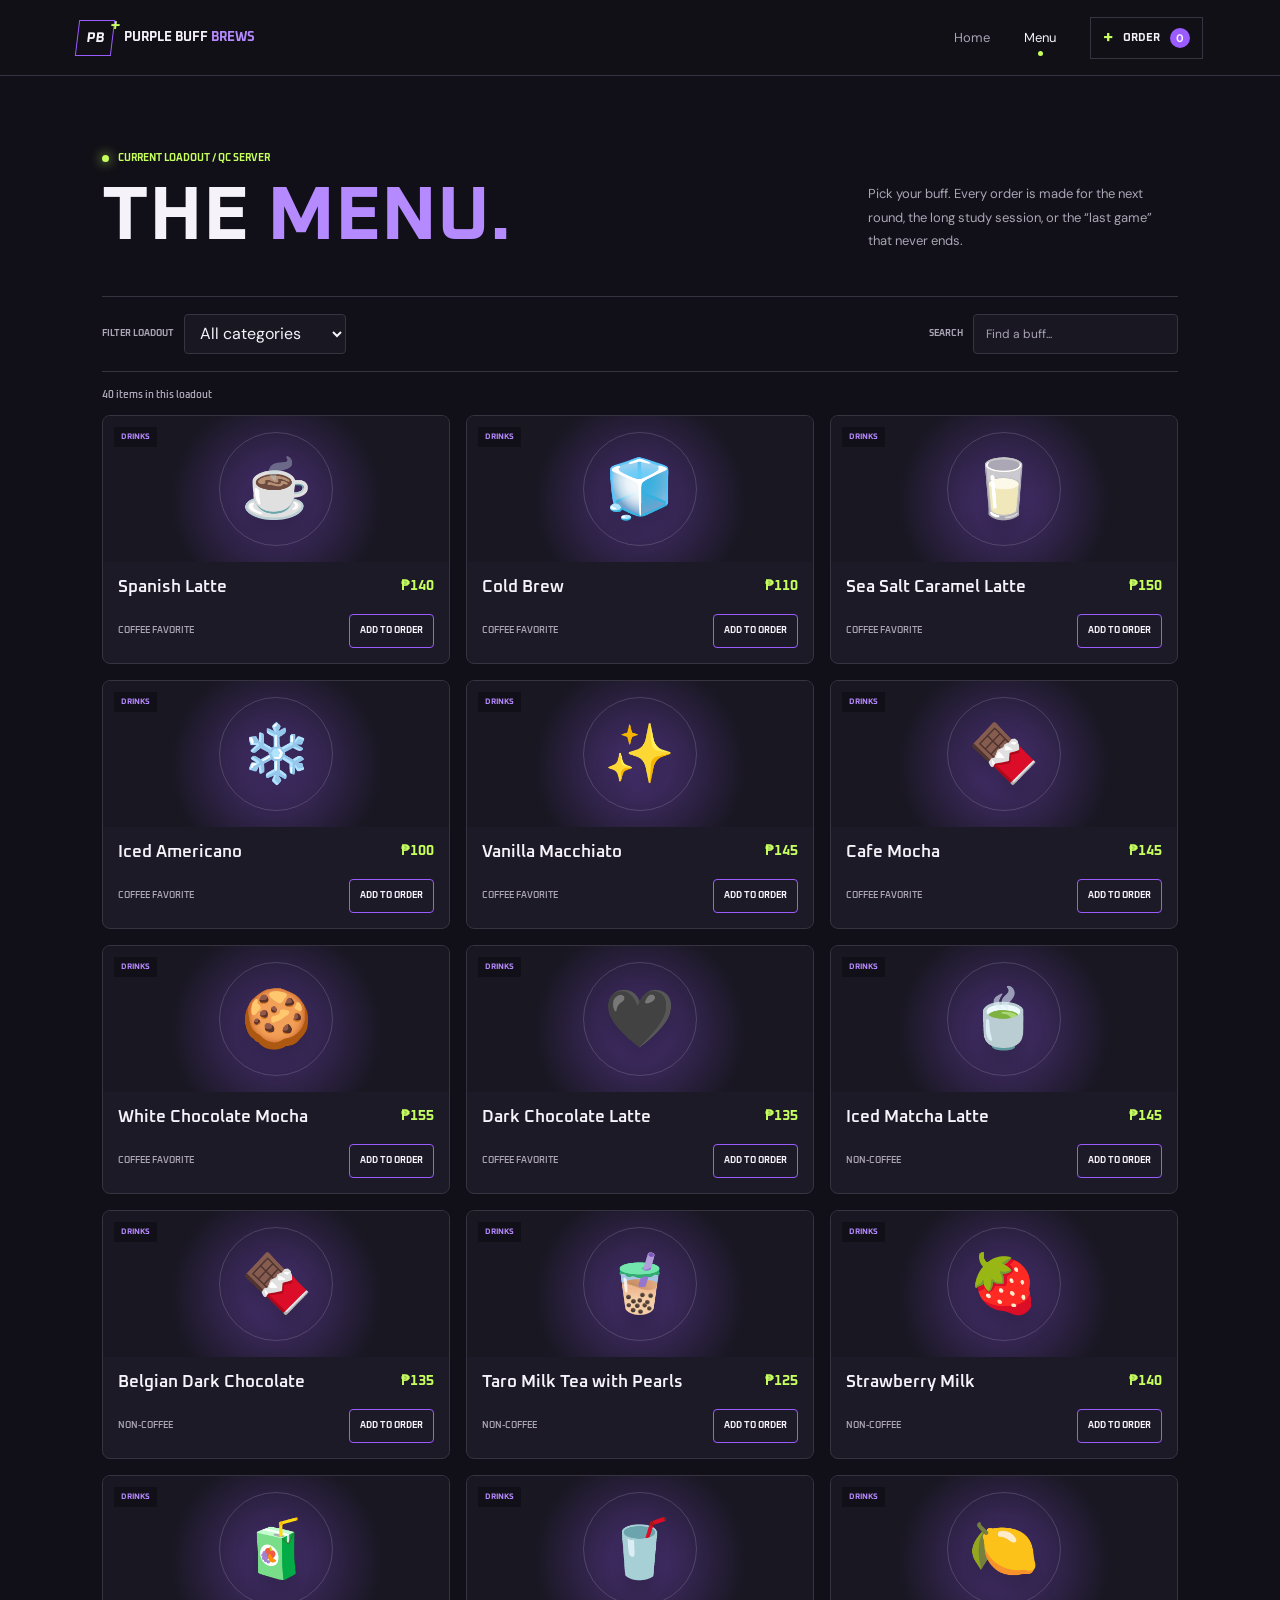
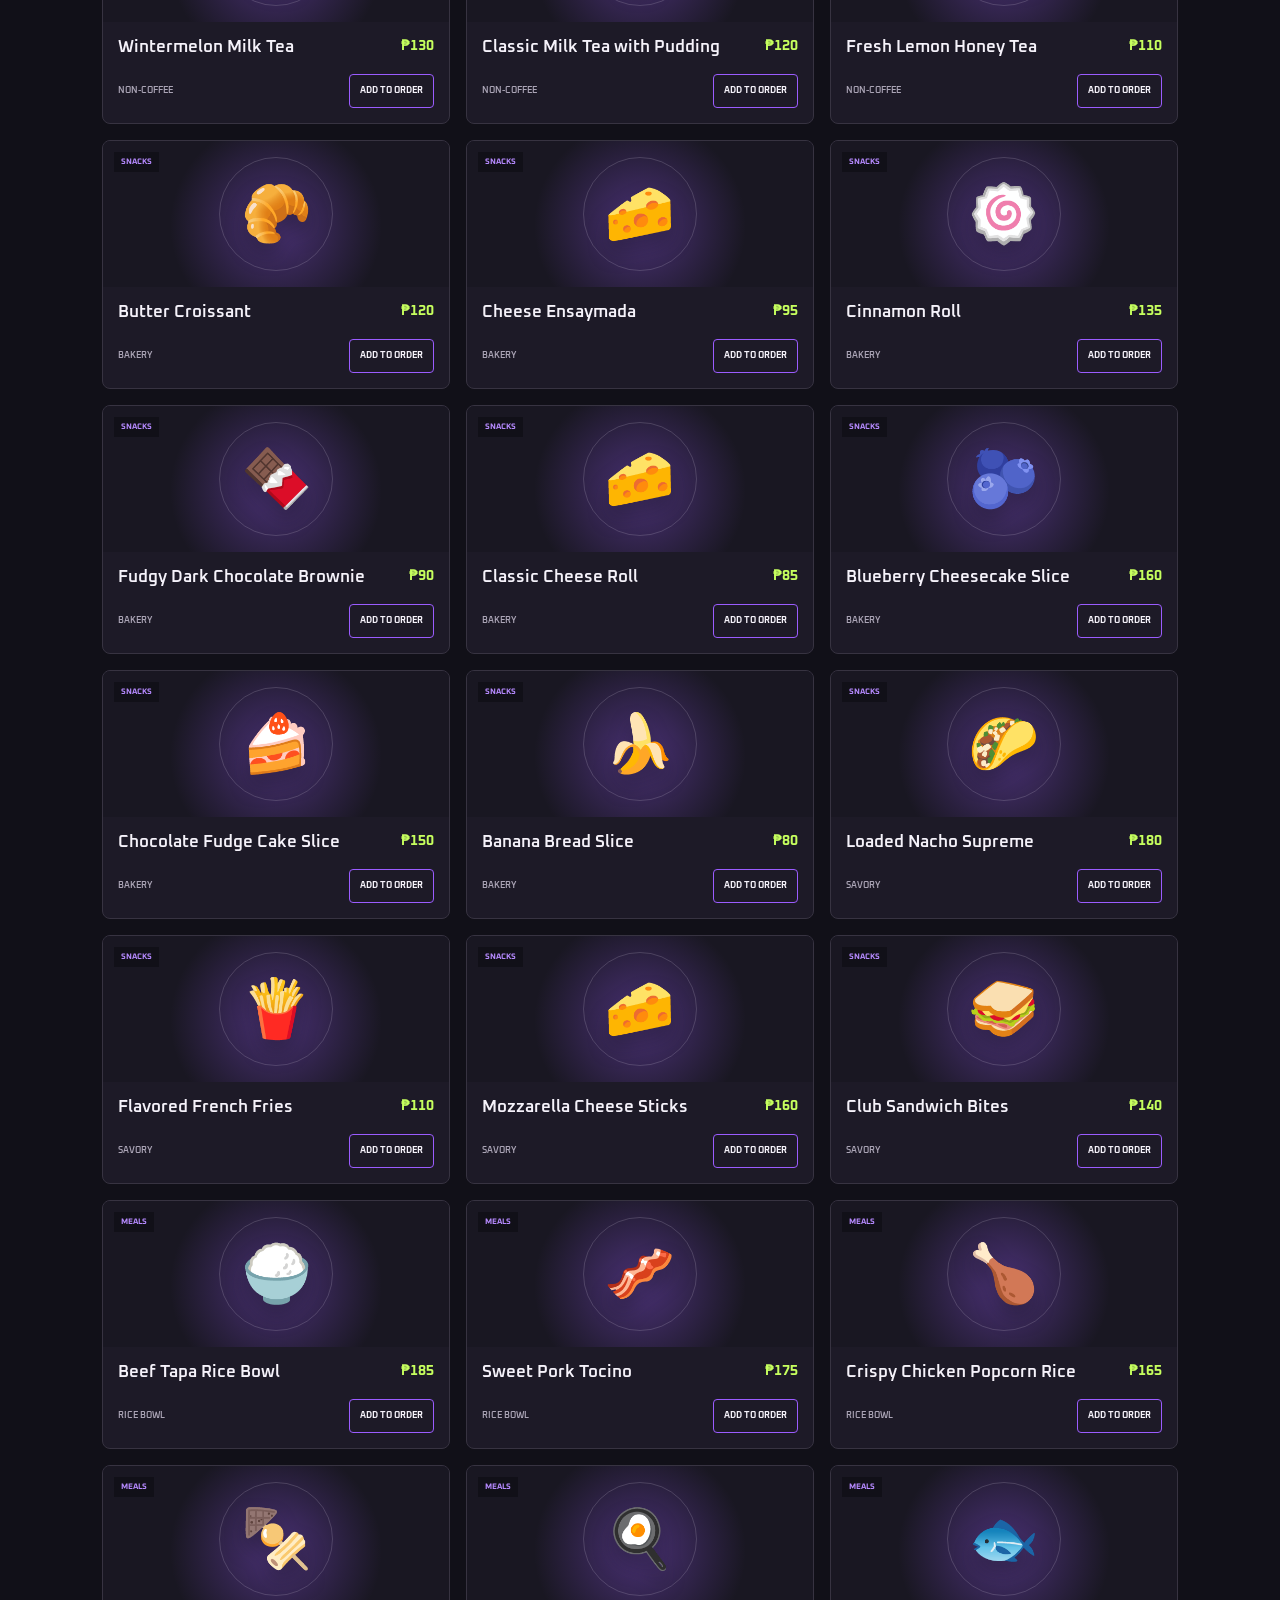
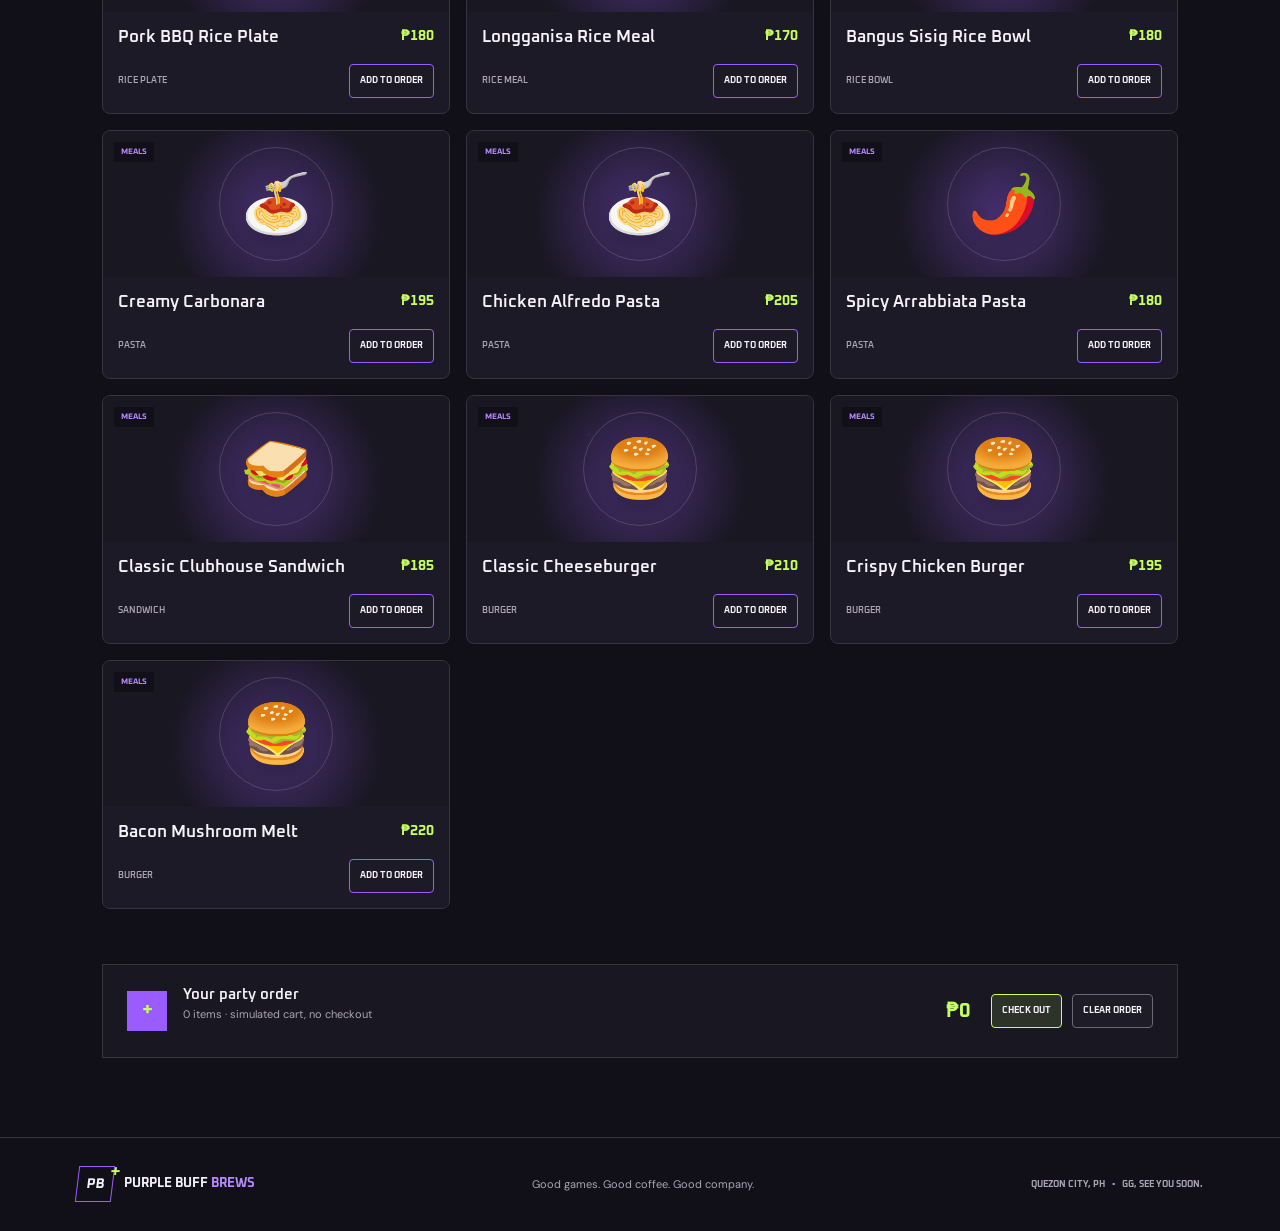
==== menu.html @ 9bf54ff7 "Updated hero text, menu categories, product list, checkout styling, and cart actions." ====
<!DOCTYPE html>
<html lang="en">
<head>
    <meta charset="UTF-8">
    <meta name="viewport" content="width=device-width, initial-scale=1.0">
    <meta name="theme-color" content="#111018">
    <meta name="description" content="Browse the Purple Buff Brews loadout: coffee, milk tea, silog, rice meals, snacks, and pastries in Quezon City.">
    <title>Menu | Purple Buff Brews</title>
    <link rel="preconnect" href="https://fonts.googleapis.com">
    <link rel="preconnect" href="https://fonts.gstatic.com" crossorigin>
    <link href="https://fonts.googleapis.com/css2?family=DM+Sans:wght@400;500;600;700&family=Oxanium:wght@500;600;700;800&display=swap" rel="stylesheet">
    <link rel="stylesheet" href="style.css">
</head>
<body>
    <header class="site-header">
        <a class="brand-lockup" href="index.html" aria-label="Purple Buff Brews home">
            <span class="brand-mark" aria-hidden="true">PB<span>+</span></span>
            <span class="brand-name">PURPLE BUFF <b>BREWS</b></span>
        </a>
        <button class="nav-toggle" id="nav-toggle" type="button" aria-label="Toggle navigation" aria-expanded="false" onclick="toggleMobileMenu()">
            <span></span><span></span><span></span>
        </button>
        <nav class="site-nav" id="main-nav" aria-label="Main navigation">
            <a class="nav-link" href="index.html">Home</a>
            <a class="nav-link nav-link-active" href="menu.html">Menu</a>
            <a class="nav-cart" href="#order-panel" aria-label="View your order"><span aria-hidden="true">+</span> ORDER <b id="order-count">0</b></a>
        </nav>
    </header>

    <main class="menu-main">
        <section class="menu-intro section-shell">
            <div><p class="eyebrow"><span class="status-dot"></span> CURRENT LOADOUT / QC SERVER</p><h1>THE <span>MENU.</span></h1></div>
            <p>Pick your buff. Every order is made for the next round, the long study session, or the “last game” that never ends.</p>
        </section>

        <section class="section-shell" aria-label="Cafe menu">
            <div class="menu-controls">
                <div class="control-group">
                    <label for="category-filter">FILTER LOADOUT</label>
                    <select id="category-filter" onchange="filterMenu()">
                        <option value="all">All categories</option>
                        <option value="drinks">Drinks</option>
                        <option value="meals">Meals</option>
                        <option value="snacks">Snacks</option>
                    </select>
                </div>
                <div class="control-group">
                    <label for="menu-search">SEARCH</label>
                    <input id="menu-search" type="search" placeholder="Find a buff..." oninput="searchMenu()" autocomplete="off">
                </div>
            </div>
            <p class="filter-status" id="filter-status" aria-live="polite">40 items in this loadout</p>

            <div class="menu-grid" id="menu-grid">
                <article class="menu-card" id="spanish-latte" data-name="Spanish Latte" data-price="140" data-category="drinks" data-search="spanish latte rich espresso condensed milk fresh milk drink coffee">
                    <div class="menu-card-art"><span aria-hidden="true">☕</span><span class="card-category">DRINKS</span></div>
                    <div class="menu-card-body"><div class="menu-card-heading"><h2>Spanish Latte</h2><span class="menu-card-price">₱140</span></div><p class="menu-card-description" id="spanish-latte-description">Rich espresso combined with condensed milk and fresh milk for a sweet, creamy balance.</p><div class="menu-card-action"><span>COFFEE FAVORITE</span><button class="add-button" type="button" onclick="addToOrder('spanish-latte')">ADD TO ORDER</button></div></div>
                </article>
                <article class="menu-card" id="cold-brew" data-name="Cold Brew" data-price="110" data-category="drinks" data-search="cold brew slow steeped 12 hours smooth bold low acidity coffee drink">
                    <div class="menu-card-art"><span aria-hidden="true">🧊</span><span class="card-category">DRINKS</span></div>
                    <div class="menu-card-body"><div class="menu-card-heading"><h2>Cold Brew</h2><span class="menu-card-price">₱110</span></div><p class="menu-card-description" id="cold-brew-description">Slow-steeped for 12 hours to deliver a smooth, bold, and low-acidity coffee experience.</p><div class="menu-card-action"><span>COFFEE FAVORITE</span><button class="add-button" type="button" onclick="addToOrder('cold-brew')">ADD TO ORDER</button></div></div>
                </article>
                <article class="menu-card" id="sea-salt-caramel-latte" data-name="Sea Salt Caramel Latte" data-price="150" data-category="drinks" data-search="sea salt caramel latte espresso sweet caramel milk cream foam drink coffee">
                    <div class="menu-card-art"><span aria-hidden="true">🥛</span><span class="card-category">DRINKS</span></div>
                    <div class="menu-card-body"><div class="menu-card-heading"><h2>Sea Salt Caramel Latte</h2><span class="menu-card-price">₱150</span></div><p class="menu-card-description" id="sea-salt-caramel-latte-description">Espresso and sweet caramel milk topped with a thick layer of savory sea salt cream foam.</p><div class="menu-card-action"><span>COFFEE FAVORITE</span><button class="add-button" type="button" onclick="addToOrder('sea-salt-caramel-latte')">ADD TO ORDER</button></div></div>
                </article>
                <article class="menu-card" id="iced-americano" data-name="Iced Americano" data-price="100" data-category="drinks" data-search="iced americano double shot rich espresso cold water and ice coffee drink">
                    <div class="menu-card-art"><span aria-hidden="true">❄️</span><span class="card-category">DRINKS</span></div>
                    <div class="menu-card-body"><div class="menu-card-heading"><h2>Iced Americano</h2><span class="menu-card-price">₱100</span></div><p class="menu-card-description" id="iced-americano-description">Double shot of rich espresso poured over cold water and ice for a crisp, clean pick-me-up.</p><div class="menu-card-action"><span>COFFEE FAVORITE</span><button class="add-button" type="button" onclick="addToOrder('iced-americano')">ADD TO ORDER</button></div></div>
                </article>
                <article class="menu-card" id="vanilla-macchiato" data-name="Vanilla Macchiato" data-price="145" data-category="drinks" data-search="vanilla macchiato steamed milk espresso vanilla bean syrup coffee drink">
                    <div class="menu-card-art"><span aria-hidden="true">✨</span><span class="card-category">DRINKS</span></div>
                    <div class="menu-card-body"><div class="menu-card-heading"><h2>Vanilla Macchiato</h2><span class="menu-card-price">₱145</span></div><p class="menu-card-description" id="vanilla-macchiato-description">Fresh steamed milk marked with espresso and drizzled with sweet vanilla bean syrup.</p><div class="menu-card-action"><span>COFFEE FAVORITE</span><button class="add-button" type="button" onclick="addToOrder('vanilla-macchiato')">ADD TO ORDER</button></div></div>
                </article>
                <article class="menu-card" id="cafe-mocha" data-name="Cafe Mocha" data-price="145" data-category="drinks" data-search="cafe mocha espresso velvety steamed milk chocolate syrup drink coffee">
                    <div class="menu-card-art"><span aria-hidden="true">🍫</span><span class="card-category">DRINKS</span></div>
                    <div class="menu-card-body"><div class="menu-card-heading"><h2>Cafe Mocha</h2><span class="menu-card-price">₱145</span></div><p class="menu-card-description" id="cafe-mocha-description">A harmonious blend of espresso, velvety steamed milk, and rich chocolate syrup.</p><div class="menu-card-action"><span>COFFEE FAVORITE</span><button class="add-button" type="button" onclick="addToOrder('cafe-mocha')">ADD TO ORDER</button></div></div>
                </article>
                <article class="menu-card" id="white-chocolate-mocha" data-name="White Chocolate Mocha" data-price="155" data-category="drinks" data-search="white chocolate mocha espresso and milk whipped cream sweet drink coffee">
                    <div class="menu-card-art"><span aria-hidden="true">🍪</span><span class="card-category">DRINKS</span></div>
                    <div class="menu-card-body"><div class="menu-card-heading"><h2>White Chocolate Mocha</h2><span class="menu-card-price">₱155</span></div><p class="menu-card-description" id="white-chocolate-mocha-description">Sweet white chocolate melted into espresso and fresh milk, topped with whipped cream.</p><div class="menu-card-action"><span>COFFEE FAVORITE</span><button class="add-button" type="button" onclick="addToOrder('white-chocolate-mocha')">ADD TO ORDER</button></div></div>
                </article>
                <article class="menu-card" id="dark-chocolate-latte" data-name="Dark Chocolate Latte" data-price="135" data-category="drinks" data-search="dark chocolate latte bitter sweet espresso textured milk drink coffee">
                    <div class="menu-card-art"><span aria-hidden="true">🖤</span><span class="card-category">DRINKS</span></div>
                    <div class="menu-card-body"><div class="menu-card-heading"><h2>Dark Chocolate Latte</h2><span class="menu-card-price">₱135</span></div><p class="menu-card-description" id="dark-chocolate-latte-description">Deep, bittersweet dark chocolate infused with bold espresso and textured milk.</p><div class="menu-card-action"><span>COFFEE FAVORITE</span><button class="add-button" type="button" onclick="addToOrder('dark-chocolate-latte')">ADD TO ORDER</button></div></div>
                </article>
                <article class="menu-card" id="iced-matcha-latte" data-name="Iced Matcha Latte" data-price="145" data-category="drinks" data-search="iced matcha latte premium ceremonial green tea velvety sweet milk specialty drink">
                    <div class="menu-card-art"><span aria-hidden="true">🍵</span><span class="card-category">DRINKS</span></div>
                    <div class="menu-card-body"><div class="menu-card-heading"><h2>Iced Matcha Latte</h2><span class="menu-card-price">₱145</span></div><p class="menu-card-description" id="iced-matcha-latte-description">Premium ceremonial-grade Japanese green tea whisked with velvety sweet milk.</p><div class="menu-card-action"><span>NON-COFFEE</span><button class="add-button" type="button" onclick="addToOrder('iced-matcha-latte')">ADD TO ORDER</button></div></div>
                </article>
                <article class="menu-card" id="belgian-dark-chocolate" data-name="Belgian Dark Chocolate" data-price="135" data-category="drinks" data-search="belgian dark chocolate melted belgian blend hot cold milk drink specialty">
                    <div class="menu-card-art"><span aria-hidden="true">🍫</span><span class="card-category">DRINKS</span></div>
                    <div class="menu-card-body"><div class="menu-card-heading"><h2>Belgian Dark Chocolate</h2><span class="menu-card-price">₱135</span></div><p class="menu-card-description" id="belgian-dark-chocolate-description">Rich, melted Belgian chocolate blended into hot or cold milk for a classic comforting drink.</p><div class="menu-card-action"><span>NON-COFFEE</span><button class="add-button" type="button" onclick="addToOrder('belgian-dark-chocolate')">ADD TO ORDER</button></div></div>
                </article>
                <article class="menu-card" id="taro-milk-tea-with-pearls" data-name="Taro Milk Tea with Pearls" data-price="125" data-category="drinks" data-search="taro milk tea with pearls smooth sweet taro milk tea chewy brown sugar tapioca pearls drink">
                    <div class="menu-card-art"><span aria-hidden="true">🧋</span><span class="card-category">DRINKS</span></div>
                    <div class="menu-card-body"><div class="menu-card-heading"><h2>Taro Milk Tea with Pearls</h2><span class="menu-card-price">₱125</span></div><p class="menu-card-description" id="taro-milk-tea-with-pearls-description">Smooth, sweet taro milk tea served with chewy brown sugar tapioca pearls.</p><div class="menu-card-action"><span>NON-COFFEE</span><button class="add-button" type="button" onclick="addToOrder('taro-milk-tea-with-pearls')">ADD TO ORDER</button></div></div>
                </article>
                <article class="menu-card" id="strawberry-milk" data-name="Strawberry Milk" data-price="140" data-category="drinks" data-search="strawberry milk real crushed strawberry puree cold milk cream drink refreshing">
                    <div class="menu-card-art"><span aria-hidden="true">🍓</span><span class="card-category">DRINKS</span></div>
                    <div class="menu-card-body"><div class="menu-card-heading"><h2>Strawberry Milk</h2><span class="menu-card-price">₱140</span></div><p class="menu-card-description" id="strawberry-milk-description">Real crushed strawberry puree blended with fresh cold milk and a touch of cream.</p><div class="menu-card-action"><span>NON-COFFEE</span><button class="add-button" type="button" onclick="addToOrder('strawberry-milk')">ADD TO ORDER</button></div></div>
                </article>
                <article class="menu-card" id="wintermelon-milk-tea" data-name="Wintermelon Milk Tea" data-price="130" data-category="drinks" data-search="wintermelon milk tea classic sweet tea fresh milk black pearls drink">
                    <div class="menu-card-art"><span aria-hidden="true">🧃</span><span class="card-category">DRINKS</span></div>
                    <div class="menu-card-body"><div class="menu-card-heading"><h2>Wintermelon Milk Tea</h2><span class="menu-card-price">₱130</span></div><p class="menu-card-description" id="wintermelon-milk-tea-description">Classic sweet wintermelon tea paired with fresh milk and black pearls.</p><div class="menu-card-action"><span>NON-COFFEE</span><button class="add-button" type="button" onclick="addToOrder('wintermelon-milk-tea')">ADD TO ORDER</button></div></div>
                </article>
                <article class="menu-card" id="classic-milk-tea-with-pudding" data-name="Classic Milk Tea with Pudding" data-price="120" data-category="drinks" data-search="classic milk tea with pudding traditional black milk tea egg pudding tea drink">
                    <div class="menu-card-art"><span aria-hidden="true">🥤</span><span class="card-category">DRINKS</span></div>
                    <div class="menu-card-body"><div class="menu-card-heading"><h2>Classic Milk Tea with Pudding</h2><span class="menu-card-price">₱120</span></div><p class="menu-card-description" id="classic-milk-tea-with-pudding-description">Traditional black milk tea served with smooth, custard-like egg pudding.</p><div class="menu-card-action"><span>NON-COFFEE</span><button class="add-button" type="button" onclick="addToOrder('classic-milk-tea-with-pudding')">ADD TO ORDER</button></div></div>
                </article>
                <article class="menu-card" id="fresh-lemon-honey-tea" data-name="Fresh Lemon Honey Tea" data-price="110" data-category="drinks" data-search="fresh lemon honey tea brewed black tea honey fresh lemon slices drink refreshing">
                    <div class="menu-card-art"><span aria-hidden="true">🍋</span><span class="card-category">DRINKS</span></div>
                    <div class="menu-card-body"><div class="menu-card-heading"><h2>Fresh Lemon Honey Tea</h2><span class="menu-card-price">₱110</span></div><p class="menu-card-description" id="fresh-lemon-honey-tea-description">Bright, refreshing brewed black tea infused with real honey and fresh lemon slices.</p><div class="menu-card-action"><span>NON-COFFEE</span><button class="add-button" type="button" onclick="addToOrder('fresh-lemon-honey-tea')">ADD TO ORDER</button></div></div>
                </article>
                <article class="menu-card" id="butter-croissant" data-name="Butter Croissant" data-price="120" data-category="snacks" data-search="butter croissant flaky golden brown pastry bakery snack fresh daily">
                    <div class="menu-card-art"><span aria-hidden="true">🥐</span><span class="card-category">SNACKS</span></div>
                    <div class="menu-card-body"><div class="menu-card-heading"><h2>Butter Croissant</h2><span class="menu-card-price">₱120</span></div><p class="menu-card-description" id="butter-croissant-description">Flaky, golden-brown butter pastry baked fresh daily with a light, airy crumble.</p><div class="menu-card-action"><span>BAKERY</span><button class="add-button" type="button" onclick="addToOrder('butter-croissant')">ADD TO ORDER</button></div></div>
                </article>
                <article class="menu-card" id="cheese-ensaymada" data-name="Cheese Ensaymada" data-price="95" data-category="snacks" data-search="cheese ensaymada soft brioche butter sugar grated cheese bakery snack">
                    <div class="menu-card-art"><span aria-hidden="true">🧀</span><span class="card-category">SNACKS</span></div>
                    <div class="menu-card-body"><div class="menu-card-heading"><h2>Cheese Ensaymada</h2><span class="menu-card-price">₱95</span></div><p class="menu-card-description" id="cheese-ensaymada-description">Soft brioche bun brushed with butter, sugar, and topped with a generous mountain of grated cheese.</p><div class="menu-card-action"><span>BAKERY</span><button class="add-button" type="button" onclick="addToOrder('cheese-ensaymada')">ADD TO ORDER</button></div></div>
                </article>
                <article class="menu-card" id="cinnamon-roll" data-name="Cinnamon Roll" data-price="135" data-category="snacks" data-search="cinnamon roll warm fluffy pastry swirl cinnamon cream cheese frosting bakery snack">
                    <div class="menu-card-art"><span aria-hidden="true">🍥</span><span class="card-category">SNACKS</span></div>
                    <div class="menu-card-body"><div class="menu-card-heading"><h2>Cinnamon Roll</h2><span class="menu-card-price">₱135</span></div><p class="menu-card-description" id="cinnamon-roll-description">Warm, fluffy pastry swirl packed with cinnamon and topped with rich cream cheese frosting.</p><div class="menu-card-action"><span>BAKERY</span><button class="add-button" type="button" onclick="addToOrder('cinnamon-roll')">ADD TO ORDER</button></div></div>
                </article>
                <article class="menu-card" id="fudgy-dark-chocolate-brownie" data-name="Fudgy Dark Chocolate Brownie" data-price="90" data-category="snacks" data-search="fudgy dark chocolate brownie chewy rich cocoa chocolate chunks dessert bakery snack">
                    <div class="menu-card-art"><span aria-hidden="true">🍫</span><span class="card-category">SNACKS</span></div>
                    <div class="menu-card-body"><div class="menu-card-heading"><h2>Fudgy Dark Chocolate Brownie</h2><span class="menu-card-price">₱90</span></div><p class="menu-card-description" id="fudgy-dark-chocolate-brownie-description">Chewy, rich cocoa brownie loaded with chocolate chunks and a crinkly top.</p><div class="menu-card-action"><span>BAKERY</span><button class="add-button" type="button" onclick="addToOrder('fudgy-dark-chocolate-brownie')">ADD TO ORDER</button></div></div>
                </article>
                <article class="menu-card" id="classic-cheese-roll" data-name="Classic Cheese Roll" data-price="85" data-category="snacks" data-search="classic cheese roll milk bread cheddar cheese center bakery snack">
                    <div class="menu-card-art"><span aria-hidden="true">🧀</span><span class="card-category">SNACKS</span></div>
                    <div class="menu-card-body"><div class="menu-card-heading"><h2>Classic Cheese Roll</h2><span class="menu-card-price">₱85</span></div><p class="menu-card-description" id="classic-cheese-roll-description">Soft milk bread filled with a melt-in-your-mouth cheddar cheese center.</p><div class="menu-card-action"><span>BAKERY</span><button class="add-button" type="button" onclick="addToOrder('classic-cheese-roll')">ADD TO ORDER</button></div></div>
                </article>
                <article class="menu-card" id="blueberry-cheesecake-slice" data-name="Blueberry Cheesecake Slice" data-price="160" data-category="snacks" data-search="blueberry cheesecake slice new york style creamy cheesecake blueberry compote dessert bakery snack">
                    <div class="menu-card-art"><span aria-hidden="true">🫐</span><span class="card-category">SNACKS</span></div>
                    <div class="menu-card-body"><div class="menu-card-heading"><h2>Blueberry Cheesecake Slice</h2><span class="menu-card-price">₱160</span></div><p class="menu-card-description" id="blueberry-cheesecake-slice-description">Dense, creamy New York-style cheesecake topped with sweet blueberry compote.</p><div class="menu-card-action"><span>BAKERY</span><button class="add-button" type="button" onclick="addToOrder('blueberry-cheesecake-slice')">ADD TO ORDER</button></div></div>
                </article>
                <article class="menu-card" id="chocolate-fudge-cake-slice" data-name="Chocolate Fudge Cake Slice" data-price="150" data-category="snacks" data-search="chocolate fudge cake slice multi layer chocolate sponge glossy fudge frosting dessert bakery snack">
                    <div class="menu-card-art"><span aria-hidden="true">🍰</span><span class="card-category">SNACKS</span></div>
                    <div class="menu-card-body"><div class="menu-card-heading"><h2>Chocolate Fudge Cake Slice</h2><span class="menu-card-price">₱150</span></div><p class="menu-card-description" id="chocolate-fudge-cake-slice-description">Moist multi-layer chocolate sponge cake coated in rich, glossy fudge frosting.</p><div class="menu-card-action"><span>BAKERY</span><button class="add-button" type="button" onclick="addToOrder('chocolate-fudge-cake-slice')">ADD TO ORDER</button></div></div>
                </article>
                <article class="menu-card" id="banana-bread-slice" data-name="Banana Bread Slice" data-price="80" data-category="snacks" data-search="banana bread slice moist homemade loaf ripe bananas cinnamon dessert bakery snack">
                    <div class="menu-card-art"><span aria-hidden="true">🍌</span><span class="card-category">SNACKS</span></div>
                    <div class="menu-card-body"><div class="menu-card-heading"><h2>Banana Bread Slice</h2><span class="menu-card-price">₱80</span></div><p class="menu-card-description" id="banana-bread-slice-description">Homemade moist banana loaf slice baked with sweet ripe bananas and a hint of cinnamon.</p><div class="menu-card-action"><span>BAKERY</span><button class="add-button" type="button" onclick="addToOrder('banana-bread-slice')">ADD TO ORDER</button></div></div>
                </article>
                <article class="menu-card" id="loaded-nacho-supreme" data-name="Loaded Nacho Supreme" data-price="180" data-category="snacks" data-search="loaded nacho supreme tortilla chips cheese sauce salsa seasoned ground beef savory snack">
                    <div class="menu-card-art"><span aria-hidden="true">🌮</span><span class="card-category">SNACKS</span></div>
                    <div class="menu-card-body"><div class="menu-card-heading"><h2>Loaded Nacho Supreme</h2><span class="menu-card-price">₱180</span></div><p class="menu-card-description" id="loaded-nacho-supreme-description">Crispy tortilla chips topped with warm cheese sauce, fresh salsa, and seasoned ground beef.</p><div class="menu-card-action"><span>SAVORY</span><button class="add-button" type="button" onclick="addToOrder('loaded-nacho-supreme')">ADD TO ORDER</button></div></div>
                </article>
                <article class="menu-card" id="flavored-french-fries" data-name="Flavored French Fries" data-price="110" data-category="snacks" data-search="flavored french fries crispy thick cut fries cheese sour cream bbq powder savory snack">
                    <div class="menu-card-art"><span aria-hidden="true">🍟</span><span class="card-category">SNACKS</span></div>
                    <div class="menu-card-body"><div class="menu-card-heading"><h2>Flavored French Fries</h2><span class="menu-card-price">₱110</span></div><p class="menu-card-description" id="flavored-french-fries-description">Crispy thick-cut fries tossed in your choice of Cheese, Sour Cream, or BBQ powder.</p><div class="menu-card-action"><span>SAVORY</span><button class="add-button" type="button" onclick="addToOrder('flavored-french-fries')">ADD TO ORDER</button></div></div>
                </article>
                <article class="menu-card" id="mozzarella-cheese-sticks" data-name="Mozzarella Cheese Sticks" data-price="160" data-category="snacks" data-search="mozzarella cheese sticks golden breaded mozzarella gooey marinara sauce savory snack">
                    <div class="menu-card-art"><span aria-hidden="true">🧀</span><span class="card-category">SNACKS</span></div>
                    <div class="menu-card-body"><div class="menu-card-heading"><h2>Mozzarella Cheese Sticks</h2><span class="menu-card-price">₱160</span></div><p class="menu-card-description" id="mozzarella-cheese-sticks-description">Golden-breaded mozzarella sticks fried until gooey, served with a side of marinara sauce.</p><div class="menu-card-action"><span>SAVORY</span><button class="add-button" type="button" onclick="addToOrder('mozzarella-cheese-sticks')">ADD TO ORDER</button></div></div>
                </article>
                <article class="menu-card" id="club-sandwich-bites" data-name="Club Sandwich Bites" data-price="140" data-category="snacks" data-search="club sandwich bites bite sized quartered toasted sandwiches ham cheese egg veggies snack">
                    <div class="menu-card-art"><span aria-hidden="true">🥪</span><span class="card-category">SNACKS</span></div>
                    <div class="menu-card-body"><div class="menu-card-heading"><h2>Club Sandwich Bites</h2><span class="menu-card-price">₱140</span></div><p class="menu-card-description" id="club-sandwich-bites-description">Bite-sized quartered toasted sandwiches stacked with ham, cheese, egg, and fresh veggies.</p><div class="menu-card-action"><span>SAVORY</span><button class="add-button" type="button" onclick="addToOrder('club-sandwich-bites')">ADD TO ORDER</button></div></div>
                </article>
                <article class="menu-card" id="beef-tapa-rice-bowl" data-name="Beef Tapa Rice Bowl" data-price="185" data-category="meals" data-search="beef tapa rice bowl marinated beef sirloin garlic fried rice sunny side egg vinegar meal">
                    <div class="menu-card-art"><span aria-hidden="true">🍚</span><span class="card-category">MEALS</span></div>
                    <div class="menu-card-body"><div class="menu-card-heading"><h2>Beef Tapa Rice Bowl</h2><span class="menu-card-price">₱185</span></div><p class="menu-card-description" id="beef-tapa-rice-bowl-description">Tender marinated beef sirloin served with garlic fried rice, a sunny-side-up egg, and vinegar.</p><div class="menu-card-action"><span>RICE BOWL</span><button class="add-button" type="button" onclick="addToOrder('beef-tapa-rice-bowl')">ADD TO ORDER</button></div></div>
                </article>
                <article class="menu-card" id="sweet-pork-tocino" data-name="Sweet Pork Tocino" data-price="175" data-category="meals" data-search="sweet pork tocino cured pork slices caramelized garlic rice egg meal">
                    <div class="menu-card-art"><span aria-hidden="true">🥓</span><span class="card-category">MEALS</span></div>
                    <div class="menu-card-body"><div class="menu-card-heading"><h2>Sweet Pork Tocino</h2><span class="menu-card-price">₱175</span></div><p class="menu-card-description" id="sweet-pork-tocino-description">Sweet and savory cured pork slices caramelized to perfection, served with garlic rice and egg.</p><div class="menu-card-action"><span>RICE BOWL</span><button class="add-button" type="button" onclick="addToOrder('sweet-pork-tocino')">ADD TO ORDER</button></div></div>
                </article>
                <article class="menu-card" id="crispy-chicken-popcorn-rice" data-name="Crispy Chicken Popcorn Rice" data-price="165" data-category="meals" data-search="crispy chicken popcorn rice bite sized golden chicken bites sweet soy glaze rice meal">
                    <div class="menu-card-art"><span aria-hidden="true">🍗</span><span class="card-category">MEALS</span></div>
                    <div class="menu-card-body"><div class="menu-card-heading"><h2>Crispy Chicken Popcorn Rice</h2><span class="menu-card-price">₱165</span></div><p class="menu-card-description" id="crispy-chicken-popcorn-rice-description">Bite-sized golden chicken bites tossed in a sweet soy glaze over steaming white rice.</p><div class="menu-card-action"><span>RICE BOWL</span><button class="add-button" type="button" onclick="addToOrder('crispy-chicken-popcorn-rice')">ADD TO ORDER</button></div></div>
                </article>
                <article class="menu-card" id="pork-bbq-rice-plate" data-name="Pork BBQ Rice Plate" data-price="180" data-category="meals" data-search="pork bbq rice plate skewers grilled filipino barbecue savory glaze garlic rice meal">
                    <div class="menu-card-art"><span aria-hidden="true">🍢</span><span class="card-category">MEALS</span></div>
                    <div class="menu-card-body"><div class="menu-card-heading"><h2>Pork BBQ Rice Plate</h2><span class="menu-card-price">₱180</span></div><p class="menu-card-description" id="pork-bbq-rice-plate-description">Two skewers of juicy, charcoal-grilled Filipino pork barbecue with a savory glaze and garlic rice.</p><div class="menu-card-action"><span>RICE PLATE</span><button class="add-button" type="button" onclick="addToOrder('pork-bbq-rice-plate')">ADD TO ORDER</button></div></div>
                </article>
                <article class="menu-card" id="longganisa-rice-meal" data-name="Longganisa Rice Meal" data-price="170" data-category="meals" data-search="longganisa rice meal sweet garlic pork sausages garlic rice fried egg meal">
                    <div class="menu-card-art"><span aria-hidden="true">🍳</span><span class="card-category">MEALS</span></div>
                    <div class="menu-card-body"><div class="menu-card-heading"><h2>Longganisa Rice Meal</h2><span class="menu-card-price">₱170</span></div><p class="menu-card-description" id="longganisa-rice-meal-description">Sweet garlic pork sausages served with garlic fried rice and a runny fried egg.</p><div class="menu-card-action"><span>RICE MEAL</span><button class="add-button" type="button" onclick="addToOrder('longganisa-rice-meal')">ADD TO ORDER</button></div></div>
                </article>
                <article class="menu-card" id="bangus-sisig-rice-bowl" data-name="Bangus Sisig Rice Bowl" data-price="180" data-category="meals" data-search="bangus sisig rice bowl flaked smoked milkfish onions chilies calamansi garlic rice meal">
                    <div class="menu-card-art"><span aria-hidden="true">🐟</span><span class="card-category">MEALS</span></div>
                    <div class="menu-card-body"><div class="menu-card-heading"><h2>Bangus Sisig Rice Bowl</h2><span class="menu-card-price">₱180</span></div><p class="menu-card-description" id="bangus-sisig-rice-bowl-description">Flaked smoked milkfish sautéed with onions, chilies, and calamansi over warm garlic rice.</p><div class="menu-card-action"><span>RICE BOWL</span><button class="add-button" type="button" onclick="addToOrder('bangus-sisig-rice-bowl')">ADD TO ORDER</button></div></div>
                </article>
                <article class="menu-card" id="creamy-carbonara" data-name="Creamy Carbonara" data-price="195" data-category="meals" data-search="creamy carbonara fettuccine pasta crispy bacon mushrooms parmesan cheese meal pasta">
                    <div class="menu-card-art"><span aria-hidden="true">🍝</span><span class="card-category">MEALS</span></div>
                    <div class="menu-card-body"><div class="menu-card-heading"><h2>Creamy Carbonara</h2><span class="menu-card-price">₱195</span></div><p class="menu-card-description" id="creamy-carbonara-description">Rich fettuccine pasta tossed with crispy bacon bits, sliced mushrooms, and parmesan cheese.</p><div class="menu-card-action"><span>PASTA</span><button class="add-button" type="button" onclick="addToOrder('creamy-carbonara')">ADD TO ORDER</button></div></div>
                </article>
                <article class="menu-card" id="chicken-alfredo-pasta" data-name="Chicken Alfredo Pasta" data-price="205" data-category="meals" data-search="chicken alfredo pasta tender grilled chicken creamy garlic parmesan pasta meal">
                    <div class="menu-card-art"><span aria-hidden="true">🍝</span><span class="card-category">MEALS</span></div>
                    <div class="menu-card-body"><div class="menu-card-heading"><h2>Chicken Alfredo Pasta</h2><span class="menu-card-price">₱205</span></div><p class="menu-card-description" id="chicken-alfredo-pasta-description">Tender grilled chicken breast served over creamy garlic-parmesan pasta with garlic bread.</p><div class="menu-card-action"><span>PASTA</span><button class="add-button" type="button" onclick="addToOrder('chicken-alfredo-pasta')">ADD TO ORDER</button></div></div>
                </article>
                <article class="menu-card" id="spicy-arrabbiata-pasta" data-name="Spicy Arrabbiata Pasta" data-price="180" data-category="meals" data-search="spicy arrabbiata pasta tangy tomato based garlic chili flakes basil meal pasta">
                    <div class="menu-card-art"><span aria-hidden="true">🌶️</span><span class="card-category">MEALS</span></div>
                    <div class="menu-card-body"><div class="menu-card-heading"><h2>Spicy Arrabbiata Pasta</h2><span class="menu-card-price">₱180</span></div><p class="menu-card-description" id="spicy-arrabbiata-pasta-description">Tangy tomato-based pasta tossed with garlic, chili flakes, and fresh basil leaves.</p><div class="menu-card-action"><span>PASTA</span><button class="add-button" type="button" onclick="addToOrder('spicy-arrabbiata-pasta')">ADD TO ORDER</button></div></div>
                </article>
                <article class="menu-card" id="classic-clubhouse-sandwich" data-name="Classic Clubhouse Sandwich" data-price="185" data-category="meals" data-search="classic clubhouse sandwich triple decker toasted sandwich chicken salad ham cheese lettuce tomato egg meal">
                    <div class="menu-card-art"><span aria-hidden="true">🥪</span><span class="card-category">MEALS</span></div>
                    <div class="menu-card-body"><div class="menu-card-heading"><h2>Classic Clubhouse Sandwich</h2><span class="menu-card-price">₱185</span></div><p class="menu-card-description" id="classic-clubhouse-sandwich-description">Triple-decker toasted sandwich filled with chicken salad, ham, cheese, lettuce, tomato, and egg.</p><div class="menu-card-action"><span>SANDWICH</span><button class="add-button" type="button" onclick="addToOrder('classic-clubhouse-sandwich')">ADD TO ORDER</button></div></div>
                </article>
                <article class="menu-card" id="classic-cheeseburger" data-name="Classic Cheeseburger" data-price="210" data-category="meals" data-search="classic cheeseburger juicy beef patty melted cheddar cheese house sauce pickles brioche bun meal burger">
                    <div class="menu-card-art"><span aria-hidden="true">🍔</span><span class="card-category">MEALS</span></div>
                    <div class="menu-card-body"><div class="menu-card-heading"><h2>Classic Cheeseburger</h2><span class="menu-card-price">₱210</span></div><p class="menu-card-description" id="classic-cheeseburger-description">Juicy beef patty smashed with melted cheddar cheese, house sauce, and pickles on a brioche bun.</p><div class="menu-card-action"><span>BURGER</span><button class="add-button" type="button" onclick="addToOrder('classic-cheeseburger')">ADD TO ORDER</button></div></div>
                </article>
                <article class="menu-card" id="crispy-chicken-burger" data-name="Crispy Chicken Burger" data-price="195" data-category="meals" data-search="crispy chicken burger golden fried chicken fillet coleslaw garlic mayo toasted bun meal burger">
                    <div class="menu-card-art"><span aria-hidden="true">🍔</span><span class="card-category">MEALS</span></div>
                    <div class="menu-card-body"><div class="menu-card-heading"><h2>Crispy Chicken Burger</h2><span class="menu-card-price">₱195</span></div><p class="menu-card-description" id="crispy-chicken-burger-description">Golden fried chicken fillet topped with coleslaw and garlic mayo inside a toasted bun.</p><div class="menu-card-action"><span>BURGER</span><button class="add-button" type="button" onclick="addToOrder('crispy-chicken-burger')">ADD TO ORDER</button></div></div>
                </article>
                <article class="menu-card" id="bacon-mushroom-melt" data-name="Bacon Mushroom Melt" data-price="220" data-category="meals" data-search="bacon mushroom melt beef patty mushrooms crispy bacon swiss cheese meal burger">
                    <div class="menu-card-art"><span aria-hidden="true">🍔</span><span class="card-category">MEALS</span></div>
                    <div class="menu-card-body"><div class="menu-card-heading"><h2>Bacon Mushroom Melt</h2><span class="menu-card-price">₱220</span></div><p class="menu-card-description" id="bacon-mushroom-melt-description">Beef patty loaded with sautéed mushrooms, crispy bacon strips, and melted swiss cheese.</p><div class="menu-card-action"><span>BURGER</span><button class="add-button" type="button" onclick="addToOrder('bacon-mushroom-melt')">ADD TO ORDER</button></div></div>
                </article>
            </div>

            <section class="order-panel" id="order-panel" aria-label="Simulated order summary">
                <div class="order-copy"><span class="order-icon" aria-hidden="true">+</span><div><h2>Your party order</h2><p><span id="order-item-count">0 items</span> <span aria-hidden="true">·</span> simulated cart, no checkout</p><p class="order-feedback" id="order-feedback" aria-live="polite"></p></div></div>
                <div class="order-totals">
                    <strong class="order-total" id="order-total">₱0</strong>
                    <div class="order-actions">
                        <button class="checkout-button" type="button" onclick="checkoutOrder()">CHECK OUT</button>
                        <button class="clear-button" type="button" onclick="clearOrder()">CLEAR ORDER</button>
                    </div>
                </div>
            </section>
        </section>
    </main>

    <footer class="site-footer">
        <a class="brand-lockup" href="index.html" aria-label="Purple Buff Brews home"><span class="brand-mark" aria-hidden="true">PB<span>+</span></span><span class="brand-name">PURPLE BUFF <b>BREWS</b></span></a>
        <p>Good games. Good coffee. Good company.</p>
        <span class="footer-note">QUEZON CITY, PH <b>•</b> GG, SEE YOU SOON.</span>
    </footer>
    <script src="script.js"></script>
</body>
</html>
---- style.css ----
:root {
    --color-purple: #9b5cff;
    --color-purple-bright: #b68aff;
    --color-bg: #111018;
    --color-bg-raised: #191722;
    --color-card: #1d1a27;
    --color-accent: #c6ff5e;
    --color-accent-warm: #ff9b70;
    --color-text: #f5f2fa;
    --color-muted: #aaa4b5;
    --color-line: #373341;
    --color-grid: color-mix(in srgb, var(--color-text) 3%, transparent);
    --font-display: 'Oxanium', sans-serif;
    --font-body: 'DM Sans', sans-serif;
    --radius-small: 4px;
    --radius-card: 8px;
    --shadow-glow: 0 0 32px color-mix(in srgb, var(--color-purple) 24%, transparent);
    --content-width: 1180px;
}

* { box-sizing: border-box; }
html { scroll-behavior: smooth; scroll-padding-top: 86px; }
body { margin: 0; background: var(--color-bg); color: var(--color-text); font-family: var(--font-body); animation: page-enter 600ms ease both; }
a { color: inherit; text-decoration: none; }
button, input, select { font: inherit; }
button, a, input, select { -webkit-tap-highlight-color: transparent; }
::selection { background: var(--color-purple); color: var(--color-text); }

.site-header { position: sticky; z-index: 20; top: 0; display: flex; align-items: center; justify-content: space-between; min-height: 76px; padding: 0 max(6vw, calc((100vw - var(--content-width)) / 2)); border-bottom: 1px solid var(--color-line); background: color-mix(in srgb, var(--color-bg) 94%, transparent); backdrop-filter: blur(16px); }
.brand-lockup { display: inline-flex; align-items: center; gap: 11px; }
.brand-mark { position: relative; display: grid; place-items: center; width: 36px; height: 36px; border: 1px solid var(--color-purple); color: var(--color-text); font: 700 14px var(--font-display); transform: skew(-7deg); }
.brand-mark span { position: absolute; top: -8px; right: -7px; color: var(--color-accent); font: 700 17px var(--font-body); }
.brand-name { font: 700 13px var(--font-display); letter-spacing: 0; }
.brand-name b { color: var(--color-purple-bright); }
.site-nav { display: flex; align-items: center; gap: 34px; }
.nav-link { color: var(--color-muted); font-size: 13px; transition: color 180ms ease; }
.nav-link:hover, .nav-link-active { color: var(--color-text); }
.nav-link-active::after { display: block; width: 5px; height: 5px; margin: 5px auto -10px; border-radius: 50%; background: var(--color-accent); content: ''; }
.nav-cart { display: inline-flex; align-items: center; gap: 10px; padding: 10px 12px; border: 1px solid var(--color-line); color: var(--color-text); font: 700 11px var(--font-display); }
.nav-cart > span { color: var(--color-accent); font-size: 18px; line-height: 10px; }
.nav-cart b { display: grid; place-items: center; min-width: 20px; height: 20px; border-radius: 50%; background: var(--color-purple); font: 700 11px var(--font-body); }
.nav-toggle { display: none; }

.hero { position: relative; display: flex; align-items: center; justify-content: space-between; gap: 50px; min-height: min(730px, calc(100vh - 76px)); padding: 76px max(9vw, calc((100vw - var(--content-width)) / 2)); overflow: hidden; background: radial-gradient(ellipse at 76% 49%, color-mix(in srgb, var(--color-purple) 18%, transparent), transparent 43%), linear-gradient(135deg, var(--color-bg), var(--color-bg-raised)); }
.hero::before { position: absolute; inset: 0; background-image: linear-gradient(var(--color-grid) 1px, transparent 1px), linear-gradient(90deg, var(--color-grid) 1px, transparent 1px); background-size: 52px 52px; mask-image: linear-gradient(90deg, transparent, var(--color-text) 75%); content: ''; pointer-events: none; }
.hero-copy { position: relative; z-index: 1; width: min(56%, 610px); }
.eyebrow, .meta-label, .item-type, .section-index { color: var(--color-muted); font: 700 10px var(--font-display); letter-spacing: 0; }
.eyebrow { display: flex; align-items: center; gap: 9px; margin: 0 0 21px; color: var(--color-accent); }
.status-dot, .open-note i { width: 7px; height: 7px; border-radius: 50%; background: var(--color-accent); box-shadow: 0 0 12px var(--color-accent); }
.hero h1 { margin: 0; font: 800 clamp(56px, 8vw, 100px)/.87 var(--font-display); letter-spacing: 0; }
.hero h1 > span:first-child { color: var(--color-purple-bright); }
.hero-period { color: var(--color-accent); }
.hero-tagline { margin: 23px 0 8px; color: var(--color-text); font: 600 17px var(--font-display); }
.hero-description { max-width: 420px; margin: 0; color: var(--color-muted); font-size: 14px; line-height: 1.8; }
.hero-actions { display: flex; flex-wrap: wrap; gap: 12px; margin-top: 27px; }
.button { display: inline-flex; align-items: center; justify-content: center; gap: 22px; min-height: 48px; padding: 0 18px; border: 1px solid transparent; font: 700 11px var(--font-display); transition: transform 180ms ease, box-shadow 180ms ease, background 180ms ease; }
.button:hover { transform: translateY(-3px); box-shadow: var(--shadow-glow); }
.button-primary { background: var(--color-purple); color: var(--color-text); }
.button-primary:hover { background: var(--color-purple-bright); }
.button-primary span { color: var(--color-accent); font-size: 16px; }
.button-quiet { border-color: var(--color-line); color: var(--color-muted); }
.button-quiet:hover { border-color: var(--color-purple); color: var(--color-text); }
.hero-meta { display: flex; gap: 37px; margin-top: 42px; }
.hero-meta > div, .detail-block { display: flex; flex-direction: column; gap: 8px; }
.hero-meta strong { font-size: 12px; font-weight: 500; }
.hero-art { position: relative; display: grid; place-items: center; flex: 0 0 40%; min-height: 425px; }
.art-orbit { position: absolute; width: min(31vw, 355px); aspect-ratio: 1; border: 1px solid color-mix(in srgb, var(--color-purple-bright) 22%, transparent); border-radius: 50%; }
.orbit-two { width: min(25vw, 280px); border-color: color-mix(in srgb, var(--color-accent) 25%, transparent); transform: rotate(30deg) scaleY(.74); }
.drink-shadow { position: absolute; bottom: 77px; width: 200px; height: 25px; border-radius: 50%; background: color-mix(in srgb, var(--color-bg) 45%, transparent); filter: blur(11px); }
.drink-cup { position: relative; z-index: 1; width: 173px; height: 255px; margin-top: 36px; border: 2px solid color-mix(in srgb, var(--color-text) 69%, transparent); border-top: 0; border-radius: 10px 10px 32px 32px; background: linear-gradient(100deg, color-mix(in srgb, var(--color-text) 25%, transparent), transparent 24% 78%, color-mix(in srgb, var(--color-text) 13%, transparent)), linear-gradient(180deg, var(--color-purple-bright), var(--color-purple) 48%, color-mix(in srgb, var(--color-purple) 60%, var(--color-bg))); box-shadow: 24px 32px 50px color-mix(in srgb, var(--color-bg) 35%, transparent), inset 0 0 30px color-mix(in srgb, var(--color-text) 10%, transparent); clip-path: polygon(0 0,100% 0,88% 100%,12% 100%); }
.cup-drink { position: absolute; inset: 82px 0 0; background: linear-gradient(180deg, color-mix(in srgb, var(--color-text) 14%, transparent), color-mix(in srgb, var(--color-accent) 14%, transparent)); }
.cup-lid { position: absolute; top: -9px; left: -4%; width: 108%; height: 20px; border: 2px solid color-mix(in srgb, var(--color-text) 72%, transparent); border-radius: 5px; background: color-mix(in srgb, var(--color-purple-bright) 80%, var(--color-text)); }
.cup-straw { position: absolute; z-index: 2; top: -76px; left: 57%; width: 9px; height: 105px; border: 2px solid var(--color-text); background: var(--color-accent); transform: rotate(6deg); }
.cup-logo { position: absolute; z-index: 3; top: 114px; left: 50%; color: var(--color-text); font: 800 31px/.8 var(--font-display); text-align: center; transform: translateX(-50%) skew(-7deg); }
.cup-logo small { font: 700 8px var(--font-display); }
.art-label { position: absolute; z-index: 2; padding: 9px 11px; border: 1px solid var(--color-line); background: var(--color-bg); font: 700 9px var(--font-display); }
.label-top { top: 60px; right: 0; color: var(--color-accent); }
.label-top i { display: inline-block; width: 6px; height: 6px; margin-left: 7px; border-radius: 50%; background: var(--color-accent); }
.label-bottom { bottom: 73px; left: 3px; color: var(--color-text); }
.label-bottom b { margin-left: 9px; color: var(--color-accent); }
.art-spark { position: absolute; color: var(--color-accent); }
.spark-one { top: 95px; left: 12%; font-size: 33px; }
.spark-two { right: 15%; bottom: 125px; color: var(--color-purple-bright); font-size: 23px; }
.art-caption { position: absolute; bottom: 33px; color: var(--color-muted); font: 700 9px var(--font-display); }
.scroll-cue { position: absolute; bottom: 24px; left: max(9vw, calc((100vw - var(--content-width)) / 2)); display: flex; align-items: center; gap: 10px; color: var(--color-muted); font: 700 9px var(--font-display); }
.scroll-cue span { width: 24px; height: 1px; background: var(--color-purple); }

.section-shell { width: min(var(--content-width), 84%); margin: 0 auto; }
.story-section { position: relative; display: grid; grid-template-columns: 1fr 2fr .8fr; gap: 40px; align-items: start; padding-top: 122px; padding-bottom: 126px; }
.section-index { padding-top: 8px; }
.story-content { max-width: 630px; }
.story-content .eyebrow { margin-bottom: 15px; }
.story-content h2, .section-heading h2, .visit-copy h2, .menu-intro h1 { margin: 0; font: 700 clamp(36px, 5vw, 58px)/1.02 var(--font-display); }
.story-content h2 span, .section-heading h2 span, .visit-copy h2 span { color: var(--color-purple-bright); }
.story-content > p:not(.eyebrow), .visit-copy > p:not(.eyebrow) { max-width: 530px; color: var(--color-muted); font-size: 14px; line-height: 1.9; }
.story-content > p:not(.eyebrow) { margin: 22px 0 0; }
.text-link { display: inline-flex; align-items: center; gap: 15px; margin-top: 23px; color: var(--color-accent); font: 700 10px var(--font-display); }
.text-link span { color: var(--color-text); font-size: 15px; transition: transform 180ms ease; }
.text-link:hover span { transform: translateX(4px); }
.story-stamp { display: flex; flex-direction: column; align-items: center; justify-content: center; width: 116px; height: 116px; margin: 55px auto 0; border: 1px solid var(--color-purple); border-radius: 50%; color: var(--color-purple-bright); font: 600 12px var(--font-display); transform: rotate(9deg); }
.story-stamp b { color: var(--color-accent); font-size: 23px; }
.story-stamp small { margin-top: 6px; color: var(--color-muted); font-size: 7px; }
.featured-section { padding-top: 69px; padding-bottom: 124px; border-top: 1px solid var(--color-line); }
.section-heading { display: flex; align-items: end; justify-content: space-between; margin-bottom: 31px; }
.section-heading .eyebrow { margin-bottom: 12px; }
.section-heading h2 { font-size: 43px; }
.section-heading > .text-link { margin-bottom: 5px; }
.featured-grid { display: grid; grid-template-columns: repeat(3, 1fr); gap: 18px; }
.featured-card { min-width: 0; padding-bottom: 18px; border-bottom: 1px solid var(--color-line); transition: transform 200ms ease, border-color 200ms ease; }
.featured-card:hover { transform: translateY(-5px); border-color: var(--color-purple); }
.featured-visual { position: relative; display: grid; place-items: center; min-height: 218px; overflow: hidden; }
.featured-visual::before { position: absolute; width: 190px; height: 190px; border: 1px solid color-mix(in srgb, var(--color-text) 13%, transparent); border-radius: 50%; content: ''; }
.visual-coffee { background: radial-gradient(circle at center, color-mix(in srgb, var(--color-purple) 42%, var(--color-bg)), var(--color-bg-raised) 72%); }
.visual-meal { background: radial-gradient(circle at center, color-mix(in srgb, var(--color-accent-warm) 23%, var(--color-bg)), var(--color-bg-raised) 72%); }
.visual-snack { background: radial-gradient(circle at center, color-mix(in srgb, var(--color-accent) 18%, var(--color-bg)), var(--color-bg-raised) 72%); }
.food-emoji { position: relative; z-index: 1; font-size: 74px; filter: drop-shadow(0 15px 16px color-mix(in srgb, var(--color-bg) 35%, transparent)); transition: transform 200ms ease; }
.featured-card:hover .food-emoji { transform: scale(1.09) rotate(-5deg); }
.visual-tag { position: absolute; top: 13px; left: 13px; padding: 6px 8px; background: var(--color-bg); color: var(--color-accent); font: 700 8px var(--font-display); }
.visual-crosshair { position: absolute; right: 15px; bottom: 9px; color: color-mix(in srgb, var(--color-text) 45%, transparent); font: 300 20px var(--font-body); }
.featured-info { display: flex; align-items: end; justify-content: space-between; gap: 10px; margin-top: 17px; }
.item-type { color: var(--color-purple-bright); font-size: 9px; }
.featured-info h3 { margin: 5px 0 0; font: 600 19px var(--font-display); }
.item-price { color: var(--color-accent); font: 700 16px var(--font-display); white-space: nowrap; }
.featured-card > p { margin: 10px 0 0; color: var(--color-muted); font-size: 12px; line-height: 1.6; }

.visit-section { background: var(--color-bg-raised); }
.visit-inner { display: grid; grid-template-columns: 1.2fr 1fr; gap: 70px; padding-top: 86px; padding-bottom: 94px; }
.visit-copy h2 { font-size: clamp(40px, 5vw, 58px); }
.visit-copy > p:not(.eyebrow) { margin-top: 18px; }
.visit-details { display: grid; grid-template-columns: 1fr 1fr; gap: 30px 20px; padding-top: 15px; }
.detail-block strong { font-size: 13px; font-weight: 500; line-height: 1.8; }
.detail-block a, .open-note { color: var(--color-accent); font: 700 9px var(--font-display); }
.detail-block a { margin-top: 4px; }
.detail-block a span { margin-left: 6px; }
.open-note { display: flex; align-items: center; gap: 8px; margin-top: 4px; }
.open-note i { width: 6px; height: 6px; }
.visit-button { grid-column: 1 / -1; justify-self: start; }
.site-footer { display: flex; align-items: center; justify-content: space-between; gap: 20px; min-height: 94px; padding: 20px max(6vw, calc((100vw - var(--content-width)) / 2)); border-top: 1px solid var(--color-line); }
.site-footer > p { color: var(--color-muted); font-size: 11px; }
.footer-note { color: var(--color-muted); font: 700 9px var(--font-display); }
.footer-note b { padding: 0 5px; color: var(--color-purple-bright); }

.menu-main { min-height: 70vh; }
.menu-intro { display: flex; align-items: end; justify-content: space-between; gap: 30px; padding-top: 76px; padding-bottom: 39px; }
.menu-intro .eyebrow { margin-bottom: 14px; }
.menu-intro h1 { font-size: clamp(48px, 7vw, 76px); }
.menu-intro h1 span { color: var(--color-purple-bright); }
.menu-intro > p { max-width: 310px; margin: 0 0 4px; color: var(--color-muted); font-size: 13px; line-height: 1.8; }
.menu-controls { display: flex; align-items: center; justify-content: space-between; gap: 16px; padding: 17px 0; border-top: 1px solid var(--color-line); border-bottom: 1px solid var(--color-line); }
.control-group { display: flex; align-items: center; gap: 10px; }
.control-group label { color: var(--color-muted); font: 700 9px var(--font-display); }
.control-group select, .control-group input { height: 40px; border: 1px solid var(--color-line); border-radius: var(--radius-small); outline: 0; background: var(--color-bg-raised); color: var(--color-text); }
.control-group select { min-width: 142px; padding: 0 28px 0 11px; }
.control-group input { width: 205px; padding: 0 12px; font-size: 12px; }
.control-group input::placeholder { color: var(--color-muted); }
.control-group select:focus, .control-group input:focus, .search-active { border-color: var(--color-purple) !important; box-shadow: 0 0 0 2px color-mix(in srgb, var(--color-purple) 13%, transparent); }
.filter-status { min-height: 13px; margin: 17px 0 13px; color: var(--color-muted); font: 600 10px var(--font-display); }
.menu-grid { display: grid; grid-template-columns: repeat(3, minmax(0, 1fr)); gap: 16px; padding-bottom: 55px; }
.menu-card { display: flex; flex-direction: column; min-width: 0; overflow: hidden; border: 1px solid var(--color-line); border-radius: var(--radius-card); background: var(--color-card); transition: transform 180ms ease, border-color 180ms ease, box-shadow 180ms ease; }
.menu-card:hover, .menu-card.card-hovered { transform: translateY(-5px); border-color: var(--color-purple); box-shadow: var(--shadow-glow); }
.menu-card[hidden] { display: none; }
.menu-card-art { position: relative; display: grid; place-items: center; min-height: 146px; overflow: hidden; background: radial-gradient(circle at 50% 58%, color-mix(in srgb, var(--color-purple) 38%, transparent), transparent 55%), var(--color-bg-raised); }
.menu-card-art::after { position: absolute; width: 112px; height: 112px; border: 1px solid color-mix(in srgb, var(--color-text) 16%, transparent); border-radius: 50%; content: ''; }
.menu-card-art > span:first-child { position: relative; z-index: 1; font-size: 57px; filter: drop-shadow(0 12px 10px color-mix(in srgb, var(--color-bg) 35%, transparent)); transition: transform 180ms ease; }
.menu-card:hover .menu-card-art > span:first-child { transform: scale(1.1) rotate(-4deg); }
.card-category { position: absolute; z-index: 2; top: 11px; left: 11px; padding: 5px 7px; background: var(--color-bg); color: var(--color-purple-bright); font: 700 8px var(--font-display); }
.menu-card-body { display: flex; flex: 1; flex-direction: column; padding: 15px; }
.menu-card-heading { display: flex; align-items: start; justify-content: space-between; gap: 8px; }
.menu-card h2 { margin: 0; font: 600 17px var(--font-display); }
.menu-card-price { color: var(--color-accent); font: 700 14px var(--font-display); white-space: nowrap; }
.menu-card-description { max-height: 0; margin: 0; overflow: hidden; color: var(--color-muted); font-size: 11px; line-height: 1.6; opacity: 0; transition: max-height 180ms ease, opacity 180ms ease, margin 180ms ease; }
.menu-card-description.description-visible { max-height: 58px; margin-top: 9px; opacity: 1; }
.menu-card-action { display: flex; align-items: center; justify-content: space-between; gap: 10px; margin-top: auto; padding-top: 16px; }
.menu-card-action > span { color: var(--color-muted); font: 600 9px var(--font-display); }
.add-button, .clear-button, .checkout-button { min-height: 34px; padding: 0 10px; border: 1px solid var(--color-purple); border-radius: var(--radius-small); background: transparent; color: var(--color-text); font: 700 9px var(--font-display); cursor: pointer; transition: background 180ms ease, color 180ms ease, transform 180ms ease; }
.add-button:hover, .menu-card.item-added .add-button { background: var(--color-purple); color: var(--color-text); }
.add-button:active, .clear-button:active, .checkout-button:active { transform: scale(.96); }
.order-panel { display: flex; align-items: center; justify-content: space-between; gap: 20px; margin-bottom: 79px; padding: 20px 24px; border: 1px solid var(--color-line); background: var(--color-bg-raised); transition: border-color 180ms ease; }
.order-panel.order-cleared { border-color: var(--color-accent); }
.order-copy { display: flex; align-items: center; gap: 16px; }
.order-icon { display: grid; place-items: center; width: 40px; height: 40px; background: var(--color-purple); color: var(--color-accent); font: 700 19px var(--font-display); }
.order-copy h2 { margin: 0 0 3px; font: 600 15px var(--font-display); }
.order-copy p { margin: 0; color: var(--color-muted); font-size: 11px; }
.order-totals { display: flex; align-items: center; gap: 20px; }
.order-total { color: var(--color-accent); font: 700 20px var(--font-display); }
.order-actions { display: flex; align-items: center; gap: 10px; }
.checkout-button { border-color: var(--color-accent); background: color-mix(in srgb, var(--color-accent) 12%, transparent); color: var(--color-text); box-shadow: none; }
.checkout-button:hover { background: var(--color-accent); color: var(--color-bg); }
.clear-button { border-color: color-mix(in srgb, var(--color-line) 72%, var(--color-text) 28%); background: rgba(255, 255, 255, 0.02); color: var(--color-text); }
.clear-button:hover { border-color: var(--color-accent-warm); background: rgba(255, 255, 255, 0.04); color: var(--color-text); }
.order-feedback { min-height: 16px; color: var(--color-muted); font-size: 10px; opacity: 0; transition: opacity 180ms ease; }
.order-feedback.feedback-visible { color: var(--color-accent); opacity: 1; }

@keyframes page-enter { from { opacity: 0; transform: translateY(8px); } to { opacity: 1; transform: translateY(0); } }

@media (max-width: 850px) {
    .site-header { padding-right: 5%; padding-left: 5%; }
    .hero { gap: 20px; padding-right: 7%; padding-left: 7%; }
    .hero-copy { width: 57%; }
    .hero-art { flex-basis: 38%; transform: scale(.88); }
    .hero h1 { font-size: clamp(54px, 9vw, 76px); }
    .section-shell { width: 88%; }
    .story-section { grid-template-columns: .55fr 2fr .65fr; gap: 22px; }
    .story-stamp { width: 94px; height: 94px; }
    .menu-grid { grid-template-columns: repeat(2, minmax(0, 1fr)); }
}

@media (max-width: 600px) {
    html { scroll-padding-top: 70px; }
    .site-header { min-height: 66px; }
    .brand-mark { width: 32px; height: 32px; }
    .brand-name { font-size: 11px; }
    .nav-toggle { display: flex; flex-direction: column; justify-content: center; gap: 5px; width: 40px; height: 40px; padding: 9px; border: 1px solid var(--color-line); background: transparent; }
    .nav-toggle span { width: 100%; height: 2px; background: var(--color-text); transition: transform 180ms ease, opacity 180ms ease; }
    .nav-toggle.toggle-active span:first-child { transform: translateY(7px) rotate(45deg); }
    .nav-toggle.toggle-active span:nth-child(2) { opacity: 0; }
    .nav-toggle.toggle-active span:last-child { transform: translateY(-7px) rotate(-45deg); }
    .site-nav { position: absolute; top: 65px; right: 0; left: 0; display: none; flex-direction: column; align-items: stretch; gap: 0; padding: 8px 5% 17px; border-bottom: 1px solid var(--color-line); background: var(--color-bg); }
    .site-nav.nav-open { display: flex; animation: page-enter 160ms ease both; }
    .nav-link { padding: 13px 0; border-bottom: 1px solid var(--color-line); }
    .nav-link-active::after { display: none; }
    .nav-cart { justify-content: space-between; margin-top: 12px; }
    .hero { min-height: auto; flex-direction: column; align-items: stretch; gap: 4px; padding: 59px 7% 74px; }
    .hero-copy { width: 100%; }
    .hero h1 { font-size: clamp(57px, 16vw, 82px); }
    .hero-tagline { margin-top: 18px; font-size: 15px; }
    .hero-description { max-width: 355px; font-size: 13px; }
    .hero-meta { gap: 25px; margin-top: 28px; }
    .hero-meta strong { font-size: 10px; }
    .hero-meta .meta-label { font-size: 8px; }
    .hero-art { flex: auto; min-height: 320px; margin: 6px 0 0; transform: scale(.83); }
    .art-orbit { width: 270px; }
    .orbit-two { width: 215px; }
    .drink-shadow { bottom: 47px; }
    .label-top { top: 27px; right: 5%; }
    .label-bottom { bottom: 48px; left: 5%; }
    .art-caption { bottom: 10px; }
    .scroll-cue { bottom: 19px; left: 7%; }
    .section-shell { width: 86%; }
    .story-section { grid-template-columns: 1fr; gap: 17px; padding-top: 73px; padding-bottom: 77px; }
    .story-stamp { position: absolute; right: 0; bottom: 53px; width: 78px; height: 78px; margin: 0; }
    .story-stamp b { font-size: 17px; }
    .story-stamp small { font-size: 6px; }
    .story-content { padding-right: 6px; }
    .story-content h2 { font-size: 39px; }
    .story-content > p:not(.eyebrow), .visit-copy > p:not(.eyebrow) { font-size: 13px; }
    .featured-section { padding-top: 55px; padding-bottom: 75px; }
    .section-heading { align-items: start; gap: 8px; }
    .section-heading h2 { font-size: 32px; }
    .section-heading > .text-link { gap: 7px; margin-top: 22px; font-size: 8px; white-space: nowrap; }
    .featured-grid { grid-template-columns: 1fr; gap: 25px; }
    .featured-visual { min-height: 190px; }
    .visit-inner { grid-template-columns: 1fr; gap: 29px; padding-top: 64px; padding-bottom: 66px; }
    .visit-copy h2 { font-size: 42px; }
    .visit-details { gap: 24px 12px; }
    .detail-block strong { font-size: 11px; }
    .site-footer { flex-wrap: wrap; justify-content: space-between; gap: 12px; padding: 22px 7%; }
    .site-footer > p { order: 3; width: 100%; margin: 0; }
    .footer-note { font-size: 8px; }
    .menu-intro { flex-direction: column; align-items: start; gap: 15px; padding-top: 54px; padding-bottom: 25px; }
    .menu-intro h1 { font-size: 54px; }
    .menu-intro > p { font-size: 12px; }
    .menu-controls { flex-wrap: wrap; align-items: stretch; padding: 13px 0; }
    .control-group { flex: 1 1 100%; justify-content: space-between; }
    .control-group select { flex: 1; }
    .control-group input { width: 72%; }
    .menu-grid { grid-template-columns: 1fr; gap: 12px; }
    .menu-card { display: grid; grid-template-columns: 112px 1fr; }
    .menu-card-art { min-height: 100%; }
    .menu-card-art::after { width: 80px; height: 80px; }
    .menu-card-art > span:first-child { font-size: 43px; }
    .menu-card-body { padding: 12px; }
    .menu-card h2 { font-size: 15px; }
    .menu-card-price { font-size: 12px; }
    .menu-card-description { max-height: 58px; margin-top: 7px; opacity: 1; }
    .menu-card-action { padding-top: 11px; }
    .menu-card-action > span { font-size: 8px; }
    .add-button { padding: 0 8px; font-size: 8px; }
    .order-panel { align-items: start; flex-direction: column; margin-bottom: 54px; padding: 17px; }
    .order-totals { width: 100%; justify-content: space-between; }
}

@media (prefers-reduced-motion: reduce) {
    *, *::before, *::after { scroll-behavior: auto !important; animation-duration: .01ms !important; animation-iteration-count: 1 !important; transition-duration: .01ms !important; }
}
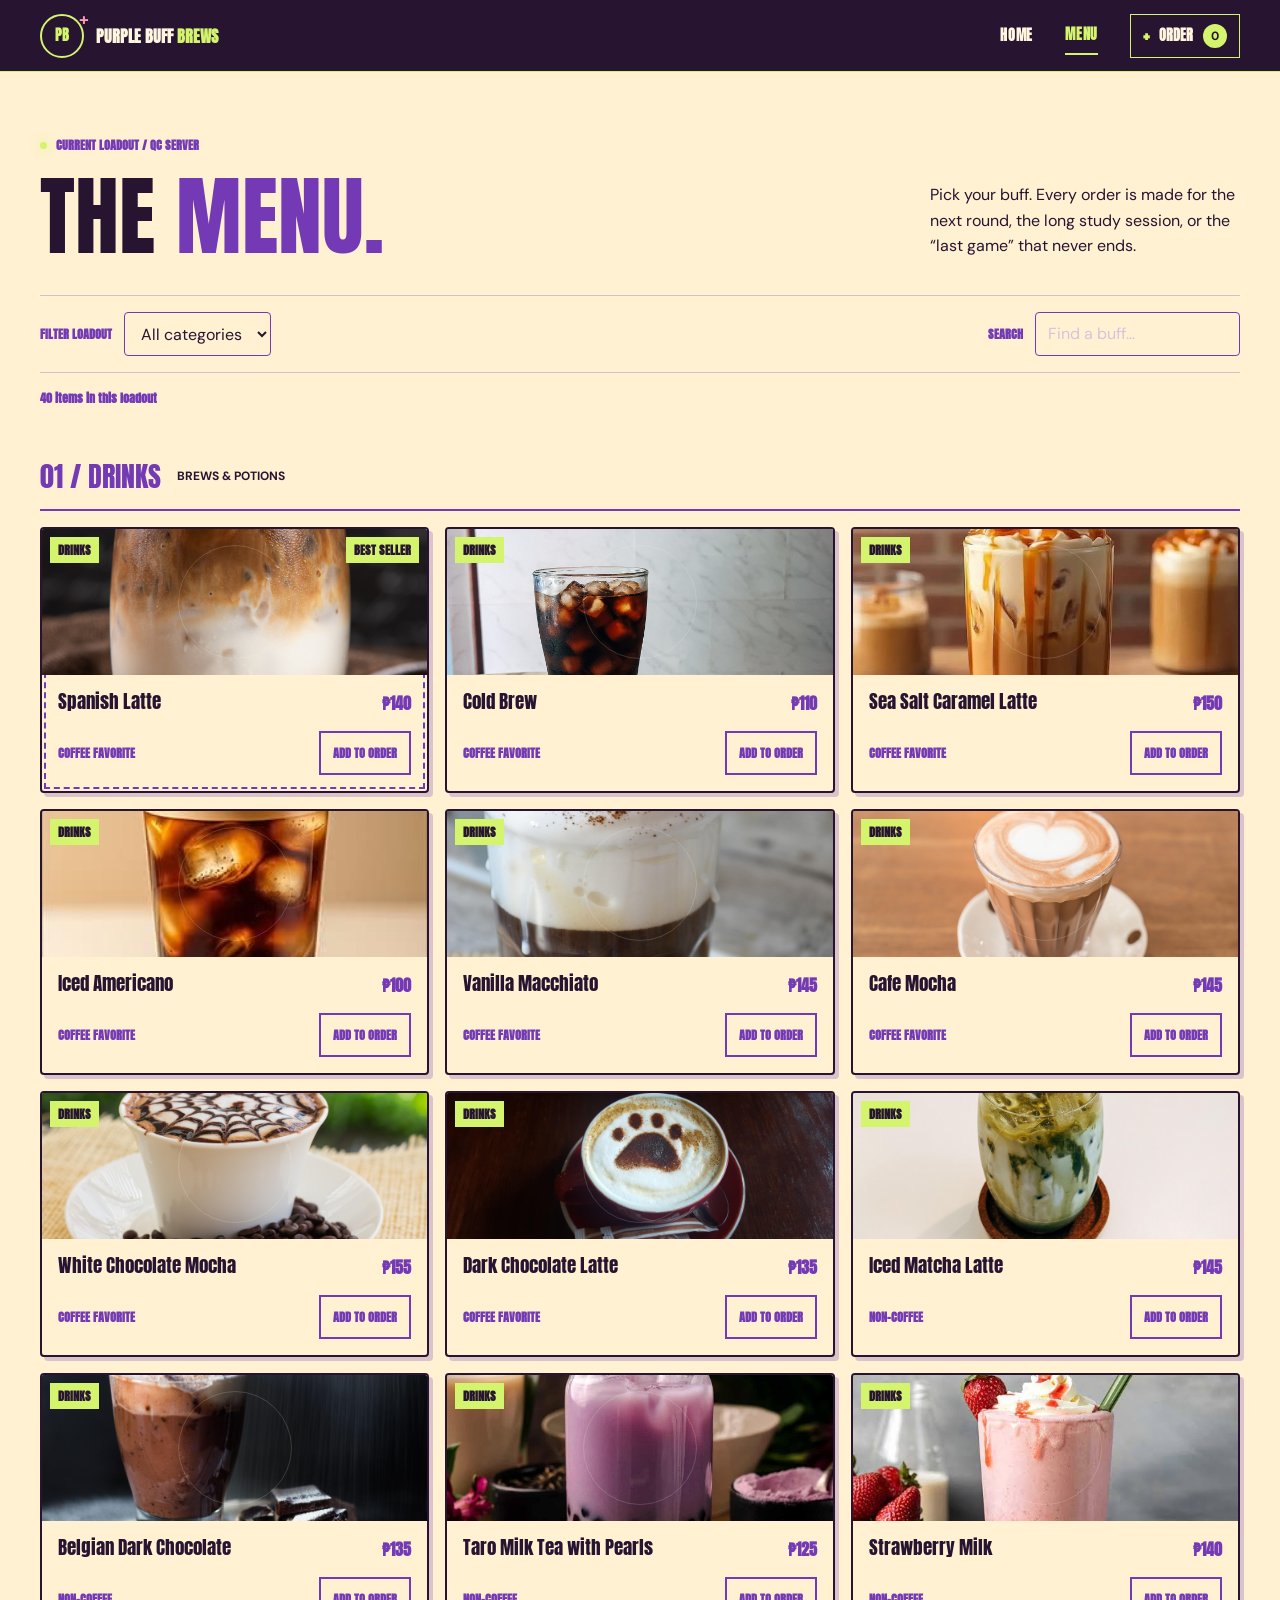
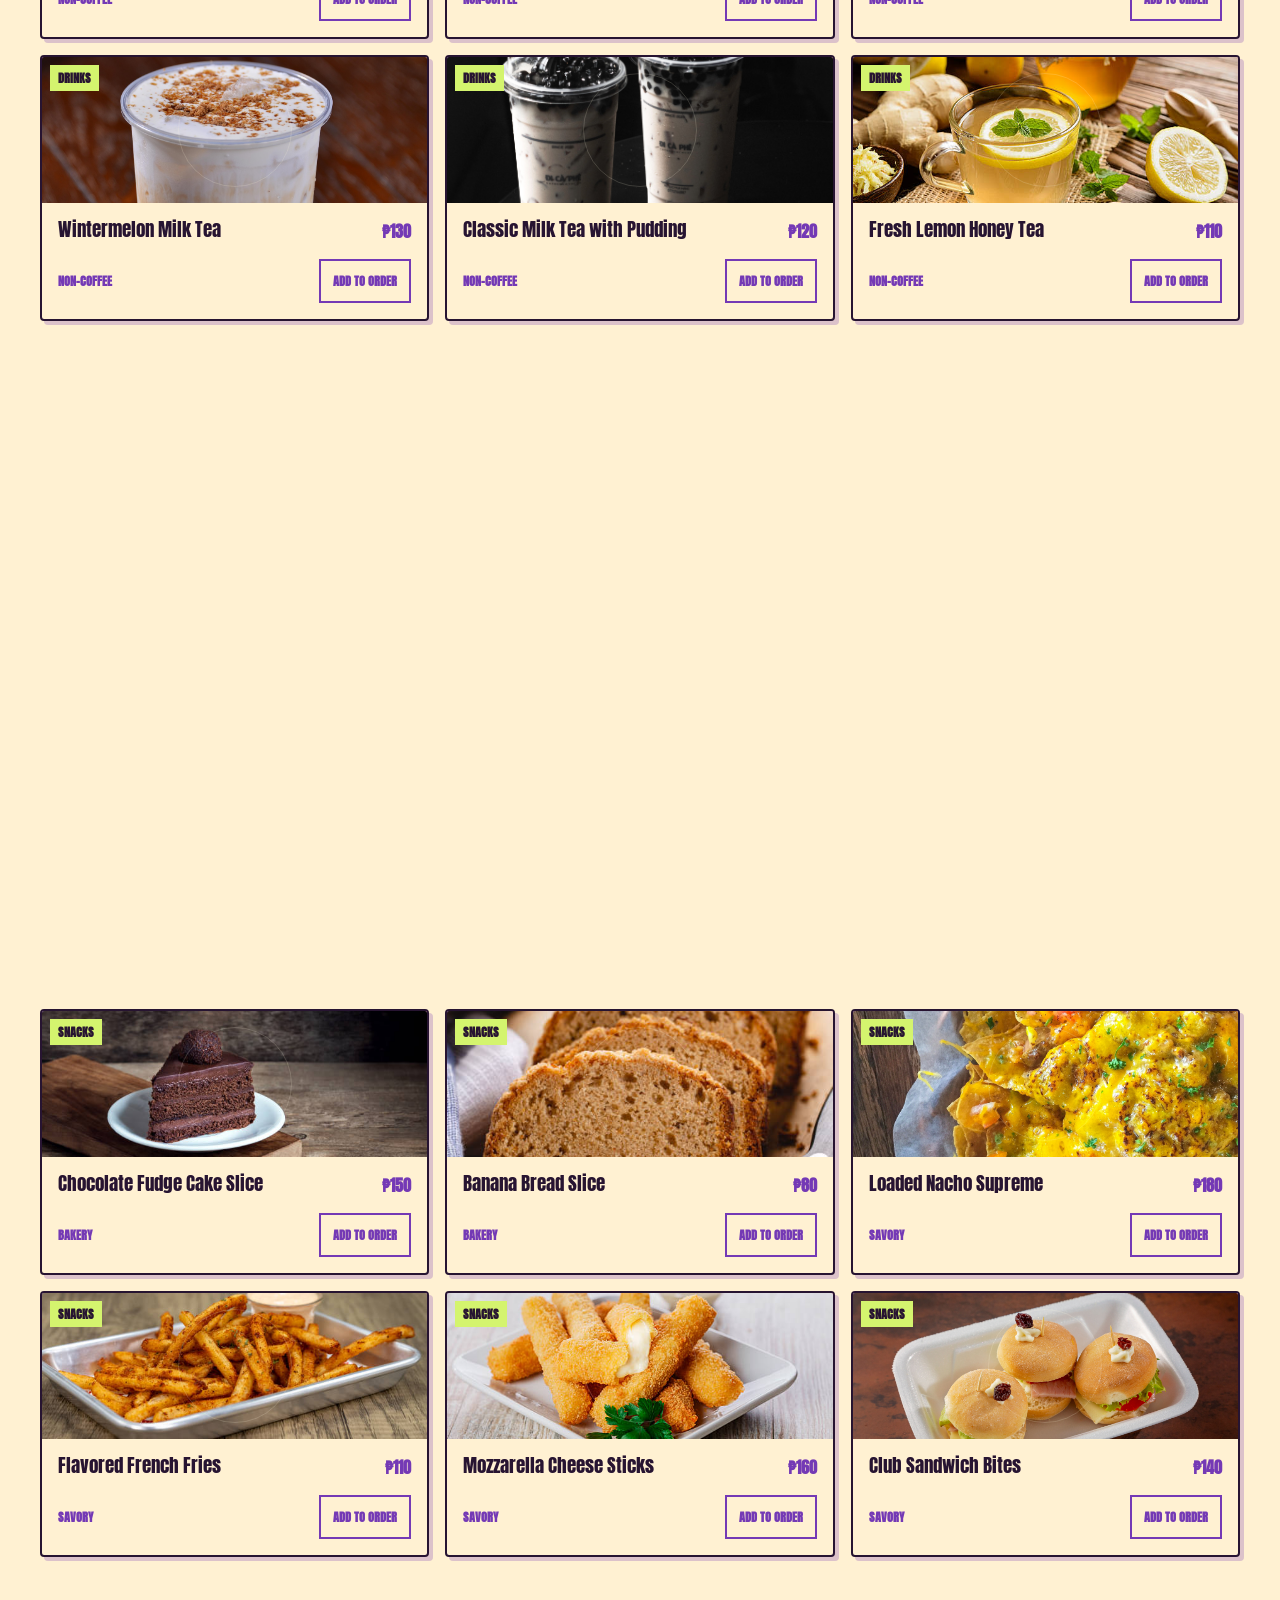
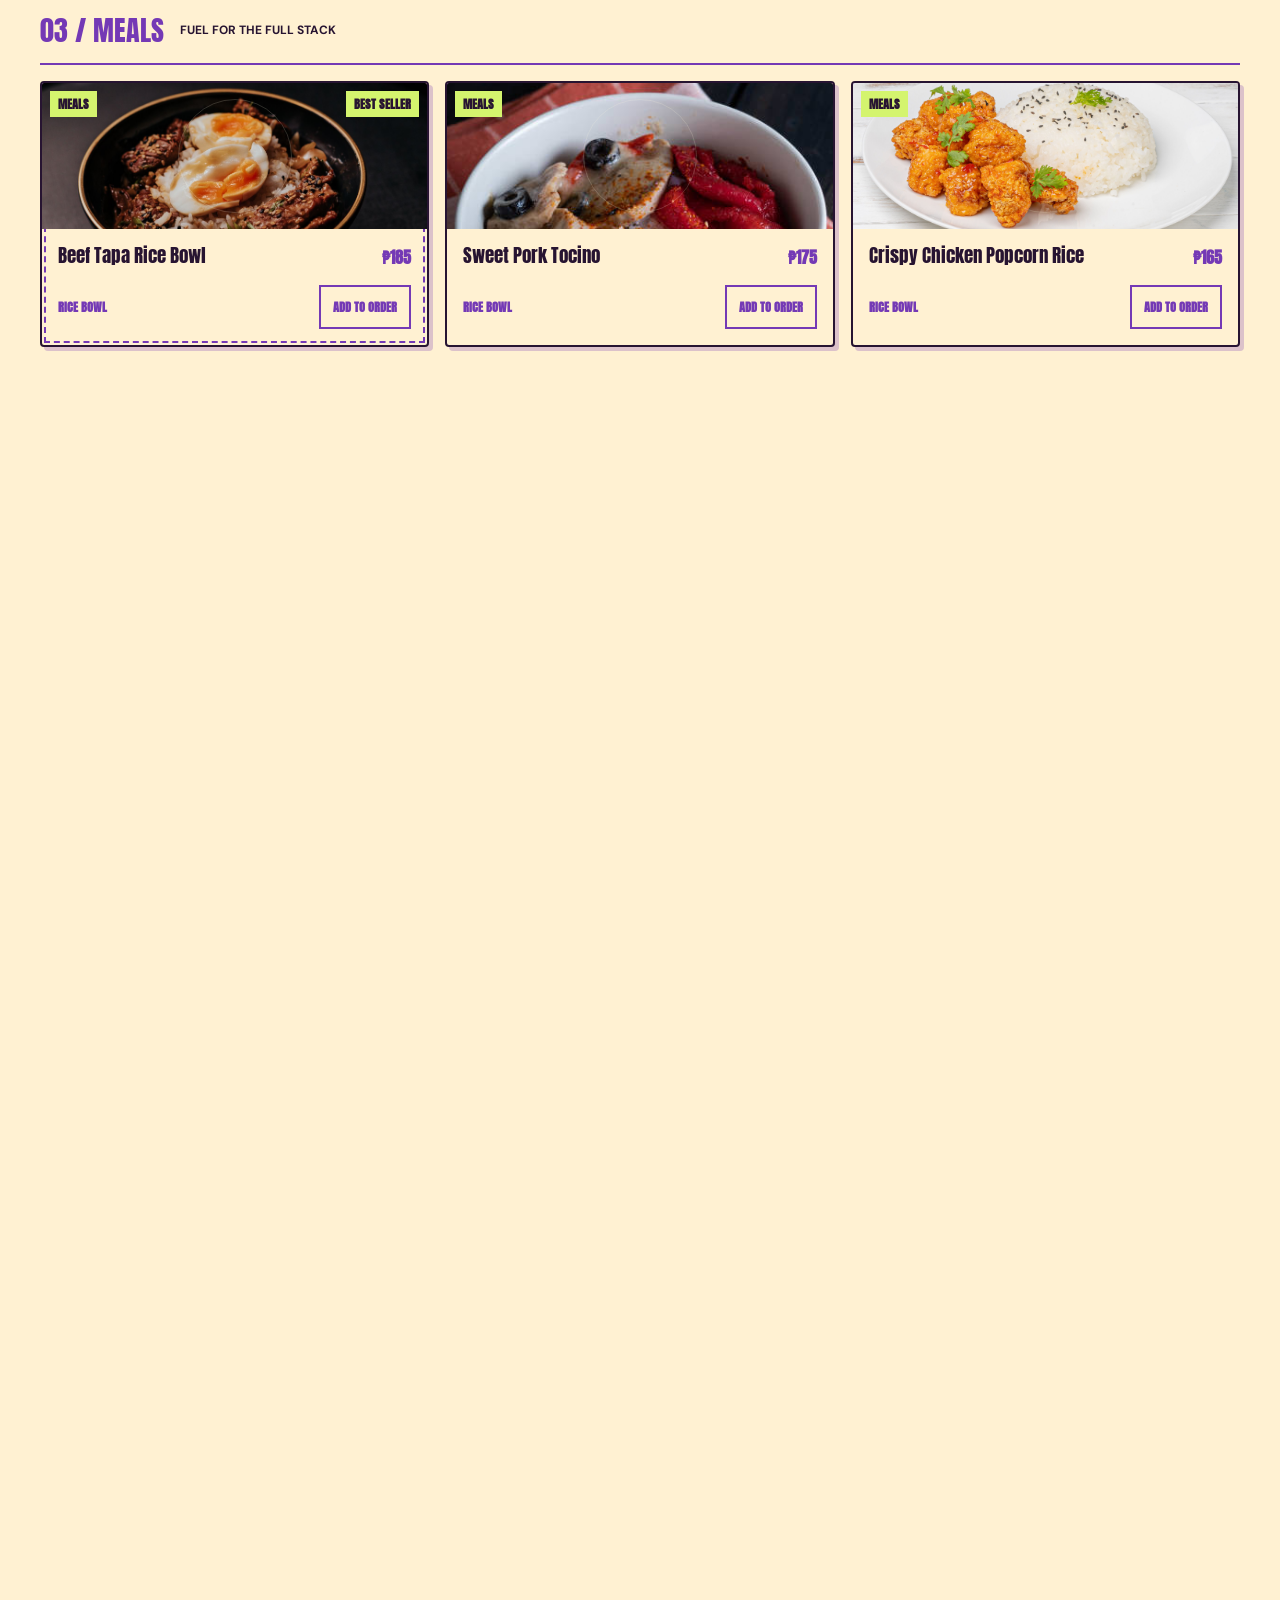
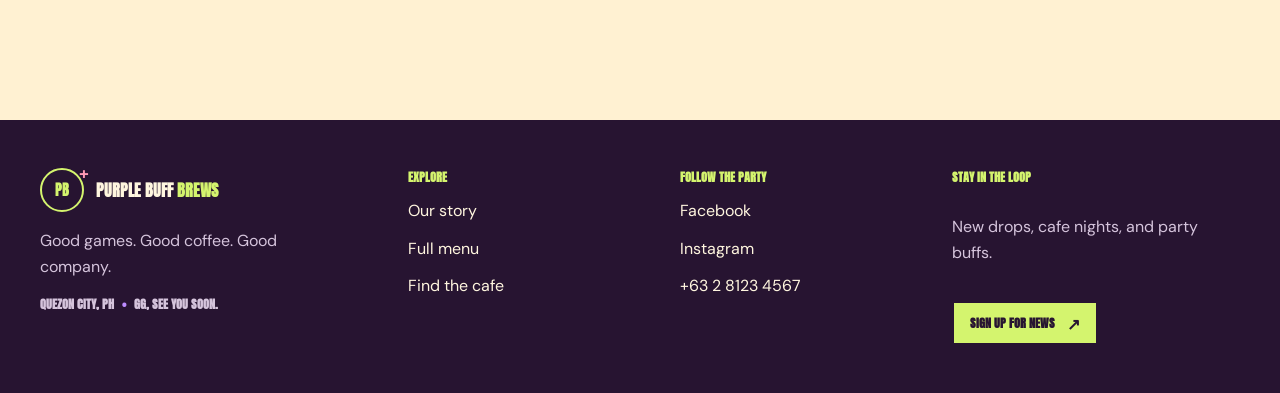
==== commit bc605a44: "Updated typography and hero tagline." ====
--- a/menu.html
+++ b/menu.html
@@ -3,12 +3,12 @@
 <head>
     <meta charset="UTF-8">
     <meta name="viewport" content="width=device-width, initial-scale=1.0">
-    <meta name="theme-color" content="#111018">
+    <meta name="theme-color" content="#241333">
     <meta name="description" content="Browse the Purple Buff Brews loadout: coffee, milk tea, silog, rice meals, snacks, and pastries in Quezon City.">
     <title>Menu | Purple Buff Brews</title>
     <link rel="preconnect" href="https://fonts.googleapis.com">
     <link rel="preconnect" href="https://fonts.gstatic.com" crossorigin>
-    <link href="https://fonts.googleapis.com/css2?family=DM+Sans:wght@400;500;600;700&family=Oxanium:wght@500;600;700;800&display=swap" rel="stylesheet">
+    <link href="https://fonts.googleapis.com/css2?family=Anton&family=Caveat:wght@600;700&family=DM+Sans:wght@400;500;600;700&display=swap" rel="stylesheet">
     <link rel="stylesheet" href="style.css">
 </head>
 <body>
@@ -52,7 +52,8 @@
             <p class="filter-status" id="filter-status" aria-live="polite">40 items in this loadout</p>
 
             <div class="menu-grid" id="menu-grid">
-                <article class="menu-card" id="spanish-latte" data-name="Spanish Latte" data-price="140" data-category="drinks" data-search="spanish latte rich espresso condensed milk fresh milk drink coffee">
+                <h2 class="category-divider" data-menu-category="drinks">01 / DRINKS <span>BREWS & POTIONS</span></h2>
+                <article class="menu-card menu-card-featured" id="spanish-latte" data-name="Spanish Latte" data-price="140" data-category="drinks" data-search="spanish latte rich espresso condensed milk fresh milk drink coffee">
                     <div class="menu-card-art"><span aria-hidden="true">☕</span><span class="card-category">DRINKS</span></div>
                     <div class="menu-card-body"><div class="menu-card-heading"><h2>Spanish Latte</h2><span class="menu-card-price">₱140</span></div><p class="menu-card-description" id="spanish-latte-description">Rich espresso combined with condensed milk and fresh milk for a sweet, creamy balance.</p><div class="menu-card-action"><span>COFFEE FAVORITE</span><button class="add-button" type="button" onclick="addToOrder('spanish-latte')">ADD TO ORDER</button></div></div>
                 </article>
@@ -112,6 +113,7 @@
                     <div class="menu-card-art"><span aria-hidden="true">🍋</span><span class="card-category">DRINKS</span></div>
                     <div class="menu-card-body"><div class="menu-card-heading"><h2>Fresh Lemon Honey Tea</h2><span class="menu-card-price">₱110</span></div><p class="menu-card-description" id="fresh-lemon-honey-tea-description">Bright, refreshing brewed black tea infused with real honey and fresh lemon slices.</p><div class="menu-card-action"><span>NON-COFFEE</span><button class="add-button" type="button" onclick="addToOrder('fresh-lemon-honey-tea')">ADD TO ORDER</button></div></div>
                 </article>
+                <h2 class="category-divider" data-menu-category="snacks">02 / SNACKS <span>QUICK BUFFS</span></h2>
                 <article class="menu-card" id="butter-croissant" data-name="Butter Croissant" data-price="120" data-category="snacks" data-search="butter croissant flaky golden brown pastry bakery snack fresh daily">
                     <div class="menu-card-art"><span aria-hidden="true">🥐</span><span class="card-category">SNACKS</span></div>
                     <div class="menu-card-body"><div class="menu-card-heading"><h2>Butter Croissant</h2><span class="menu-card-price">₱120</span></div><p class="menu-card-description" id="butter-croissant-description">Flaky, golden-brown butter pastry baked fresh daily with a light, airy crumble.</p><div class="menu-card-action"><span>BAKERY</span><button class="add-button" type="button" onclick="addToOrder('butter-croissant')">ADD TO ORDER</button></div></div>
@@ -160,7 +162,8 @@
                     <div class="menu-card-art"><span aria-hidden="true">🥪</span><span class="card-category">SNACKS</span></div>
                     <div class="menu-card-body"><div class="menu-card-heading"><h2>Club Sandwich Bites</h2><span class="menu-card-price">₱140</span></div><p class="menu-card-description" id="club-sandwich-bites-description">Bite-sized quartered toasted sandwiches stacked with ham, cheese, egg, and fresh veggies.</p><div class="menu-card-action"><span>SAVORY</span><button class="add-button" type="button" onclick="addToOrder('club-sandwich-bites')">ADD TO ORDER</button></div></div>
                 </article>
-                <article class="menu-card" id="beef-tapa-rice-bowl" data-name="Beef Tapa Rice Bowl" data-price="185" data-category="meals" data-search="beef tapa rice bowl marinated beef sirloin garlic fried rice sunny side egg vinegar meal">
+                <h2 class="category-divider" data-menu-category="meals">03 / MEALS <span>FUEL FOR THE FULL STACK</span></h2>
+                <article class="menu-card menu-card-featured" id="beef-tapa-rice-bowl" data-name="Beef Tapa Rice Bowl" data-price="185" data-category="meals" data-search="beef tapa rice bowl marinated beef sirloin garlic fried rice sunny side egg vinegar meal">
                     <div class="menu-card-art"><span aria-hidden="true">🍚</span><span class="card-category">MEALS</span></div>
                     <div class="menu-card-body"><div class="menu-card-heading"><h2>Beef Tapa Rice Bowl</h2><span class="menu-card-price">₱185</span></div><p class="menu-card-description" id="beef-tapa-rice-bowl-description">Tender marinated beef sirloin served with garlic fried rice, a sunny-side-up egg, and vinegar.</p><div class="menu-card-action"><span>RICE BOWL</span><button class="add-button" type="button" onclick="addToOrder('beef-tapa-rice-bowl')">ADD TO ORDER</button></div></div>
                 </article>
@@ -228,9 +231,10 @@
     </main>
 
     <footer class="site-footer">
-        <a class="brand-lockup" href="index.html" aria-label="Purple Buff Brews home"><span class="brand-mark" aria-hidden="true">PB<span>+</span></span><span class="brand-name">PURPLE BUFF <b>BREWS</b></span></a>
-        <p>Good games. Good coffee. Good company.</p>
-        <span class="footer-note">QUEZON CITY, PH <b>•</b> GG, SEE YOU SOON.</span>
+        <div class="footer-brand"><a class="brand-lockup" href="index.html" aria-label="Purple Buff Brews home"><span class="brand-mark" aria-hidden="true">PB<span>+</span></span><span class="brand-name">PURPLE BUFF <b>BREWS</b></span></a><p>Good games. Good coffee. Good company.</p><span class="footer-note">QUEZON CITY, PH <b>•</b> GG, SEE YOU SOON.</span></div>
+        <div class="footer-links"><strong>EXPLORE</strong><a href="index.html#story">Our story</a><a href="menu.html">Full menu</a><a href="index.html#visit">Find the cafe</a></div>
+        <div class="footer-links"><strong>FOLLOW THE PARTY</strong><a href="https://www.facebook.com/" target="_blank" rel="noreferrer">Facebook</a><a href="https://www.instagram.com/" target="_blank" rel="noreferrer">Instagram</a><a href="tel:+63281234567">+63 2 8123 4567</a></div>
+        <div class="footer-signup"><strong>STAY IN THE LOOP</strong><p>New drops, cafe nights, and party buffs.</p><a class="button button-primary" href="mailto:hello@purplebuffbrews.example?subject=Buff%20newsletter">SIGN UP FOR NEWS <span aria-hidden="true">↗</span></a></div>
     </footer>
     <script src="script.js"></script>
 </body>
--- a/style.css
+++ b/style.css
@@ -1,21 +1,46 @@
 :root {
-    --color-purple: #9b5cff;
-    --color-purple-bright: #b68aff;
-    --color-bg: #111018;
-    --color-bg-raised: #191722;
-    --color-card: #1d1a27;
-    --color-accent: #c6ff5e;
-    --color-accent-warm: #ff9b70;
-    --color-text: #f5f2fa;
-    --color-muted: #aaa4b5;
-    --color-line: #373341;
+    --color-purple: #7439b5;
+    --color-purple-bright: #bd8cff;
+    --color-bg: #241333;
+    --color-bg-raised: #3a1b4c;
+    --color-card: #fff1d2;
+    --color-accent: #d4f46e;
+    --color-accent-warm: #ff795f;
+    --color-text: #fff6df;
+    --color-muted: #d5c4dc;
+    --color-line: #795b8c;
+    --color-cream: #fff1d2;
+    --color-ink: #271431;
+    --color-violet-deep: #351642;
+    --color-pink: #ff9ab5;
+    --color-overlay: rgb(39 20 49 / 75%);
+    --color-overlay-soft: rgb(39 20 49 / 10%);
+    --color-overlay-hover: rgb(255 255 255 / 5%);
     --color-grid: color-mix(in srgb, var(--color-text) 3%, transparent);
-    --font-display: 'Oxanium', sans-serif;
+    --font-display: 'Anton', sans-serif;
     --font-body: 'DM Sans', sans-serif;
+    --font-script: 'Caveat', cursive;
+    --font-size-body: 1rem;
+    --font-size-small: .75rem;
+    --font-size-nav: .875rem;
+    --font-size-item: 1.1875rem;
+    --font-size-description: .875rem;
+    --font-size-price: 1rem;
+    --line-body: 1.6;
+    --line-display: 1.08;
     --radius-small: 4px;
     --radius-card: 8px;
     --shadow-glow: 0 0 32px color-mix(in srgb, var(--color-purple) 24%, transparent);
-    --content-width: 1180px;
+    --shadow-poster: 6px 6px 0 var(--color-ink);
+    --content-width: 1200px;
+    --space-1: .25rem;
+    --space-2: .5rem;
+    --space-3: .75rem;
+    --space-4: 1rem;
+    --space-5: 1.5rem;
+    --space-6: 2rem;
+    --space-7: 3rem;
+    --space-8: 4rem;
 }
 
 * { box-sizing: border-box; }
@@ -282,4 +307,254 @@
 
 @media (prefers-reduced-motion: reduce) {
     *, *::before, *::after { scroll-behavior: auto !important; animation-duration: .01ms !important; animation-iteration-count: 1 !important; transition-duration: .01ms !important; }
+}
+
+/* Poster-style layout overrides for the existing cafe pages. */
+body { background: var(--color-cream); color: var(--color-ink); font-size: var(--font-size-body); line-height: var(--line-body); }
+.site-header { min-height: 72px; padding-inline: max(var(--space-5), calc((100% - var(--content-width)) / 2)); border-color: var(--color-accent); background: var(--color-ink); }
+.brand-lockup { gap: var(--space-3); }
+.brand-mark { width: 44px; height: 44px; border: 2px solid var(--color-accent); border-radius: 50%; color: var(--color-accent); transform: none; }
+.brand-mark span { color: var(--color-pink); }
+.brand-name { color: var(--color-text); font-size: 1rem; }
+.brand-name b { color: var(--color-accent); }
+.site-nav { gap: var(--space-6); }
+.nav-link { color: var(--color-text); font: 700 var(--font-size-nav) var(--font-display); letter-spacing: .05em; text-transform: uppercase; transition: color 180ms ease; }
+.nav-link:hover, .nav-link-active { color: var(--color-accent); }
+.nav-link-active::after { width: 100%; height: 2px; margin: var(--space-2) 0 calc(var(--space-2) * -1); border-radius: 0; background: var(--color-accent); animation: nav-underline 240ms ease both; }
+.nav-cart { min-height: 44px; padding: var(--space-2) var(--space-3); border-color: var(--color-accent); color: var(--color-text); font: 700 var(--font-size-nav) var(--font-display); }
+.nav-cart b { min-width: 24px; height: 24px; background: var(--color-accent); color: var(--color-ink); font-size: var(--font-size-small); }
+.nav-toggle { min-width: 44px; min-height: 44px; }
+
+.hero { display: grid; grid-template-areas: "copy media" "cue cue"; grid-template-columns: minmax(0, 1fr) minmax(0, 1fr); gap: var(--space-5) var(--space-6); min-height: min(46rem, calc(100vh - 72px)); padding: var(--space-7) max(var(--space-5), calc((100% - var(--content-width)) / 2)); overflow: visible; background: var(--color-violet-deep); }
+.hero-copy { grid-area: copy; z-index: 1; width: 100%; }
+.hero-art { position: relative; display: block; grid-area: media; width: 100%; min-height: 0; aspect-ratio: 1.2 / 1; overflow: hidden; border: 2px solid var(--color-accent); border-radius: var(--radius-card); background: var(--color-purple); }
+.hero-photo, .hero-shade { position: absolute; inset: 0; width: 100%; height: 100%; }
+.hero-photo { object-fit: cover; object-position: center; }
+.hero-shade { background: linear-gradient(90deg, var(--color-overlay) 0%, color-mix(in srgb, var(--color-ink) 38%, transparent) 55%, var(--color-overlay-soft) 100%); pointer-events: none; }
+.hero::before { z-index: 0; opacity: .22; pointer-events: none; }
+.hero h1 { color: var(--color-text); font-size: clamp(2.5rem, 7vw, 5rem); line-height: var(--line-display); }
+.hero h1 > span:first-child { color: var(--color-pink); }
+.hero .eyebrow, .menu-intro .eyebrow { color: var(--color-accent); font-size: var(--font-size-small); }
+.hero-tagline { margin: var(--space-4) 0 var(--space-2); color: var(--color-accent); font: 700 1.25rem/var(--line-display) var(--font-display); }
+.hero-description { max-width: 34rem; color: var(--color-text); font-size: var(--font-size-body); line-height: var(--line-body); }
+.hero-actions { gap: var(--space-3); margin-top: var(--space-5); }
+.button { min-height: 44px; gap: var(--space-3); padding-inline: var(--space-4); border: 2px solid transparent; font: 700 var(--font-size-small) var(--font-display); }
+.button-primary { border-color: var(--color-ink); background: var(--color-accent); color: var(--color-ink); box-shadow: 4px 4px 0 var(--color-ink); }
+.button-primary:hover { background: var(--color-pink); }
+.button-primary span { color: var(--color-ink); }
+.button-quiet { border-color: var(--color-text); color: var(--color-text); }
+.hero-meta { flex-wrap: wrap; gap: var(--space-5); margin-top: var(--space-6); }
+.hero-meta strong { color: var(--color-text); font-size: var(--font-size-body); line-height: var(--line-body); }
+.hero-meta .meta-label { font-size: var(--font-size-small); }
+.hero-badge { position: absolute; z-index: 3; top: var(--space-4); right: var(--space-4); display: flex; flex-direction: column; align-items: center; justify-content: center; width: clamp(10rem, 18vw, 14rem); aspect-ratio: 1; padding: var(--space-4); border: 3px solid var(--color-ink); border-radius: 50%; outline: 2px dashed var(--color-ink); outline-offset: -10px; background: var(--color-accent); color: var(--color-ink); text-align: center; transform: rotate(8deg); box-shadow: var(--shadow-poster); }
+.hero-badge span, .hero-badge small { font: 700 var(--font-size-small) var(--font-display); }
+.hero-badge strong { margin-block: var(--space-2); font: 400 clamp(1.75rem, 3.5vw, 2.75rem)/.95 var(--font-display); }
+.hero-badge small { color: var(--color-purple); }
+.hero .art-spark { z-index: 2; pointer-events: none; }
+.hero .spark-one { top: 8%; left: 6%; }
+.hero .spark-two { right: 6%; bottom: 12%; }
+.scroll-cue { position: static; grid-area: cue; justify-self: start; color: var(--color-text); font-size: var(--font-size-small); }
+
+.hours-ribbon { display: flex; align-items: center; justify-content: space-around; gap: var(--space-4); min-height: 76px; padding: var(--space-3) var(--space-5); background: var(--color-accent-warm); color: var(--color-ink); text-align: center; }
+.hours-ribbon { background-image: radial-gradient(color-mix(in srgb, var(--color-ink) 14%, transparent) .8px, transparent .8px); background-size: 9px 9px; }
+.hours-ribbon span { font: 700 var(--font-size-small) var(--font-display); }
+.hours-ribbon span b { display: block; font-size: 1rem; }
+.hours-ribbon strong { font: 400 clamp(1.5rem, 3vw, 2rem) var(--font-display); }
+.party-divider { display: flex; align-items: center; justify-content: center; gap: var(--space-4); padding: var(--space-3) var(--space-5); background: var(--color-purple); color: var(--color-text); font: 700 var(--font-size-small) var(--font-display); text-align: center; }
+.party-divider span:first-child { font-size: 1.5rem; }
+.party-divider i { flex: 1; max-width: 10rem; height: 1px; background: var(--color-accent); }
+.section-shell { width: min(calc(100% - var(--space-5) * 2), var(--content-width)); }
+.story-section { grid-template-columns: minmax(7rem, .65fr) 2fr .65fr; gap: var(--space-6); padding: var(--space-8) max(var(--space-5), calc((100% - var(--content-width)) / 2)); background: var(--color-cream); }
+.story-section .section-index, .story-section .eyebrow { color: var(--color-purple); }
+.story-content .eyebrow, .photo-strip-heading .eyebrow { font: 700 1.25rem var(--font-script); text-transform: none; }
+.story-content h2, .section-heading h2, .visit-copy h2, .menu-intro h1 { font-family: var(--font-display); font-weight: 400; line-height: var(--line-display); }
+.story-content h2 { color: var(--color-ink); font-size: clamp(2.5rem, 5vw, 4rem); }
+.story-content h2 span { color: var(--color-purple); }
+.story-content > p:not(.eyebrow), .visit-copy > p:not(.eyebrow) { color: var(--color-ink); font-size: var(--font-size-body); line-height: var(--line-body); }
+.story-content > p:not(.eyebrow) { margin-top: var(--space-4); }
+.text-link { gap: var(--space-3); margin-top: var(--space-5); color: var(--color-purple); font: 700 var(--font-size-small) var(--font-display); }
+.text-link span { font-size: 1rem; }
+.story-stamp { border: 2px solid var(--color-purple); color: var(--color-purple); }
+.story-stamp b { color: var(--color-accent-warm); }
+.story-stamp small { color: var(--color-ink); font-size: var(--font-size-small); }
+.featured-section { width: 100%; padding: var(--space-8) max(var(--space-5), calc((100% - var(--content-width)) / 2)); border: 0; background: var(--color-accent); color: var(--color-ink); }
+.featured-section .eyebrow, .featured-section .item-type { color: var(--color-purple); font-size: var(--font-size-small); }
+.featured-section .section-heading h2, .featured-info h3 { color: var(--color-ink); }
+.featured-section .section-heading h2 span { color: var(--color-accent-warm); }
+.featured-section .text-link { color: var(--color-purple); }
+.featured-grid { gap: var(--space-5); }
+.featured-card { padding: 0 0 var(--space-4); border: 2px solid var(--color-ink); background: var(--color-cream); box-shadow: var(--shadow-poster); transition: transform 200ms ease, box-shadow 200ms ease; }
+.featured-card:hover { transform: translate(-2px, -4px); box-shadow: 9px 10px 0 var(--color-ink); }
+.featured-visual { min-height: 14rem; background: var(--color-violet-deep); }
+.featured-visual::before { display: none; }
+.featured-visual > img { position: absolute; inset: 0; width: 100%; height: 100%; object-fit: cover; transition: transform 450ms ease; }
+.featured-card:hover .featured-visual > img { transform: scale(1.06); }
+.visual-tag { z-index: 1; top: var(--space-3); left: var(--space-3); padding: var(--space-2) var(--space-3); background: var(--color-accent); color: var(--color-ink); font: 700 var(--font-size-small) var(--font-display); }
+.visual-crosshair { z-index: 1; color: var(--color-text); }
+.featured-info, .featured-card > p { margin-inline: var(--space-4); }
+.featured-info { gap: var(--space-3); margin-top: var(--space-4); }
+.featured-info h3 { font-size: 1.25rem; line-height: var(--line-display); }
+.item-price { color: var(--color-purple); font-size: var(--font-size-price); font-weight: 700; }
+.featured-card > p { color: var(--color-ink); font-size: var(--font-size-body); line-height: var(--line-body); }
+.photo-strip { padding: var(--space-8) max(var(--space-5), calc((100% - var(--content-width)) / 2)); background: var(--color-violet-deep); color: var(--color-text); }
+.photo-strip-heading { display: flex; align-items: end; justify-content: space-between; gap: var(--space-4); max-width: var(--content-width); margin: 0 auto var(--space-5); }
+.photo-strip-heading .eyebrow { margin: 0; color: var(--color-accent); }
+.photo-strip-heading h2 { margin: 0; font: 400 clamp(1.875rem, 4vw, 3rem)/var(--line-display) var(--font-display); }
+.photo-strip-heading h2 span { color: var(--color-pink); }
+.photo-carousel { position: relative; width: min(100%, var(--content-width)); aspect-ratio: 2.4 / 1; margin: 0 auto; overflow: hidden; border: 3px solid var(--color-cream); box-shadow: var(--shadow-poster); background: var(--color-purple); }
+.photo-carousel > img { width: 100%; height: 100%; object-fit: cover; transition: opacity 180ms ease, transform 600ms ease; }
+.photo-carousel:hover > img { transform: scale(1.035); }
+.photo-carousel > img.carousel-changing { opacity: .4; }
+.carousel-caption { position: absolute; right: 0; bottom: 0; left: 0; display: flex; align-items: center; justify-content: space-between; gap: var(--space-4); padding: var(--space-3) var(--space-4); background: color-mix(in srgb, var(--color-ink) 88%, transparent); color: var(--color-text); font: 700 var(--font-size-small) var(--font-display); }
+.carousel-controls { display: flex; gap: var(--space-2); }
+.carousel-controls button { width: 44px; height: 44px; border: 2px solid var(--color-accent); background: var(--color-ink); color: var(--color-accent); font-size: 1.25rem; cursor: pointer; transition: background 180ms ease, color 180ms ease; }
+.carousel-controls button:hover { background: var(--color-accent); color: var(--color-ink); }
+.visit-section { background: var(--color-purple); color: var(--color-text); }
+.visit-inner { gap: var(--space-7); padding-block: var(--space-8); }
+.visit-copy .eyebrow { color: var(--color-accent); }
+.visit-copy h2 span { color: var(--color-accent); }
+.visit-copy > p:not(.eyebrow), .detail-block strong { color: var(--color-text); font-size: var(--font-size-body); line-height: var(--line-body); }
+.visit-details { gap: var(--space-5); }
+.detail-block { gap: var(--space-2); }
+.meta-label, .detail-block a, .open-note { font-size: var(--font-size-small); }
+.detail-block a, .open-note { color: var(--color-accent); }
+.visit-actions { display: flex; flex-wrap: wrap; grid-column: 1 / -1; gap: var(--space-3); }
+.button-outline { min-height: 44px; border-color: var(--color-text); background: transparent; color: var(--color-text); }
+.button-outline:hover { border-color: var(--color-accent); background: var(--color-accent); color: var(--color-ink); }
+.site-footer { display: grid; grid-template-columns: 1.4fr 1fr 1fr 1.2fr; align-items: start; gap: var(--space-6); min-height: 0; padding: var(--space-7) max(var(--space-5), calc((100% - var(--content-width)) / 2)); border: 0; background: var(--color-ink); color: var(--color-text); }
+.footer-brand { max-width: 16rem; }
+.footer-brand > p, .footer-signup > p, .site-footer > p { color: var(--color-muted); font-size: var(--font-size-body); line-height: var(--line-body); }
+.footer-note { display: block; margin-top: var(--space-4); color: var(--color-muted); font-size: var(--font-size-small); }
+.footer-links, .footer-signup { display: flex; flex-direction: column; align-items: start; gap: var(--space-3); }
+.footer-links strong, .footer-signup > strong { color: var(--color-accent); font: 700 var(--font-size-small) var(--font-display); }
+.footer-links a { color: var(--color-text); font-size: var(--font-size-body); }
+.footer-signup .button { margin-top: var(--space-2); }
+
+.menu-intro { padding-block: var(--space-8) var(--space-6); }
+.menu-intro .eyebrow { color: var(--color-purple); }
+.menu-intro h1 { color: var(--color-ink); font-size: clamp(3rem, 7vw, 5.5rem); }
+.menu-intro h1 span { color: var(--color-purple); }
+.menu-intro > p { color: var(--color-ink); font-size: var(--font-size-body); line-height: var(--line-body); }
+.menu-controls { gap: var(--space-4); padding-block: var(--space-4); border-color: color-mix(in srgb, var(--color-purple) 28%, transparent); }
+.control-group { gap: var(--space-3); }
+.control-group label, .filter-status { color: var(--color-purple); font: 700 var(--font-size-small) var(--font-display); }
+.control-group select, .control-group input { min-height: 44px; height: auto; border-color: var(--color-purple); background: var(--color-cream); color: var(--color-ink); font-size: var(--font-size-body); }
+.control-group select { padding-inline: var(--space-3); }
+.control-group input { padding-inline: var(--space-3); }
+.filter-status { margin-block: var(--space-4) var(--space-3); }
+.menu-grid { gap: var(--space-4); }
+.category-divider { grid-column: 1 / -1; display: flex; align-items: center; gap: var(--space-4); margin: var(--space-5) 0 0; padding-block: var(--space-3); border-bottom: 2px solid var(--color-purple); color: var(--color-purple); font: 400 1.75rem var(--font-display); }
+.category-divider span { color: var(--color-ink); font: 700 var(--font-size-small) var(--font-body); }
+.category-divider[hidden] { display: none; }
+.menu-card { position: relative; border: 2px solid var(--color-ink); border-radius: var(--radius-small); background: var(--color-card); color: var(--color-ink); box-shadow: 4px 4px 0 color-mix(in srgb, var(--color-purple) 25%, transparent); }
+.menu-card:hover, .menu-card.card-hovered { border-color: var(--color-purple); box-shadow: 5px 7px 0 var(--color-purple); }
+.menu-card-featured { outline: 2px dashed var(--color-purple); outline-offset: -6px; }
+.menu-card-featured::before { position: absolute; z-index: 3; top: var(--space-2); right: var(--space-2); padding: var(--space-1) var(--space-2); background: var(--color-accent); color: var(--color-ink); content: 'BEST SELLER'; font: 700 var(--font-size-small) var(--font-display); }
+.menu-card-art { isolation: isolate; background: linear-gradient(135deg, var(--color-purple), var(--color-pink)); }
+.menu-food-image { position: absolute; inset: 0; z-index: 0; width: 100%; height: 100%; object-fit: cover; transition: transform 450ms ease; }
+.menu-card:hover .menu-food-image { transform: scale(1.06); }
+.menu-card-art > span:first-of-type { z-index: 1; }
+.menu-card-art.has-photo > span:first-of-type { display: none; }
+.card-category { z-index: 2; top: var(--space-2); left: var(--space-2); padding: var(--space-1) var(--space-2); background: var(--color-accent); color: var(--color-ink); font: 700 var(--font-size-small) var(--font-display); }
+.menu-card-body { padding: var(--space-4); }
+.menu-card-heading { gap: var(--space-2); }
+.menu-card h2 { color: var(--color-ink); font: 400 var(--font-size-item)/var(--line-display) var(--font-display); }
+.menu-card-price { color: var(--color-purple); font: 700 var(--font-size-price) var(--font-display); }
+.menu-card-description { color: var(--color-ink); font-size: var(--font-size-description); line-height: var(--line-body); }
+.menu-card-description.description-visible { max-height: 7rem; margin-top: var(--space-3); }
+.menu-card-action { gap: var(--space-3); padding-top: var(--space-4); }
+.menu-card-action > span { color: var(--color-purple); font: 700 var(--font-size-small) var(--font-display); }
+.add-button, .clear-button, .checkout-button { min-height: 44px; padding-inline: var(--space-3); border: 2px solid var(--color-purple); border-radius: 0; color: var(--color-purple); font: 700 var(--font-size-small) var(--font-display); }
+.add-button:hover, .menu-card.item-added .add-button { background: var(--color-purple); color: var(--color-text); }
+.order-panel { gap: var(--space-5); margin-bottom: var(--space-8); padding: var(--space-5); border: 2px solid var(--color-ink); background: var(--color-violet-deep); color: var(--color-text); box-shadow: var(--shadow-poster); }
+.order-copy { gap: var(--space-4); }
+.order-copy h2 { font: 400 1.5rem var(--font-display); }
+.order-copy p { color: var(--color-muted); font-size: var(--font-size-small); line-height: var(--line-body); }
+.order-total { color: var(--color-accent); font: 700 1.5rem var(--font-display); }
+.order-totals, .order-actions { gap: var(--space-3); }
+.checkout-button { border-color: var(--color-accent); background: var(--color-accent); color: var(--color-ink); }
+.checkout-button:hover { background: var(--color-pink); color: var(--color-ink); }
+.clear-button { border-color: var(--color-text); background: var(--color-overlay-hover); color: var(--color-text); }
+.clear-button:hover { border-color: var(--color-accent-warm); color: var(--color-accent-warm); }
+.order-feedback { font-size: var(--font-size-small); }
+.order-feedback.feedback-visible { color: var(--color-accent); }
+.clear-button { background: var(--color-overlay-hover); }
+
+.motion-enabled .story-section, .motion-enabled .featured-section, .motion-enabled .photo-strip, .motion-enabled .visit-section, .motion-enabled .menu-intro, .motion-enabled .category-divider, .motion-enabled .menu-card, .motion-enabled .order-panel { opacity: 0; transform: translateY(var(--space-3)); transition: opacity 550ms ease, transform 550ms ease; }
+.motion-enabled .is-visible { opacity: 1; transform: translateY(0); }
+@keyframes nav-underline { from { transform: scaleX(0); transform-origin: left; } to { transform: scaleX(1); transform-origin: left; } }
+
+@media (max-width: 850px) {
+    .site-footer { grid-template-columns: repeat(2, minmax(0, 1fr)); gap: var(--space-5); }
+    .story-section { grid-template-columns: minmax(0, .55fr) 2fr .65fr; gap: var(--space-4); }
+    .menu-grid { grid-template-columns: repeat(2, minmax(0, 1fr)); }
+}
+
+@media (max-width: 767px) {
+    html { scroll-padding-top: 70px; }
+    .site-header { min-height: 66px; padding-inline: var(--space-5); }
+    .brand-mark { width: 40px; height: 40px; }
+    .nav-toggle { display: flex; flex-direction: column; justify-content: center; gap: var(--space-1); padding: var(--space-2); border: 1px solid var(--color-accent); background: transparent; }
+    .nav-toggle span { width: 100%; height: 2px; background: var(--color-text); transition: transform 180ms ease, opacity 180ms ease; }
+    .nav-toggle.toggle-active span:first-child { transform: translateY(6px) rotate(45deg); }
+    .nav-toggle.toggle-active span:nth-child(2) { opacity: 0; }
+    .nav-toggle.toggle-active span:last-child { transform: translateY(-6px) rotate(-45deg); }
+    .site-nav { position: absolute; top: 65px; right: 0; left: 0; display: none; flex-direction: column; align-items: stretch; gap: 0; padding: var(--space-2) var(--space-5) var(--space-4); border-bottom: 2px solid var(--color-accent); background: var(--color-ink); }
+    .site-nav.nav-open { display: flex; animation: page-enter 160ms ease both; }
+    .nav-link { min-height: 44px; padding-block: var(--space-3); border-bottom: 1px solid var(--color-line); font-size: var(--font-size-nav); }
+    .nav-link-active::after { display: block; width: 2rem; margin: var(--space-1) 0 0; }
+    .nav-cart { justify-content: space-between; margin-top: var(--space-3); }
+    .hero { grid-template-areas: "media" "copy" "cue"; grid-template-columns: minmax(0, 1fr); gap: var(--space-5); min-height: 0; padding: var(--space-6) var(--space-5); }
+    .hero-art { min-height: 0; aspect-ratio: 1.35 / 1; }
+    .hero-photo { object-position: center 48%; }
+    .hero h1 { font-size: clamp(2.5rem, 11vw, 3.75rem); }
+    .hero-tagline { font-size: 1.25rem; }
+    .hero-description { max-width: none; }
+    .hero-meta { flex-wrap: wrap; gap: var(--space-4); margin-top: var(--space-5); }
+    .hero-badge { top: var(--space-3); right: var(--space-3); width: clamp(5.75rem, 26vw, 6.875rem); padding: var(--space-2); }
+    .hero-badge span, .hero-badge small { display: none; }
+    .hero-badge strong { font-size: 1rem; }
+    .hero-actions { gap: var(--space-2); }
+    .hero-actions .button { gap: var(--space-2); padding-inline: var(--space-3); }
+    .hours-ribbon { flex-wrap: wrap; justify-content: center; gap: var(--space-2) var(--space-4); padding: var(--space-3) var(--space-5); }
+    .hours-ribbon strong { order: -1; flex-basis: 100%; }
+    .story-section, .featured-section, .photo-strip { padding: var(--space-7) var(--space-5); }
+    .story-section { grid-template-columns: minmax(0, 1fr); gap: var(--space-4); }
+    .story-content h2, .section-heading h2, .visit-copy h2 { font-size: clamp(2rem, 8vw, 2.75rem); }
+    .story-stamp { position: static; width: 5rem; height: 5rem; margin: 0; }
+    .section-heading { align-items: start; flex-wrap: wrap; gap: var(--space-3); }
+    .section-heading > .text-link { margin: 0; white-space: normal; }
+    .featured-grid { grid-template-columns: minmax(0, 1fr); gap: var(--space-5); }
+    .featured-visual { min-height: 13rem; }
+    .photo-strip-heading { align-items: start; flex-direction: column; gap: var(--space-2); }
+    .photo-carousel { aspect-ratio: 1.25 / 1; }
+    .visit-inner { grid-template-columns: minmax(0, 1fr); gap: var(--space-5); padding-block: var(--space-7); }
+    .visit-details { gap: var(--space-4); }
+    .visit-actions { flex-direction: column; align-items: stretch; }
+    .visit-actions .button { justify-content: space-between; }
+    .site-footer { grid-template-columns: repeat(2, minmax(0, 1fr)); gap: var(--space-5); padding: var(--space-6) var(--space-5); }
+    .footer-brand, .footer-signup { grid-column: 1 / -1; }
+    .footer-signup .button { width: 100%; justify-content: space-between; }
+    .menu-intro { align-items: start; flex-direction: column; gap: var(--space-4); padding-block: var(--space-7) var(--space-5); }
+    .menu-controls { align-items: stretch; flex-wrap: wrap; gap: var(--space-3); }
+    .control-group { flex: 1 1 100%; justify-content: space-between; }
+    .control-group select, .control-group input { flex: 1; width: auto; }
+    .menu-grid { grid-template-columns: minmax(0, 1fr); gap: var(--space-3); }
+    .menu-card { display: grid; grid-template-columns: 6.5rem minmax(0, 1fr); }
+    .menu-card-art { min-height: 100%; }
+    .menu-card-body { padding: var(--space-3); }
+    .menu-card-description { max-height: 7rem; margin-top: var(--space-2); opacity: 1; }
+    .menu-card-action { flex-wrap: wrap; gap: var(--space-2); padding-top: var(--space-3); }
+    .order-panel { align-items: stretch; flex-direction: column; gap: var(--space-4); padding: var(--space-4); }
+    .order-totals { align-items: center; justify-content: space-between; }
+    .order-actions { flex-wrap: wrap; }
+}
+
+@media (max-width: 390px) {
+    .brand-lockup { gap: var(--space-2); }
+    .brand-name { font-size: var(--font-size-small); }
+    .hero-meta { flex-direction: column; gap: var(--space-3); }
+    .visit-details { grid-template-columns: minmax(0, 1fr); }
+    .menu-card { grid-template-columns: 5.75rem minmax(0, 1fr); }
+    .order-totals { align-items: start; flex-direction: column; }
 }
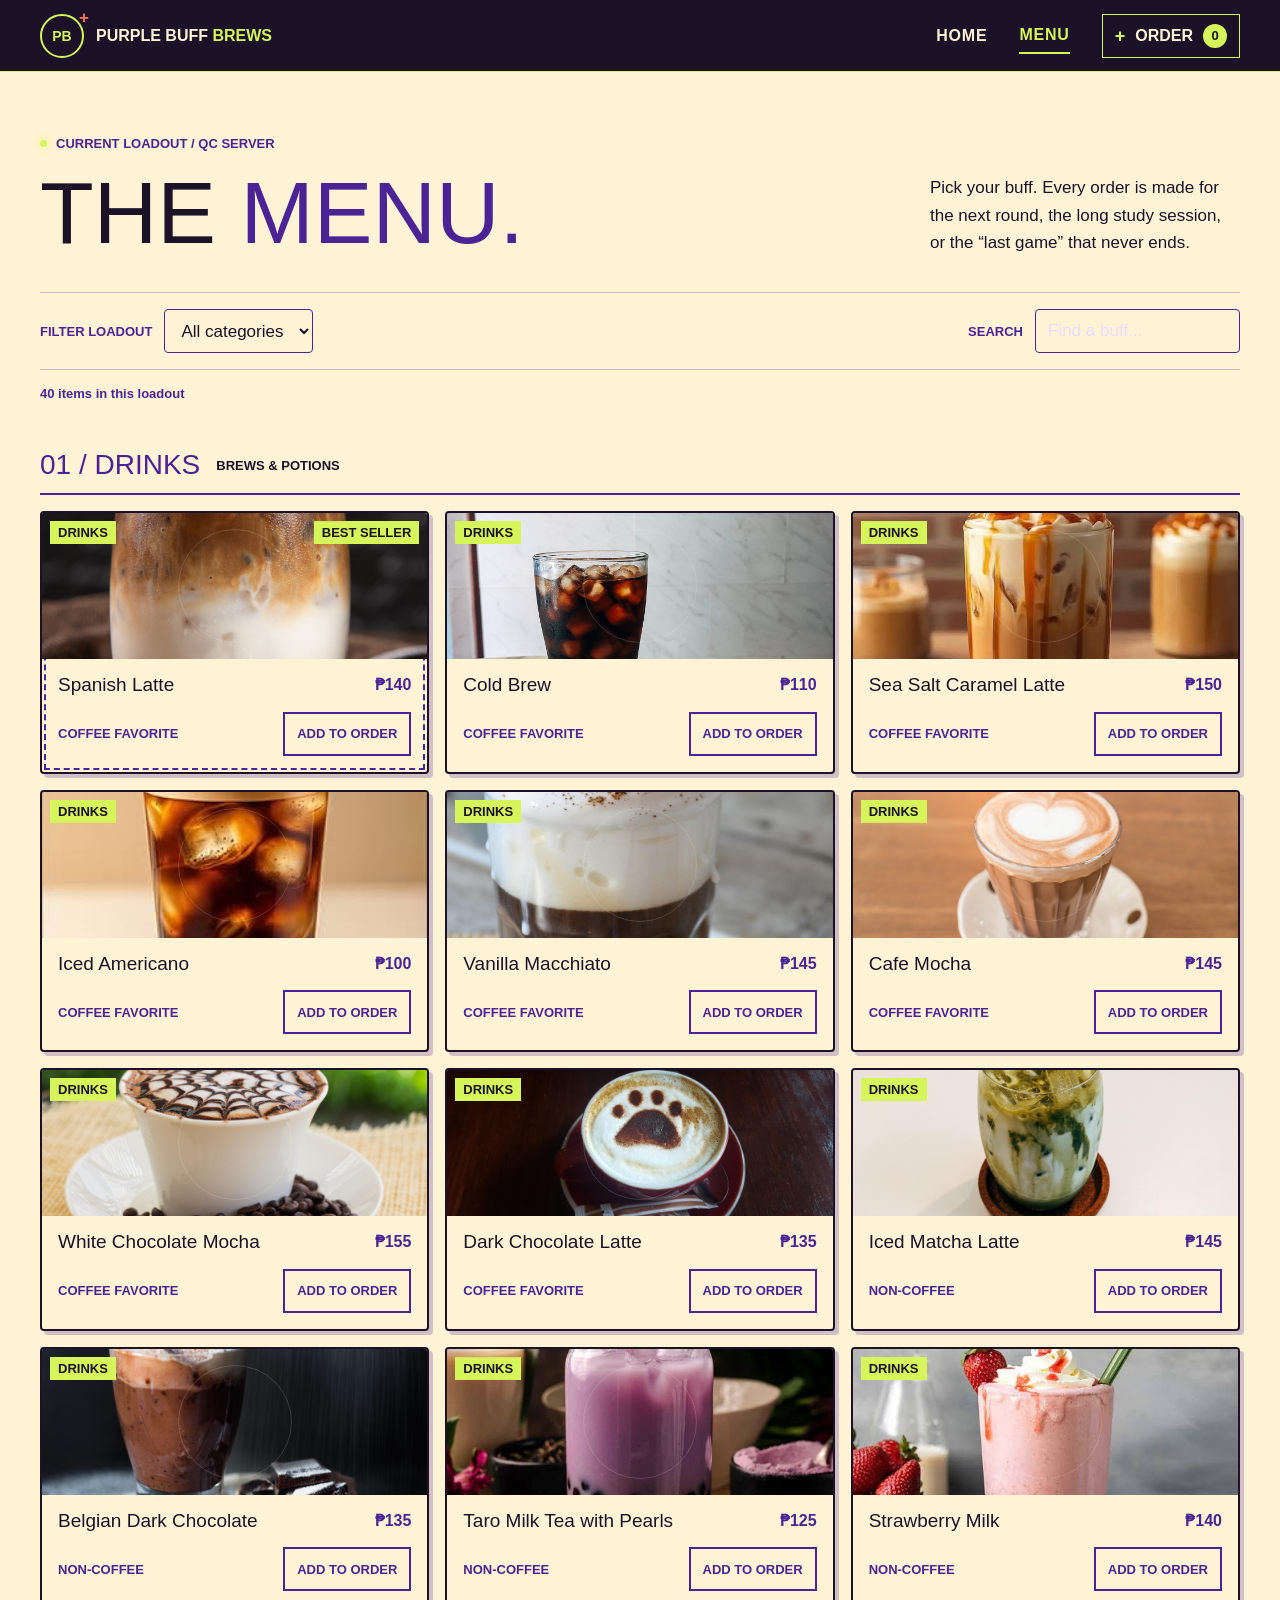
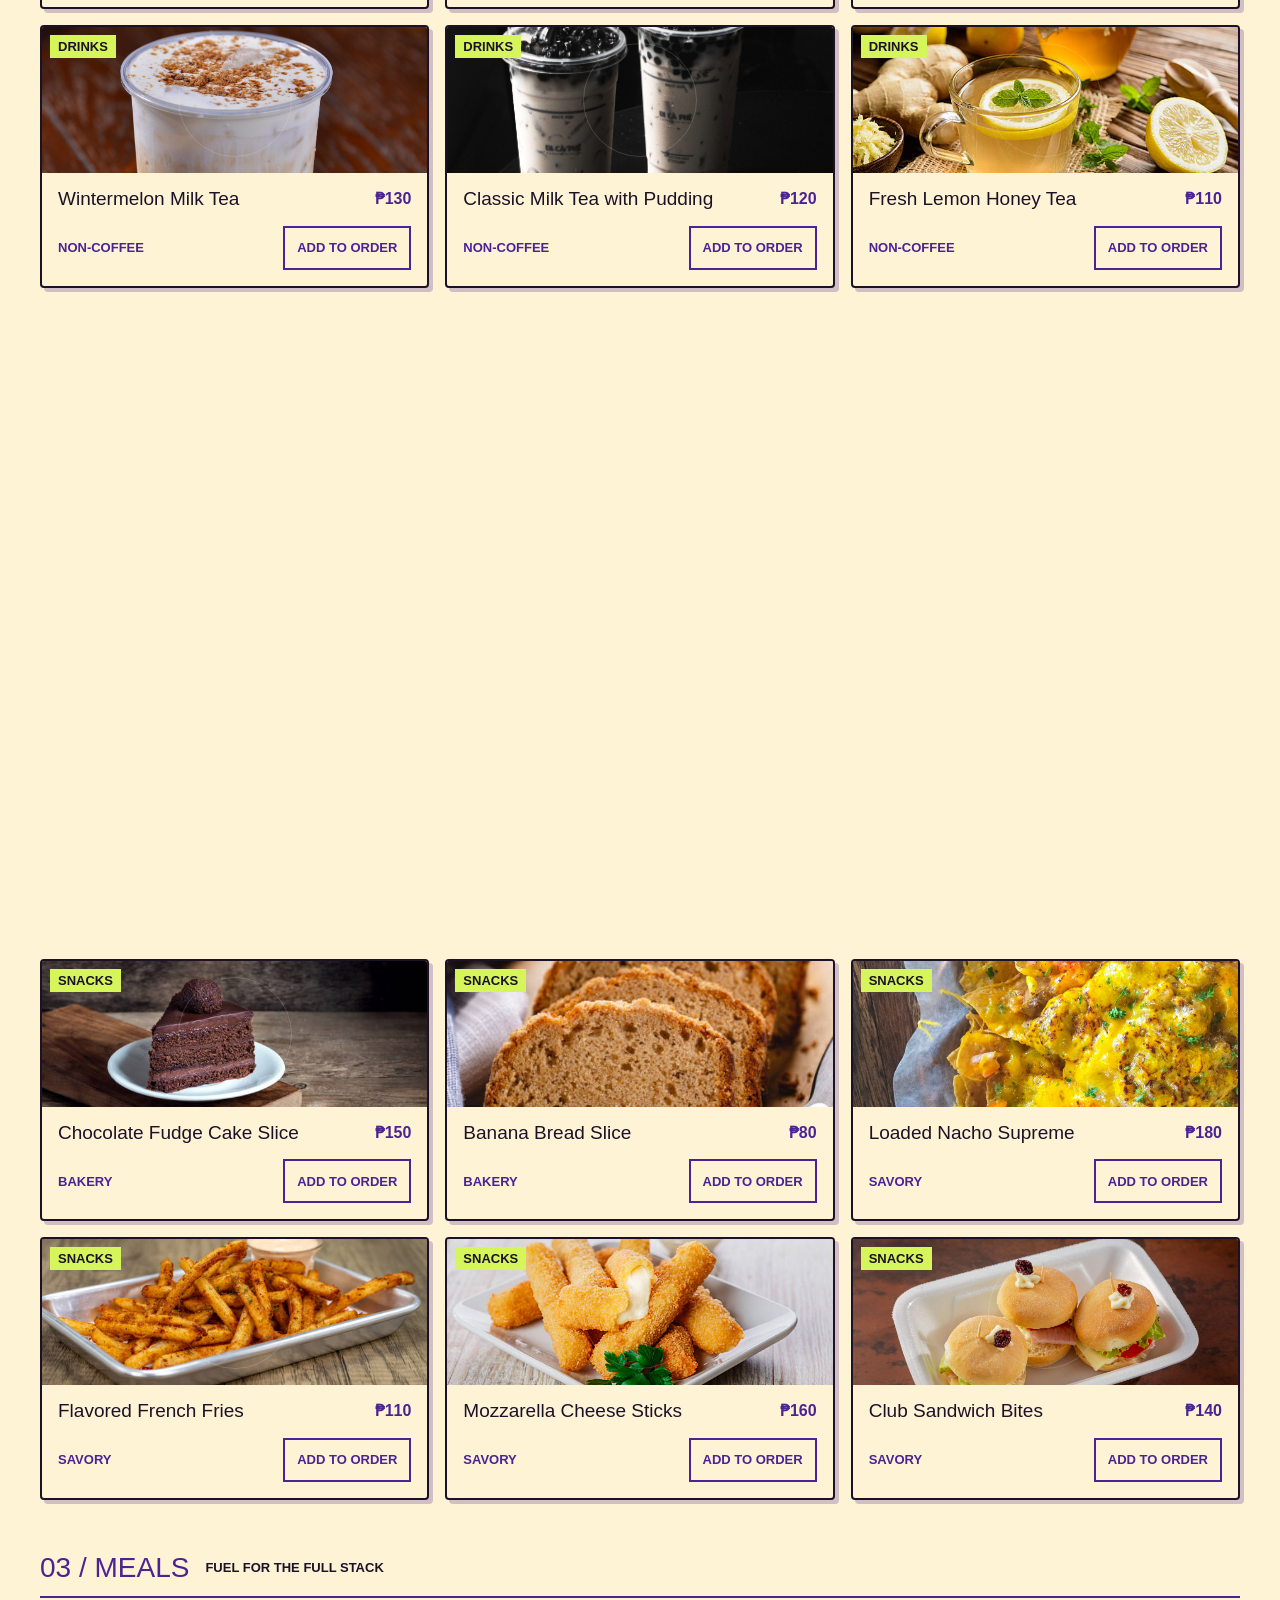
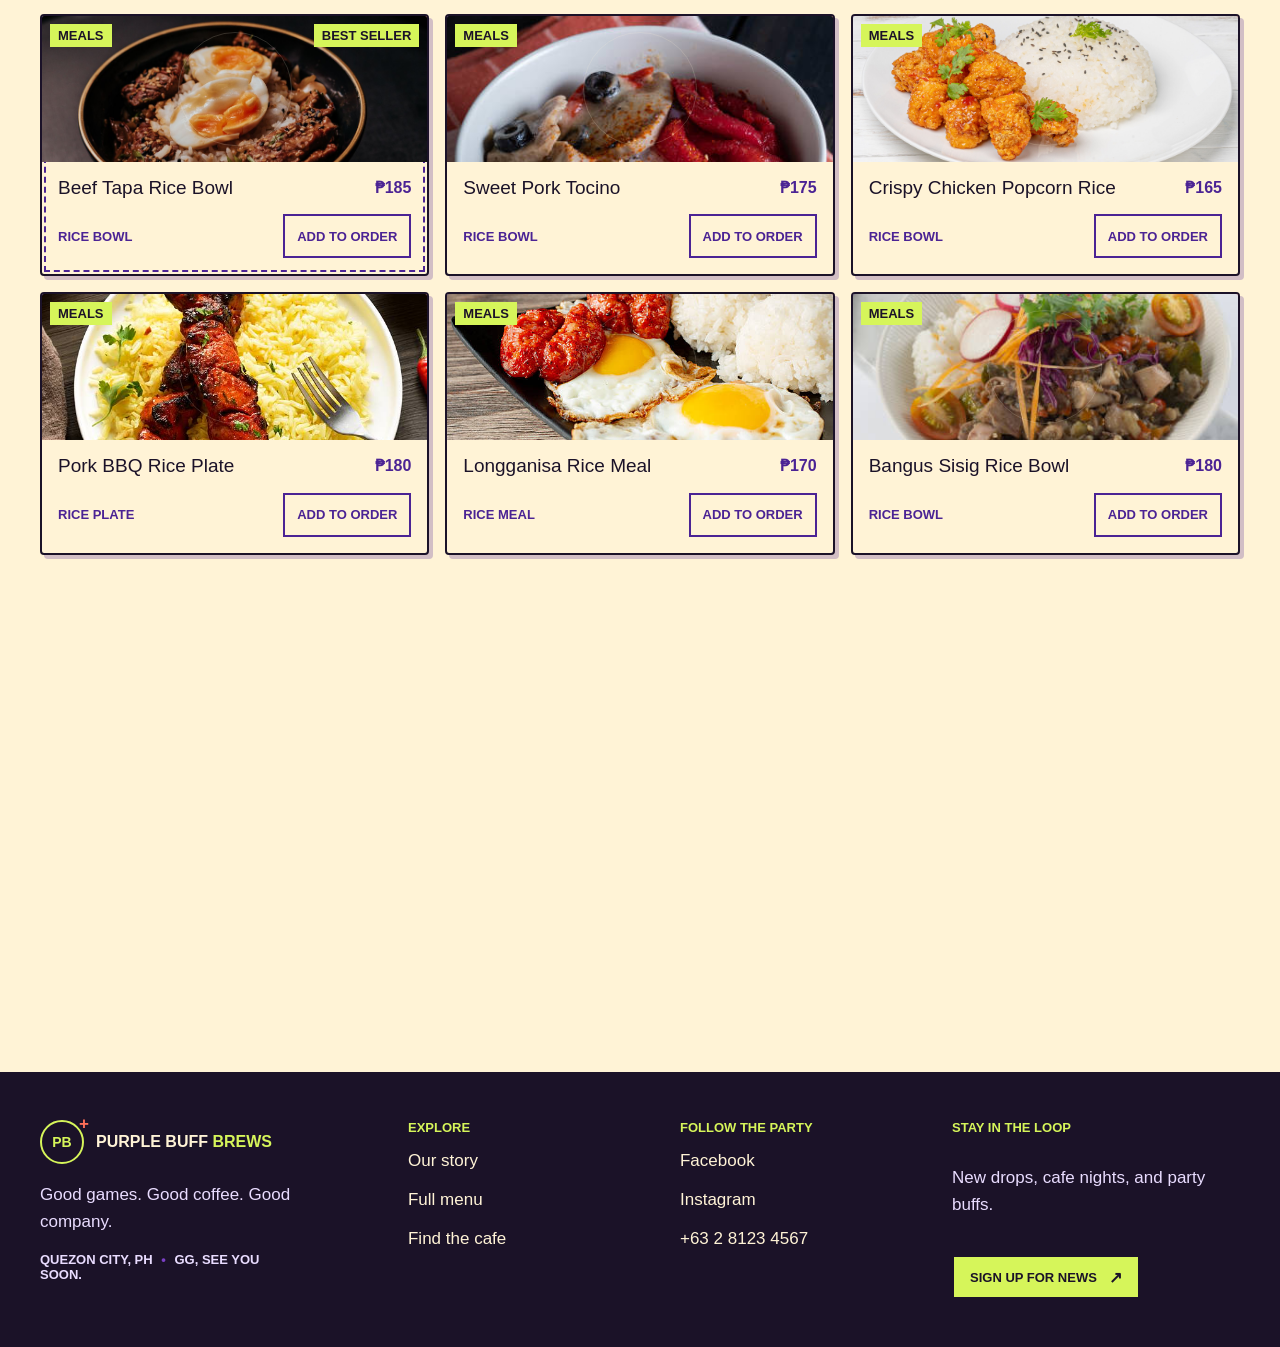
==== commit 895dcfba: "remove 4 emoji-only cards" ====
--- a/menu.html
+++ b/menu.html
@@ -195,25 +195,9 @@
                     <div class="menu-card-art"><span aria-hidden="true">🍝</span><span class="card-category">MEALS</span></div>
                     <div class="menu-card-body"><div class="menu-card-heading"><h2>Chicken Alfredo Pasta</h2><span class="menu-card-price">₱205</span></div><p class="menu-card-description" id="chicken-alfredo-pasta-description">Tender grilled chicken breast served over creamy garlic-parmesan pasta with garlic bread.</p><div class="menu-card-action"><span>PASTA</span><button class="add-button" type="button" onclick="addToOrder('chicken-alfredo-pasta')">ADD TO ORDER</button></div></div>
                 </article>
-                <article class="menu-card" id="spicy-arrabbiata-pasta" data-name="Spicy Arrabbiata Pasta" data-price="180" data-category="meals" data-search="spicy arrabbiata pasta tangy tomato based garlic chili flakes basil meal pasta">
-                    <div class="menu-card-art"><span aria-hidden="true">🌶️</span><span class="card-category">MEALS</span></div>
-                    <div class="menu-card-body"><div class="menu-card-heading"><h2>Spicy Arrabbiata Pasta</h2><span class="menu-card-price">₱180</span></div><p class="menu-card-description" id="spicy-arrabbiata-pasta-description">Tangy tomato-based pasta tossed with garlic, chili flakes, and fresh basil leaves.</p><div class="menu-card-action"><span>PASTA</span><button class="add-button" type="button" onclick="addToOrder('spicy-arrabbiata-pasta')">ADD TO ORDER</button></div></div>
-                </article>
-                <article class="menu-card" id="classic-clubhouse-sandwich" data-name="Classic Clubhouse Sandwich" data-price="185" data-category="meals" data-search="classic clubhouse sandwich triple decker toasted sandwich chicken salad ham cheese lettuce tomato egg meal">
-                    <div class="menu-card-art"><span aria-hidden="true">🥪</span><span class="card-category">MEALS</span></div>
-                    <div class="menu-card-body"><div class="menu-card-heading"><h2>Classic Clubhouse Sandwich</h2><span class="menu-card-price">₱185</span></div><p class="menu-card-description" id="classic-clubhouse-sandwich-description">Triple-decker toasted sandwich filled with chicken salad, ham, cheese, lettuce, tomato, and egg.</p><div class="menu-card-action"><span>SANDWICH</span><button class="add-button" type="button" onclick="addToOrder('classic-clubhouse-sandwich')">ADD TO ORDER</button></div></div>
-                </article>
-                <article class="menu-card" id="classic-cheeseburger" data-name="Classic Cheeseburger" data-price="210" data-category="meals" data-search="classic cheeseburger juicy beef patty melted cheddar cheese house sauce pickles brioche bun meal burger">
-                    <div class="menu-card-art"><span aria-hidden="true">🍔</span><span class="card-category">MEALS</span></div>
-                    <div class="menu-card-body"><div class="menu-card-heading"><h2>Classic Cheeseburger</h2><span class="menu-card-price">₱210</span></div><p class="menu-card-description" id="classic-cheeseburger-description">Juicy beef patty smashed with melted cheddar cheese, house sauce, and pickles on a brioche bun.</p><div class="menu-card-action"><span>BURGER</span><button class="add-button" type="button" onclick="addToOrder('classic-cheeseburger')">ADD TO ORDER</button></div></div>
-                </article>
                 <article class="menu-card" id="crispy-chicken-burger" data-name="Crispy Chicken Burger" data-price="195" data-category="meals" data-search="crispy chicken burger golden fried chicken fillet coleslaw garlic mayo toasted bun meal burger">
                     <div class="menu-card-art"><span aria-hidden="true">🍔</span><span class="card-category">MEALS</span></div>
                     <div class="menu-card-body"><div class="menu-card-heading"><h2>Crispy Chicken Burger</h2><span class="menu-card-price">₱195</span></div><p class="menu-card-description" id="crispy-chicken-burger-description">Golden fried chicken fillet topped with coleslaw and garlic mayo inside a toasted bun.</p><div class="menu-card-action"><span>BURGER</span><button class="add-button" type="button" onclick="addToOrder('crispy-chicken-burger')">ADD TO ORDER</button></div></div>
-                </article>
-                <article class="menu-card" id="bacon-mushroom-melt" data-name="Bacon Mushroom Melt" data-price="220" data-category="meals" data-search="bacon mushroom melt beef patty mushrooms crispy bacon swiss cheese meal burger">
-                    <div class="menu-card-art"><span aria-hidden="true">🍔</span><span class="card-category">MEALS</span></div>
-                    <div class="menu-card-body"><div class="menu-card-heading"><h2>Bacon Mushroom Melt</h2><span class="menu-card-price">₱220</span></div><p class="menu-card-description" id="bacon-mushroom-melt-description">Beef patty loaded with sautéed mushrooms, crispy bacon strips, and melted swiss cheese.</p><div class="menu-card-action"><span>BURGER</span><button class="add-button" type="button" onclick="addToOrder('bacon-mushroom-melt')">ADD TO ORDER</button></div></div>
                 </article>
             </div>
 
--- a/style.css
+++ b/style.css
@@ -1,30 +1,38 @@
 :root {
-    --color-purple: #7439b5;
-    --color-purple-bright: #bd8cff;
-    --color-bg: #241333;
-    --color-bg-raised: #3a1b4c;
-    --color-card: #fff1d2;
-    --color-accent: #d4f46e;
-    --color-accent-warm: #ff795f;
-    --color-text: #fff6df;
-    --color-muted: #d5c4dc;
-    --color-line: #795b8c;
-    --color-cream: #fff1d2;
-    --color-ink: #271431;
-    --color-violet-deep: #351642;
-    --color-pink: #ff9ab5;
-    --color-overlay: rgb(39 20 49 / 75%);
-    --color-overlay-soft: rgb(39 20 49 / 10%);
+    --purple-900: #1e1033;
+    --purple-700: #4b2394;
+    --purple-500: #7a3fc4;
+    --lavender: #e9dcff;
+    --lime: #d6f55a;
+    --coral: #ff6f59;
+    --cream: #fff3d6;
+    --ink: #1b1228;
+    --font-display: "Barlow Condensed", sans-serif;
+    --font-body: "Barlow", sans-serif;
+    --font-script: "Yellowtail", cursive;
+    --color-purple: var(--purple-700);
+    --color-purple-bright: var(--purple-500);
+    --color-bg: var(--purple-900);
+    --color-bg-raised: var(--purple-700);
+    --color-card: var(--cream);
+    --color-accent: var(--lime);
+    --color-accent-warm: var(--coral);
+    --color-text: var(--cream);
+    --color-muted: var(--lavender);
+    --color-line: var(--lavender);
+    --color-cream: var(--cream);
+    --color-ink: var(--ink);
+    --color-violet-deep: var(--purple-900);
+    --color-pink: var(--coral);
+    --color-overlay: rgb(27 18 40 / 35%);
+    --color-overlay-soft: rgb(27 18 40 / 5%);
     --color-overlay-hover: rgb(255 255 255 / 5%);
     --color-grid: color-mix(in srgb, var(--color-text) 3%, transparent);
-    --font-display: 'Anton', sans-serif;
-    --font-body: 'DM Sans', sans-serif;
-    --font-script: 'Caveat', cursive;
-    --font-size-body: 1rem;
-    --font-size-small: .75rem;
-    --font-size-nav: .875rem;
+    --font-size-body: 1.0625rem;
+    --font-size-small: .8125rem;
+    --font-size-nav: 1rem;
     --font-size-item: 1.1875rem;
-    --font-size-description: .875rem;
+    --font-size-description: 1.0625rem;
     --font-size-price: 1rem;
     --line-body: 1.6;
     --line-display: 1.08;
@@ -307,6 +315,7 @@
 
 @media (prefers-reduced-motion: reduce) {
     *, *::before, *::after { scroll-behavior: auto !important; animation-duration: .01ms !important; animation-iteration-count: 1 !important; transition-duration: .01ms !important; }
+    .home-page .hero-slide, .home-page .hero-slide.is-active { animation: none !important; transform: none !important; transition: none !important; }
 }
 
 /* Poster-style layout overrides for the existing cafe pages. */
@@ -484,6 +493,188 @@
 .motion-enabled .is-visible { opacity: 1; transform: translateY(0); }
 @keyframes nav-underline { from { transform: scaleX(0); transform-origin: left; } to { transform: scaleX(1); transform-origin: left; } }
 
+.home-page {
+    background: var(--cream);
+    color: var(--ink);
+    font-size: 17px;
+    line-height: 1.55;
+}
+
+.home-page .site-header {
+    min-height: 92px;
+    padding-inline: max(6vw, calc((100% - var(--content-width)) / 2));
+    border: 0;
+    background: var(--purple-900);
+}
+
+.home-page .brand-lockup { gap: 12px; }
+.home-page .brand-mark { width: 48px; height: 48px; border-color: var(--lime); color: var(--cream); }
+.home-page .brand-mark span { color: var(--coral); }
+.home-page .brand-name { color: var(--cream); font-size: 16px; letter-spacing: .06em; }
+.home-page .brand-name b { color: var(--lime); }
+.home-page .site-nav { gap: 32px; }
+.home-page .nav-link { color: var(--cream); font-size: 16px; letter-spacing: .08em; }
+.home-page .nav-link:hover, .home-page .nav-link-active { color: var(--lime); }
+.home-page .nav-link-active::after { height: 2px; background: var(--lime); }
+.home-page .nav-cart { min-height: 46px; border-color: var(--lime); color: var(--cream); font-size: 15px; letter-spacing: .08em; }
+.home-page .nav-cart b { min-width: 24px; height: 24px; background: var(--lime); color: var(--ink); font-size: 13px; }
+.home-page .nav-toggle { border-color: var(--lime); }
+
+.home-page .hero {
+    display: flex;
+    flex-direction: column;
+    gap: 0;
+    min-height: 0;
+    padding: 0;
+    overflow: visible;
+    background: var(--purple-700);
+}
+
+.home-page .hero::before, .home-page .hero-shade, .home-page .hero .art-spark { display: none; }
+.home-page .hero-art {
+    order: -1;
+    flex: auto;
+    width: 100%;
+    min-height: 0;
+    aspect-ratio: 2.75 / 1;
+    overflow: hidden;
+    border: 0;
+    border-radius: 0;
+    background: var(--purple-900);
+}
+.home-page .hero-photo { width: 100%; height: 100%; object-fit: cover; object-position: center 54%; }
+.home-page .hero-slide { z-index: 0; opacity: 0; transform: scale(1); transition: opacity 1s ease; }
+.home-page .hero-slide.is-active { z-index: 1; opacity: 1; animation: hero-slide-zoom 5s linear both; }
+.home-page .hero-badge {
+    top: auto;
+    right: auto;
+    bottom: 28px;
+    left: max(5vw, calc((100% - 1160px) / 2));
+    width: clamp(132px, 13vw, 176px);
+    padding: 20px;
+    border: 2px solid var(--ink);
+    border-radius: 0;
+    outline: 0;
+    clip-path: polygon(50% 0%, 59% 10%, 73% 4%, 78% 17%, 93% 17%, 91% 32%, 100% 42%, 91% 53%, 97% 68%, 82% 74%, 82% 89%, 66% 87%, 55% 100%, 45% 90%, 30% 97%, 24% 82%, 9% 82%, 12% 66%, 0% 56%, 10% 45%, 4% 30%, 20% 25%, 19% 10%, 36% 13%);
+    background: var(--lime);
+    color: var(--ink);
+    box-shadow: 5px 5px 0 var(--ink);
+    transform: rotate(-7deg);
+}
+@keyframes hero-slide-zoom { from { transform: scale(1); } to { transform: scale(1.05); } }
+.home-page .hero-badge span, .home-page .hero-badge small { font-size: 13px; }
+.home-page .hero-badge strong { margin-block: 9px; font-size: clamp(24px, 2.6vw, 34px); line-height: .98; }
+.home-page .hero-copy {
+    display: grid;
+    grid-template-columns: minmax(220px, .8fr) minmax(0, 1.2fr);
+    align-items: center;
+    gap: clamp(36px, 7vw, 104px);
+    width: 100%;
+    max-width: none;
+    padding: clamp(56px, 6vw, 84px) max(6vw, calc((100% - 1120px) / 2));
+    background: var(--purple-700);
+    color: var(--cream);
+}
+.home-page .hero-stamp {
+    position: relative;
+    width: min(100%, 310px);
+    height: auto;
+    aspect-ratio: 1;
+    margin: 0 auto;
+    border: 2px dotted var(--cream);
+    outline: 2px solid var(--cream);
+    outline-offset: -12px;
+    color: var(--cream);
+    font-size: 19px;
+    transform: none;
+}
+.home-page .hero-stamp::before { position: absolute; inset: 12px; border: 1px solid var(--cream); border-radius: 50%; content: ''; }
+.home-page .hero-stamp b { color: var(--lime); font-size: 64px; }
+.home-page .hero-stamp small { z-index: 1; color: var(--cream); font-size: 13px; }
+.home-page .hero-copy-content { min-width: 0; max-width: 650px; }
+.home-page .hero .eyebrow { gap: 10px; margin-bottom: 14px; color: var(--lime); font-size: 14px; letter-spacing: .08em; }
+.home-page .status-dot { width: 9px; height: 9px; }
+.home-page .hero h1 { margin: 0; color: var(--cream); font-size: clamp(54px, 6vw, 82px); font-weight: 800; letter-spacing: .07em; line-height: .98; }
+.home-page .hero h1 > span:first-child { color: var(--lime); }
+.home-page .hero-period { color: var(--coral); }
+.home-page .hero-tagline { margin: 12px 0; color: var(--coral); font: 32px/1.25 var(--font-script); }
+.home-page .hero-description { max-width: 590px; color: var(--cream); font-size: 18px; font-weight: 500; line-height: 1.55; }
+.home-page .hero-actions { gap: 12px; margin-top: 24px; }
+.home-page .button { min-height: 54px; gap: 18px; padding-inline: 22px; font-size: 15px; letter-spacing: .08em; }
+.home-page .button-primary { border: 0; background: var(--lime); color: var(--ink); box-shadow: none; }
+.home-page .button-primary:hover { background: var(--coral); }
+.home-page .button-primary span { color: var(--ink); }
+.home-page .button-quiet { border-color: var(--cream); color: var(--cream); }
+.home-page .hero-social { display: flex; align-items: center; gap: 4px; margin-top: 19px; color: var(--cream); font: 700 13px var(--font-display); letter-spacing: .08em; }
+.home-page .hero-social a { display: grid; place-items: center; width: 24px; height: 24px; }
+.home-page .hero-social img { display: block; width: 20px; height: 20px; object-fit: contain; }
+.home-page .hero-social > span { margin-left: 7px; }
+.home-page .hero-meta { gap: 34px; margin-top: 20px; }
+.home-page .hero-meta > div { gap: 5px; }
+.home-page .hero-meta .meta-label { color: var(--lavender); font-size: 13px; letter-spacing: .08em; }
+.home-page .hero-meta strong { color: var(--cream); font-size: 15px; font-weight: 600; }
+.home-page .scroll-cue { display: none; }
+
+.home-page .hours-ribbon {
+    min-height: 92px;
+    background: var(--coral);
+    color: var(--ink);
+    background-image: none;
+}
+.home-page .hours-ribbon span { font-size: 14px; letter-spacing: .08em; }
+.home-page .hours-ribbon span b { font-size: 17px; }
+.home-page .hours-ribbon strong { font-size: 30px; letter-spacing: .08em; }
+.home-page .story-section {
+    display: block;
+    width: 100%;
+    padding: 72px max(6vw, calc((100% - var(--content-width)) / 2));
+    background: var(--cream);
+}
+.home-page .section-index { margin-bottom: 16px; color: var(--purple-700); font-size: 13px; letter-spacing: .08em; }
+.home-page .story-content { max-width: 820px; margin-inline: auto; }
+.home-page .story-content .eyebrow, .home-page .photo-strip-heading .eyebrow { color: var(--purple-700); font-size: 26px; }
+.home-page .story-content h2 { color: var(--ink); font-size: clamp(42px, 5vw, 64px); letter-spacing: .06em; }
+.home-page .story-content h2 span { color: var(--purple-700); }
+.home-page .story-content > p:not(.eyebrow) { color: var(--ink); font-size: 18px; font-weight: 500; line-height: 1.55; }
+.home-page .text-link { font-size: 15px; letter-spacing: .08em; }
+
+.home-page .party-divider {
+    min-height: 54px;
+    border-block: 5px solid var(--lavender);
+    background: var(--purple-700);
+    color: var(--cream);
+    font-size: 13px;
+    letter-spacing: .08em;
+}
+.home-page .featured-section { padding-block: 80px; background: var(--lime); }
+.home-page .featured-section .eyebrow, .home-page .featured-section .item-type { color: var(--purple-700); font-size: 13px; letter-spacing: .08em; }
+.home-page .section-heading h2 { font-size: clamp(38px, 4vw, 54px); letter-spacing: .07em; }
+.home-page .featured-grid { gap: 24px; }
+.home-page .featured-card { overflow: hidden; border: 1px solid var(--ink); box-shadow: none; }
+.home-page .featured-card:hover { transform: translateY(-4px); box-shadow: 0 8px 18px rgb(27 18 40 / 14%); }
+.home-page .featured-visual { min-height: 250px; }
+.home-page .visual-tag { font-size: 13px; letter-spacing: .08em; }
+.home-page .featured-info h3 { font-size: 21px; font-weight: 700; letter-spacing: .04em; text-transform: uppercase; }
+.home-page .item-price { font-size: 17px; }
+.home-page .featured-card > p { font-size: 17px; font-weight: 500; line-height: 1.55; }
+.home-page .photo-strip { padding-block: 80px; background: var(--lavender); color: var(--ink); }
+.home-page .photo-strip-heading .eyebrow { color: var(--purple-700); }
+.home-page .photo-strip-heading h2 { font-size: clamp(36px, 4vw, 54px); letter-spacing: .07em; }
+.home-page .photo-strip-heading h2 span { color: var(--coral); }
+.home-page .photo-carousel { border: 0; box-shadow: none; }
+.home-page .carousel-caption { background: var(--purple-900); font-size: 13px; letter-spacing: .08em; }
+.home-page .visit-section { background: var(--purple-700); }
+.home-page .visit-inner { padding-block: 80px; }
+.home-page .visit-copy .eyebrow { font-size: 13px; }
+.home-page .visit-copy h2 { font-size: clamp(42px, 5vw, 64px); letter-spacing: .06em; }
+.home-page .visit-copy > p:not(.eyebrow), .home-page .detail-block strong { font-size: 17px; font-weight: 500; line-height: 1.55; }
+.home-page .meta-label, .home-page .detail-block a, .home-page .open-note { font-size: 13px; letter-spacing: .08em; }
+.home-page .site-footer { padding-block: 64px; background: var(--purple-900); }
+.home-page .footer-brand > p, .home-page .footer-signup > p { color: var(--lavender); font-size: 17px; }
+.home-page .footer-note, .home-page .footer-links strong, .home-page .footer-signup > strong { font-size: 13px; letter-spacing: .08em; }
+.home-page .footer-links a { font-size: 16px; }
+.home-page .footer-signup .button { background: var(--lime); color: var(--ink); }
+
 @media (max-width: 850px) {
     .site-footer { grid-template-columns: repeat(2, minmax(0, 1fr)); gap: var(--space-5); }
     .story-section { grid-template-columns: minmax(0, .55fr) 2fr .65fr; gap: var(--space-4); }
@@ -557,4 +748,64 @@
     .visit-details { grid-template-columns: minmax(0, 1fr); }
     .menu-card { grid-template-columns: 5.75rem minmax(0, 1fr); }
     .order-totals { align-items: start; flex-direction: column; }
+}
+
+@media (max-width: 1024px) {
+    .home-page .hero-copy { gap: 40px; }
+    .home-page .hero-stamp { width: min(100%, 260px); }
+    .home-page .hero-art { aspect-ratio: 2.4 / 1; }
+}
+
+@media (max-width: 850px) {
+    .home-page .site-header { padding-inline: 5%; }
+    .home-page .site-nav { gap: 22px; }
+    .home-page .hero-art { transform: none; }
+    .home-page .hero-copy { grid-template-columns: minmax(170px, .7fr) minmax(0, 1.3fr); gap: 30px; }
+    .home-page .hero-stamp { width: min(100%, 220px); }
+    .home-page .hero-stamp b { font-size: 52px; }
+    .home-page .featured-grid { grid-template-columns: repeat(2, minmax(0, 1fr)); }
+    .home-page .site-footer { grid-template-columns: repeat(2, minmax(0, 1fr)); }
+}
+
+@media (max-width: 767px) {
+    .home-page .site-header { min-height: 72px; padding-inline: 20px; }
+    .home-page .brand-mark { width: 42px; height: 42px; }
+    .home-page .brand-name { font-size: 14px; }
+    .home-page .hero-art { aspect-ratio: 4 / 3; transform: none; }
+    .home-page .hero-photo { object-position: center 52%; }
+    .home-page .hero-badge { bottom: 18px; left: 22px; width: clamp(104px, 30vw, 132px); padding: 13px; }
+    .home-page .hero-badge span, .home-page .hero-badge small { display: block; font-size: 12px; }
+    .home-page .hero-badge strong { margin-block: 5px; font-size: clamp(18px, 6vw, 24px); }
+    .home-page .hero-copy { grid-template-columns: minmax(0, 1fr); gap: 28px; padding: 48px 22px; }
+    .home-page .hero-stamp { width: 164px; }
+    .home-page .hero-stamp b { font-size: 44px; }
+    .home-page .hero-stamp small { font-size: 12px; }
+    .home-page .hero h1 { font-size: clamp(48px, 13vw, 66px); }
+    .home-page .hero-tagline { font-size: 28px; }
+    .home-page .hero-actions { gap: 8px; }
+    .home-page .hero-actions .button { flex: 1 1 145px; min-height: 50px; gap: 8px; padding-inline: 12px; font-size: 14px; }
+    .home-page .hero-meta { flex-direction: row; flex-wrap: wrap; gap: 16px 24px; }
+    .home-page .hours-ribbon { min-height: 0; gap: 8px 18px; padding: 18px 16px; }
+    .home-page .hours-ribbon strong { font-size: 23px; }
+    .home-page .story-section, .home-page .featured-section, .home-page .photo-strip { padding: 48px 22px; }
+    .home-page .story-content h2, .home-page .visit-copy h2 { font-size: clamp(40px, 10vw, 54px); }
+    .home-page .section-heading { align-items: start; }
+    .home-page .section-heading h2 { font-size: clamp(36px, 9vw, 46px); }
+    .home-page .featured-grid { grid-template-columns: minmax(0, 1fr); }
+    .home-page .featured-visual { min-height: 225px; }
+    .home-page .photo-strip-heading { align-items: start; }
+    .home-page .photo-carousel { aspect-ratio: 1.2 / 1; }
+    .home-page .visit-inner { padding-block: 48px; }
+    .home-page .visit-details { grid-template-columns: minmax(0, 1fr); }
+    .home-page .site-footer { gap: 28px 18px; padding: 48px 22px; }
+    .home-page .footer-brand, .home-page .footer-signup { grid-column: 1 / -1; }
+    .home-page .footer-signup .button { width: 100%; justify-content: space-between; }
+}
+
+@media (max-width: 390px) {
+    .home-page .hero-copy { padding-inline: 18px; }
+    .home-page .hero .eyebrow { font-size: 13px; }
+    .home-page .hero-meta { flex-direction: column; gap: 12px; }
+    .home-page .site-footer { grid-template-columns: minmax(0, 1fr); }
+    .home-page .footer-brand, .home-page .footer-signup { grid-column: auto; }
 }
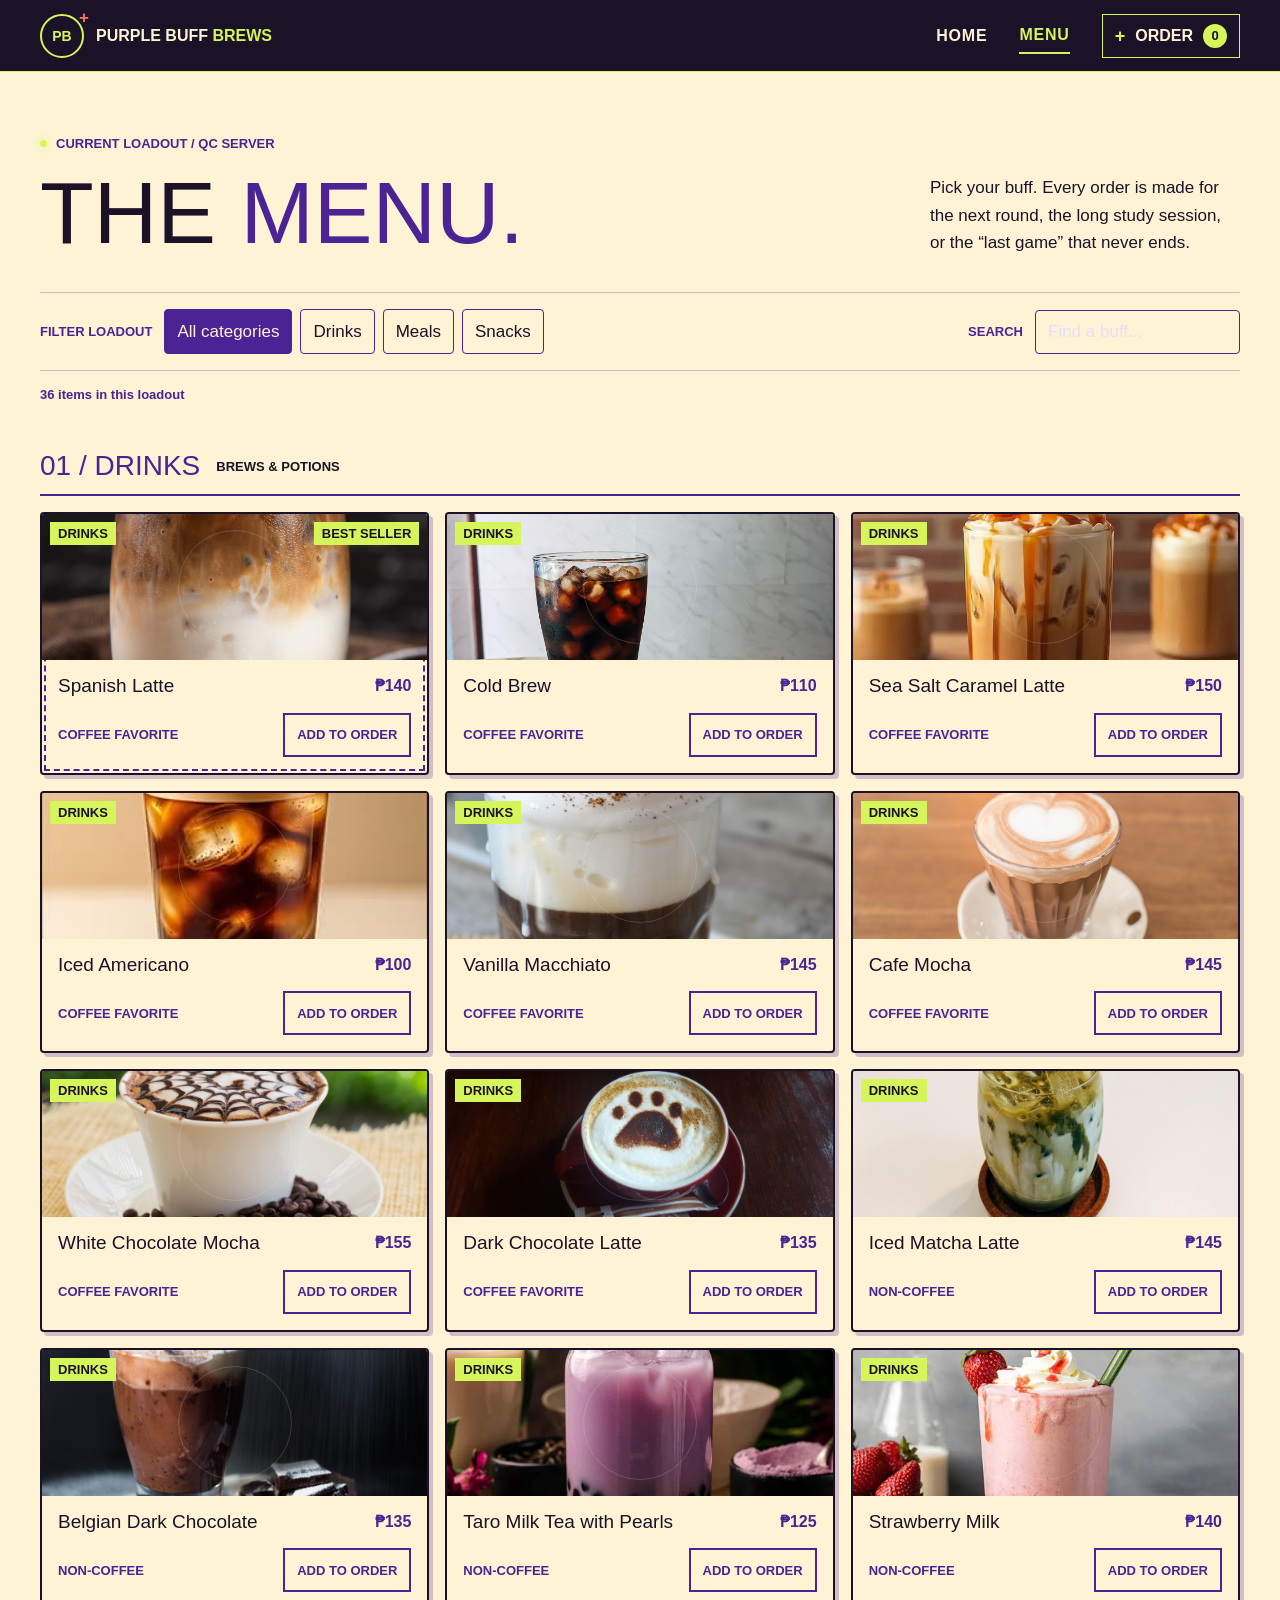
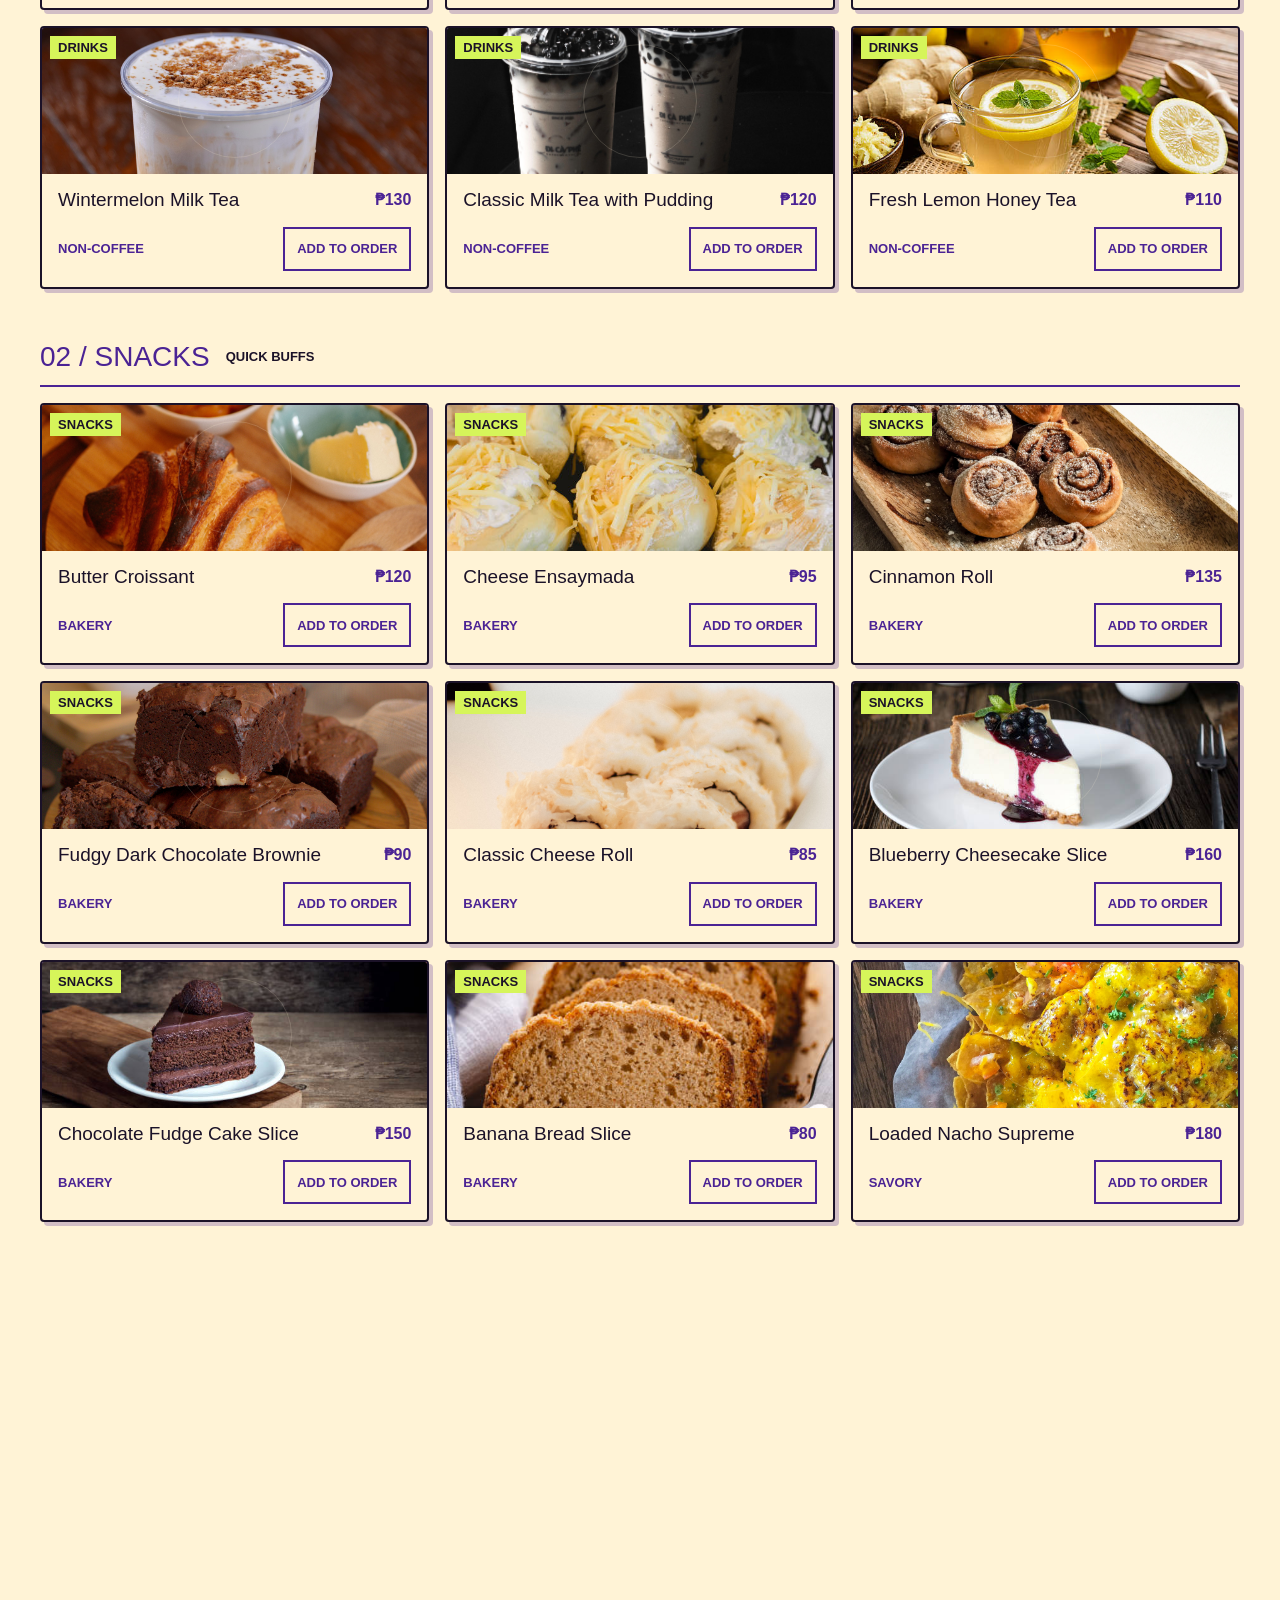
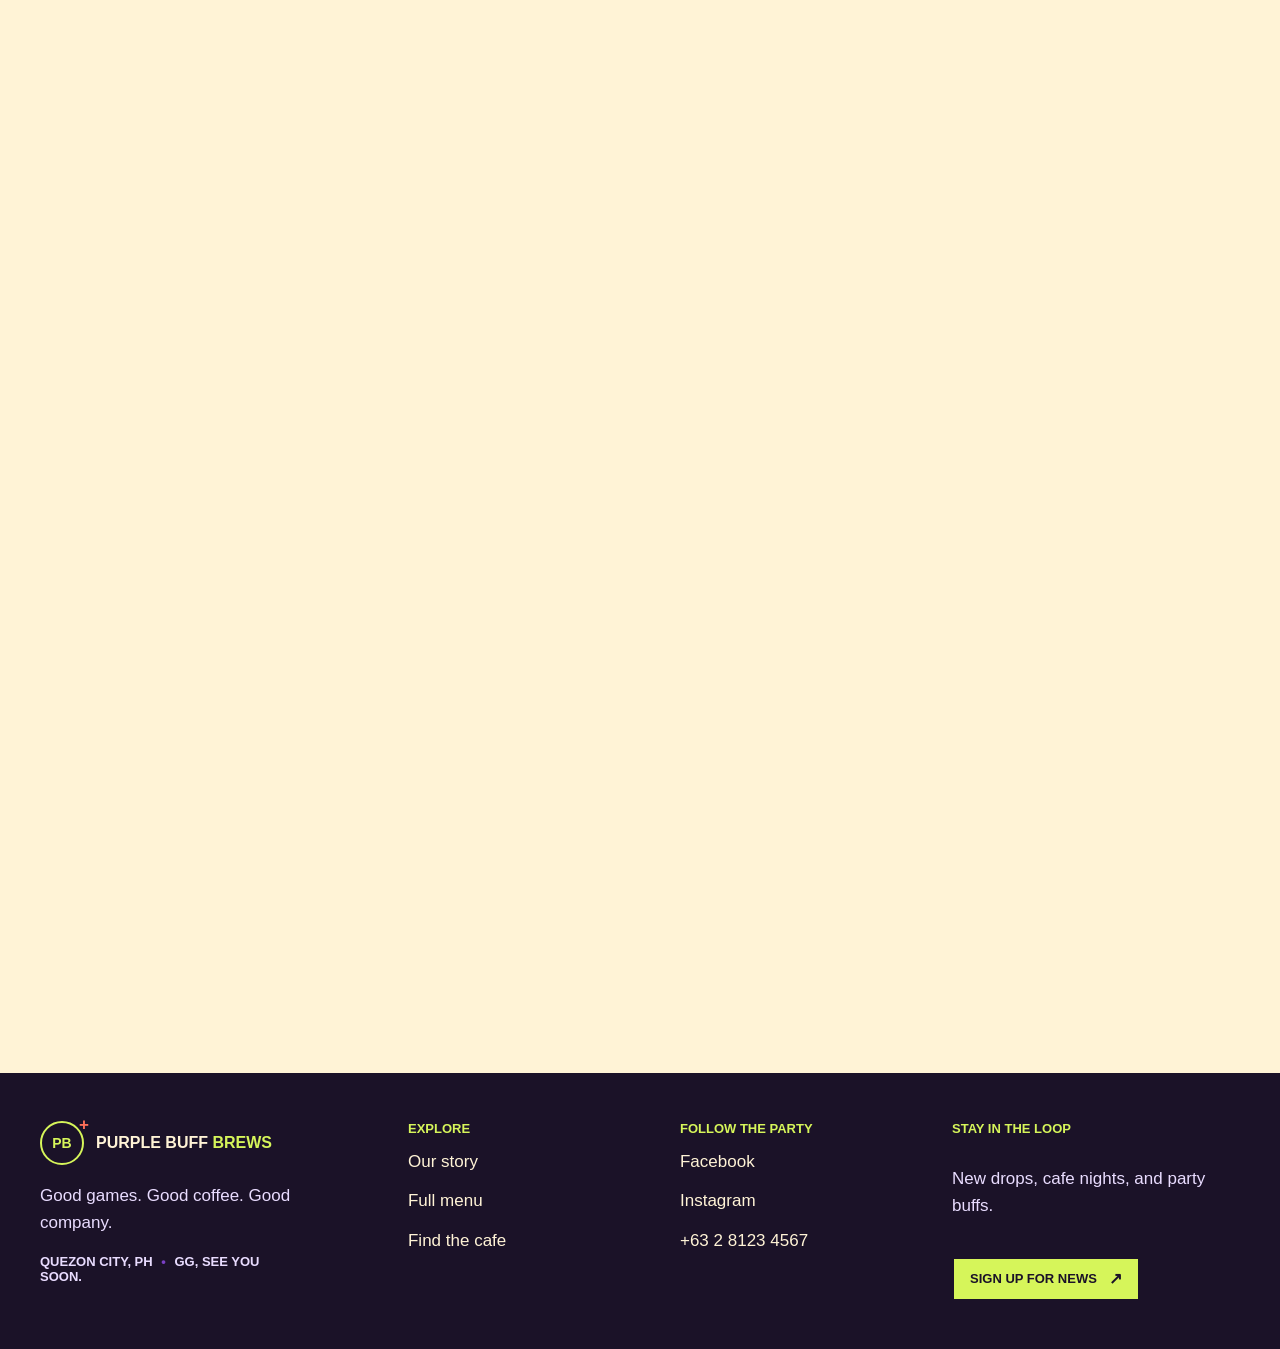
==== commit 4c9d6255: "Changed dropdown into clickable categories" ====
--- a/menu.html
+++ b/menu.html
@@ -36,20 +36,20 @@
         <section class="section-shell" aria-label="Cafe menu">
             <div class="menu-controls">
                 <div class="control-group">
-                    <label for="category-filter">FILTER LOADOUT</label>
-                    <select id="category-filter" onchange="filterMenu()">
-                        <option value="all">All categories</option>
-                        <option value="drinks">Drinks</option>
-                        <option value="meals">Meals</option>
-                        <option value="snacks">Snacks</option>
-                    </select>
+                    <span class="control-label">FILTER LOADOUT</span>
+                    <div class="category-filter-buttons" role="group" aria-label="Filter menu by category">
+                        <button class="category-filter-button" type="button" data-category-filter="all" aria-pressed="true" onclick="setCategoryFilter('all')">All categories</button>
+                        <button class="category-filter-button" type="button" data-category-filter="drinks" aria-pressed="false" onclick="setCategoryFilter('drinks')">Drinks</button>
+                        <button class="category-filter-button" type="button" data-category-filter="meals" aria-pressed="false" onclick="setCategoryFilter('meals')">Meals</button>
+                        <button class="category-filter-button" type="button" data-category-filter="snacks" aria-pressed="false" onclick="setCategoryFilter('snacks')">Snacks</button>
+                    </div>
                 </div>
                 <div class="control-group">
                     <label for="menu-search">SEARCH</label>
                     <input id="menu-search" type="search" placeholder="Find a buff..." oninput="searchMenu()" autocomplete="off">
                 </div>
             </div>
-            <p class="filter-status" id="filter-status" aria-live="polite">40 items in this loadout</p>
+            <p class="filter-status" id="filter-status" aria-live="polite">36 items in this loadout</p>
 
             <div class="menu-grid" id="menu-grid">
                 <h2 class="category-divider" data-menu-category="drinks">01 / DRINKS <span>BREWS & POTIONS</span></h2>
--- a/style.css
+++ b/style.css
@@ -181,12 +181,11 @@
 .menu-intro > p { max-width: 310px; margin: 0 0 4px; color: var(--color-muted); font-size: 13px; line-height: 1.8; }
 .menu-controls { display: flex; align-items: center; justify-content: space-between; gap: 16px; padding: 17px 0; border-top: 1px solid var(--color-line); border-bottom: 1px solid var(--color-line); }
 .control-group { display: flex; align-items: center; gap: 10px; }
-.control-group label { color: var(--color-muted); font: 700 9px var(--font-display); }
-.control-group select, .control-group input { height: 40px; border: 1px solid var(--color-line); border-radius: var(--radius-small); outline: 0; background: var(--color-bg-raised); color: var(--color-text); }
-.control-group select { min-width: 142px; padding: 0 28px 0 11px; }
+.control-group label, .control-label { color: var(--color-muted); font: 700 9px var(--font-display); }
+.control-group input { height: 40px; border: 1px solid var(--color-line); border-radius: var(--radius-small); outline: 0; background: var(--color-bg-raised); color: var(--color-text); }
 .control-group input { width: 205px; padding: 0 12px; font-size: 12px; }
 .control-group input::placeholder { color: var(--color-muted); }
-.control-group select:focus, .control-group input:focus, .search-active { border-color: var(--color-purple) !important; box-shadow: 0 0 0 2px color-mix(in srgb, var(--color-purple) 13%, transparent); }
+.control-group input:focus, .search-active { border-color: var(--color-purple) !important; box-shadow: 0 0 0 2px color-mix(in srgb, var(--color-purple) 13%, transparent); }
 .filter-status { min-height: 13px; margin: 17px 0 13px; color: var(--color-muted); font: 600 10px var(--font-display); }
 .menu-grid { display: grid; grid-template-columns: repeat(3, minmax(0, 1fr)); gap: 16px; padding-bottom: 55px; }
 .menu-card { display: flex; flex-direction: column; min-width: 0; overflow: hidden; border: 1px solid var(--color-line); border-radius: var(--radius-card); background: var(--color-card); transition: transform 180ms ease, border-color 180ms ease, box-shadow 180ms ease; }
@@ -295,7 +294,6 @@
     .menu-intro > p { font-size: 12px; }
     .menu-controls { flex-wrap: wrap; align-items: stretch; padding: 13px 0; }
     .control-group { flex: 1 1 100%; justify-content: space-between; }
-    .control-group select { flex: 1; }
     .control-group input { width: 72%; }
     .menu-grid { grid-template-columns: 1fr; gap: 12px; }
     .menu-card { display: grid; grid-template-columns: 112px 1fr; }
@@ -446,9 +444,12 @@
 .menu-intro > p { color: var(--color-ink); font-size: var(--font-size-body); line-height: var(--line-body); }
 .menu-controls { gap: var(--space-4); padding-block: var(--space-4); border-color: color-mix(in srgb, var(--color-purple) 28%, transparent); }
 .control-group { gap: var(--space-3); }
-.control-group label, .filter-status { color: var(--color-purple); font: 700 var(--font-size-small) var(--font-display); }
-.control-group select, .control-group input { min-height: 44px; height: auto; border-color: var(--color-purple); background: var(--color-cream); color: var(--color-ink); font-size: var(--font-size-body); }
-.control-group select { padding-inline: var(--space-3); }
+.control-group label, .control-label, .filter-status { color: var(--color-purple); font: 700 var(--font-size-small) var(--font-display); }
+.control-group input { min-height: 44px; height: auto; border-color: var(--color-purple); background: var(--color-cream); color: var(--color-ink); font-size: var(--font-size-body); }
+.category-filter-buttons { display: flex; flex: 1; flex-wrap: wrap; gap: var(--space-2); }
+.category-filter-button { min-height: 44px; padding: var(--space-2) var(--space-3); border: 1px solid var(--color-purple); border-radius: var(--radius-small); background: var(--color-cream); color: var(--color-ink); font-size: var(--font-size-body); cursor: pointer; transition: background 180ms ease, color 180ms ease, box-shadow 180ms ease; }
+.category-filter-button:hover, .category-filter-button[aria-pressed="true"] { background: var(--color-purple); color: var(--color-cream); }
+.category-filter-button:focus-visible { outline: 2px solid var(--color-purple); outline-offset: 2px; }
 .control-group input { padding-inline: var(--space-3); }
 .filter-status { margin-block: var(--space-4) var(--space-3); }
 .menu-grid { gap: var(--space-4); }
@@ -729,7 +730,7 @@
     .menu-intro { align-items: start; flex-direction: column; gap: var(--space-4); padding-block: var(--space-7) var(--space-5); }
     .menu-controls { align-items: stretch; flex-wrap: wrap; gap: var(--space-3); }
     .control-group { flex: 1 1 100%; justify-content: space-between; }
-    .control-group select, .control-group input { flex: 1; width: auto; }
+    .control-group input { flex: 1; width: auto; }
     .menu-grid { grid-template-columns: minmax(0, 1fr); gap: var(--space-3); }
     .menu-card { display: grid; grid-template-columns: 6.5rem minmax(0, 1fr); }
     .menu-card-art { min-height: 100%; }
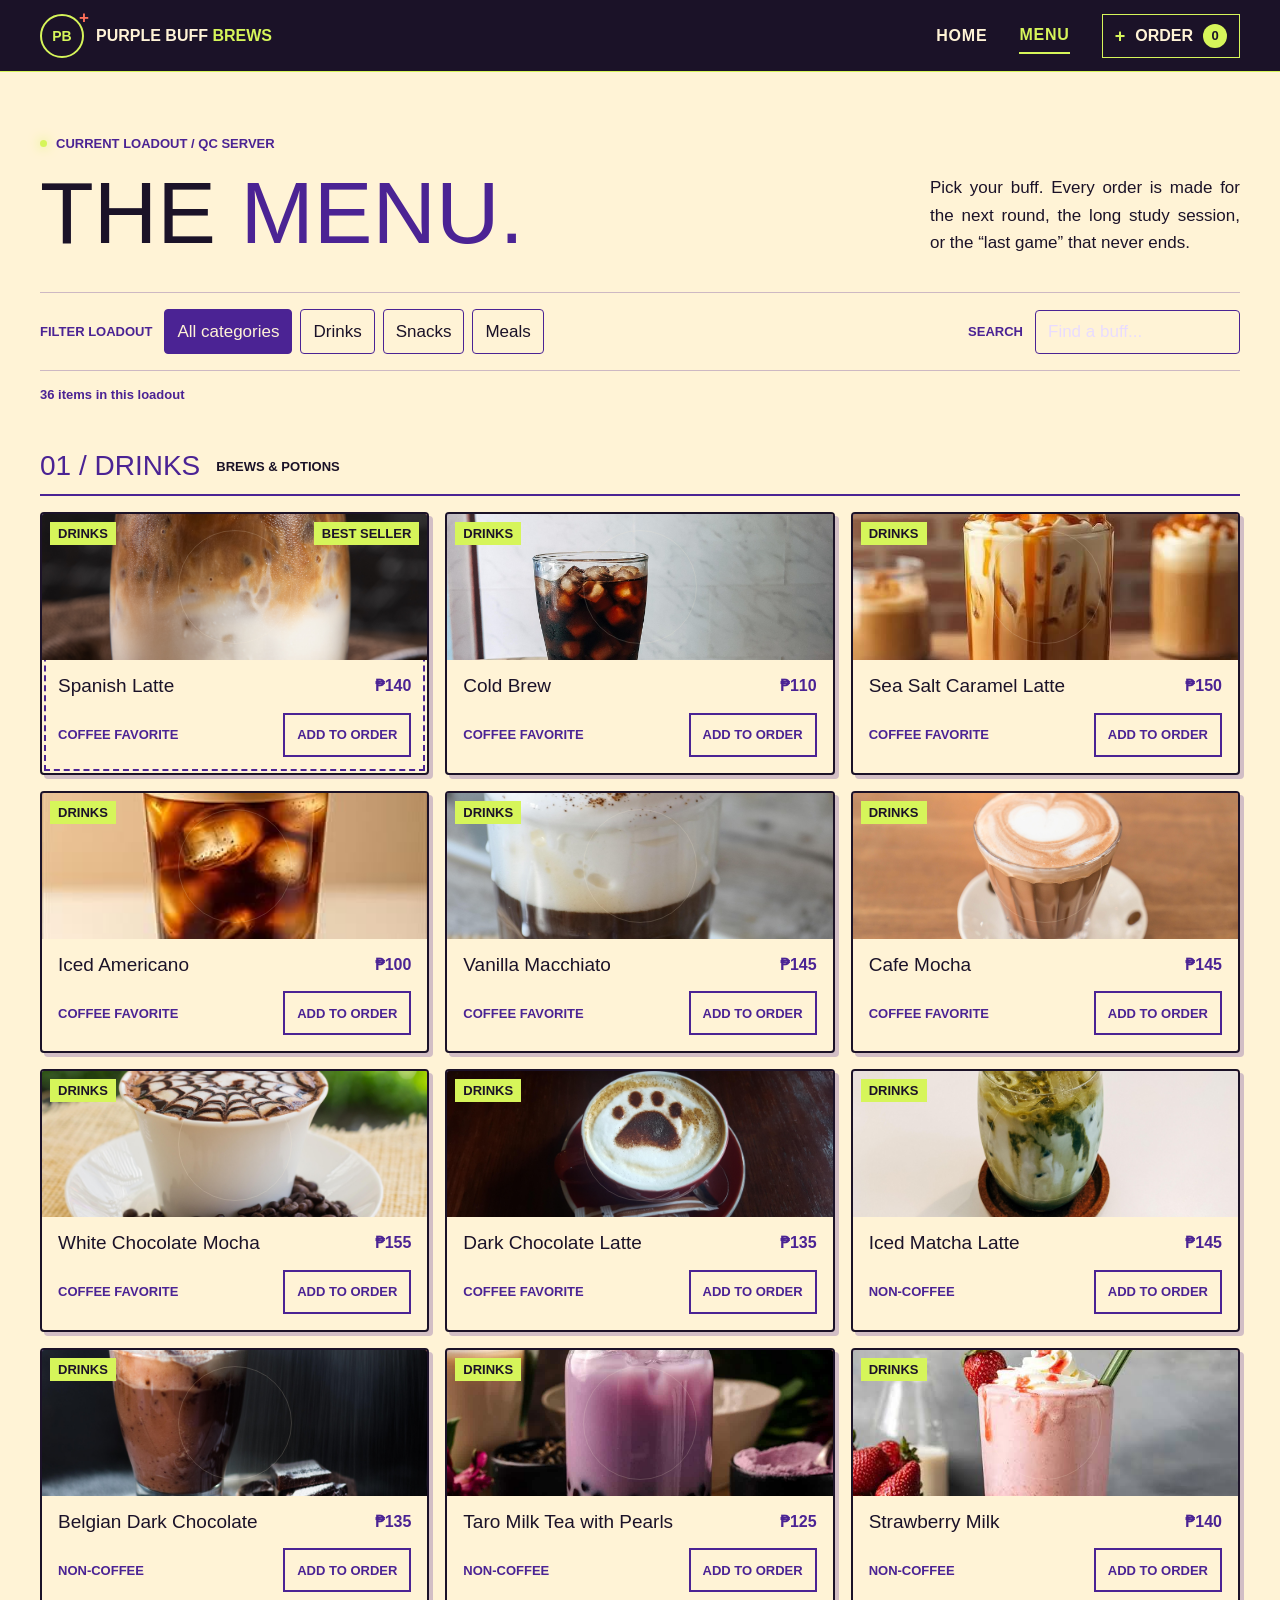
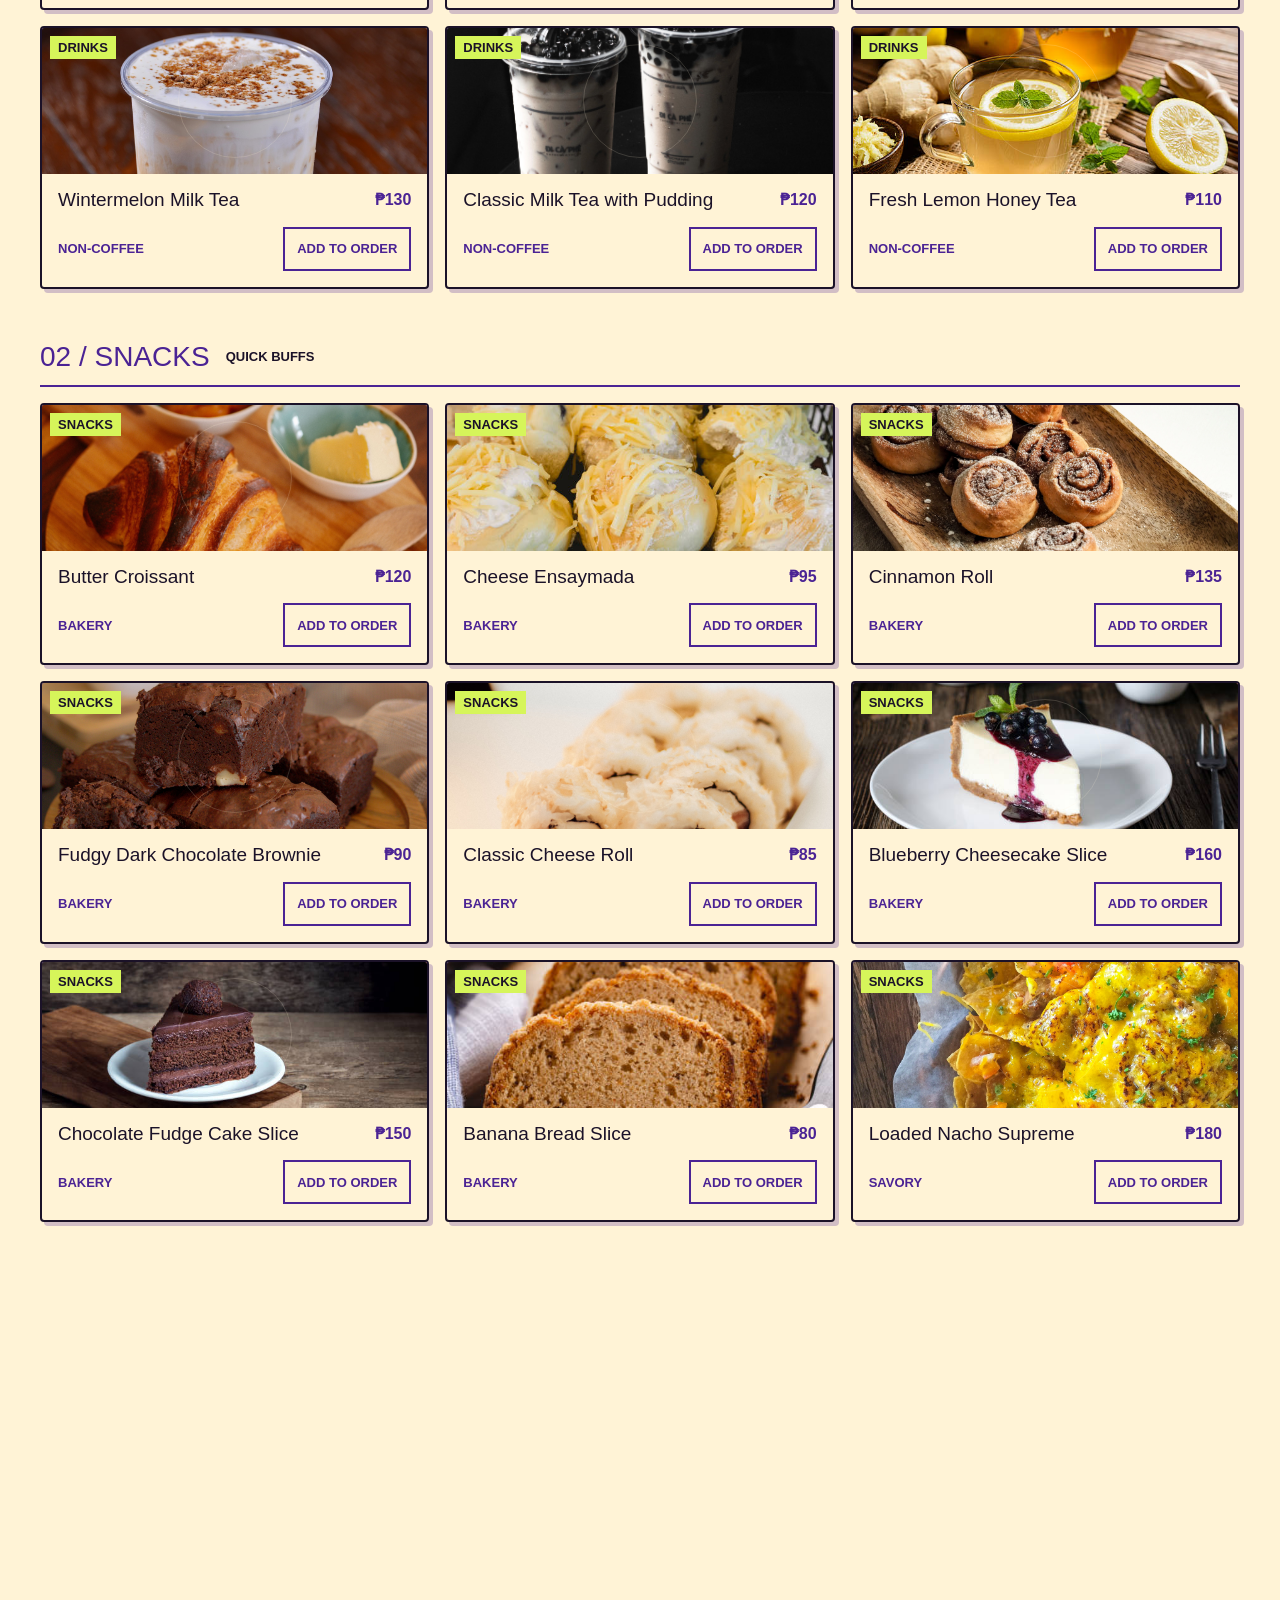
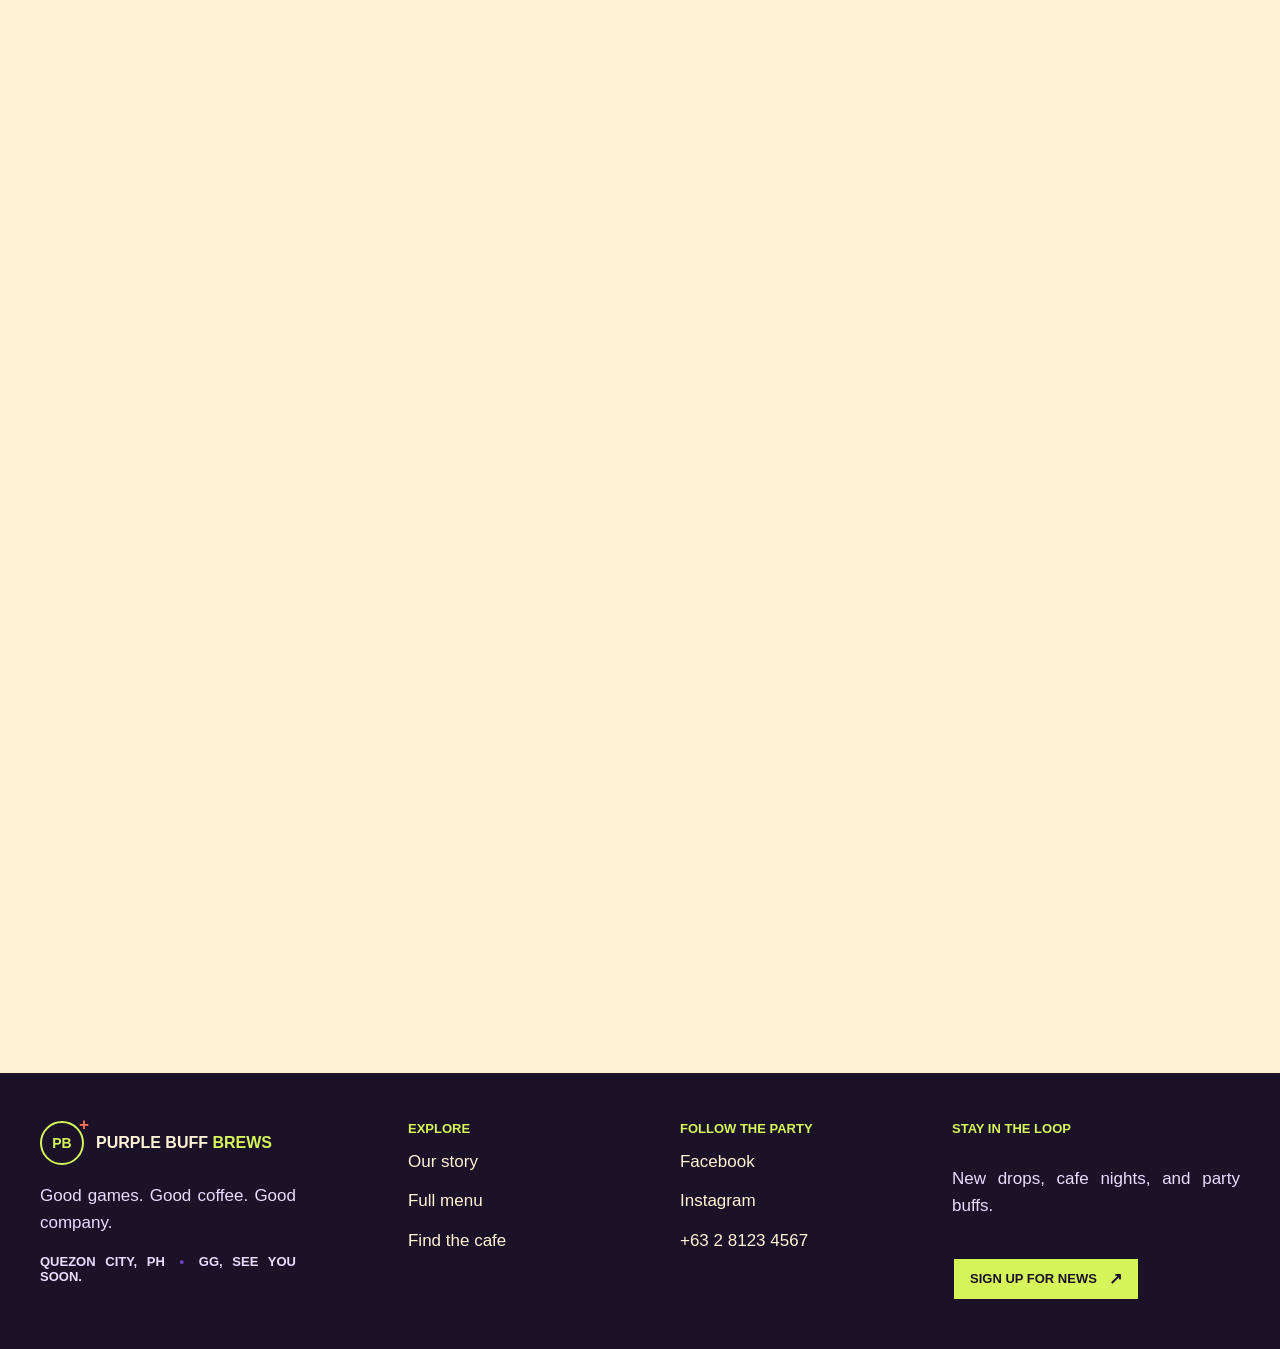
==== commit 1e6f0eb0: "fix(menu): correct swapped Snacks/Meals filter buttons and card badges" ====
--- a/menu.html
+++ b/menu.html
@@ -40,8 +40,8 @@
                     <div class="category-filter-buttons" role="group" aria-label="Filter menu by category">
                         <button class="category-filter-button" type="button" data-category-filter="all" aria-pressed="true" onclick="setCategoryFilter('all')">All categories</button>
                         <button class="category-filter-button" type="button" data-category-filter="drinks" aria-pressed="false" onclick="setCategoryFilter('drinks')">Drinks</button>
+                        <button class="category-filter-button" type="button" data-category-filter="snacks" aria-pressed="false" onclick="setCategoryFilter('snacks')">Snacks</button>
                         <button class="category-filter-button" type="button" data-category-filter="meals" aria-pressed="false" onclick="setCategoryFilter('meals')">Meals</button>
-                        <button class="category-filter-button" type="button" data-category-filter="snacks" aria-pressed="false" onclick="setCategoryFilter('snacks')">Snacks</button>
                     </div>
                 </div>
                 <div class="control-group">
--- a/style.css
+++ b/style.css
@@ -317,7 +317,7 @@
 }
 
 /* Poster-style layout overrides for the existing cafe pages. */
-body { background: var(--color-cream); color: var(--color-ink); font-size: var(--font-size-body); line-height: var(--line-body); }
+body { background: var(--color-cream); color: var(--color-ink); font-size: var(--font-size-body); line-height: var(--line-body); text-align: justify; }
 .site-header { min-height: 72px; padding-inline: max(var(--space-5), calc((100% - var(--content-width)) / 2)); border-color: var(--color-accent); background: var(--color-ink); }
 .brand-lockup { gap: var(--space-3); }
 .brand-mark { width: 44px; height: 44px; border: 2px solid var(--color-accent); border-radius: 50%; color: var(--color-accent); transform: none; }
